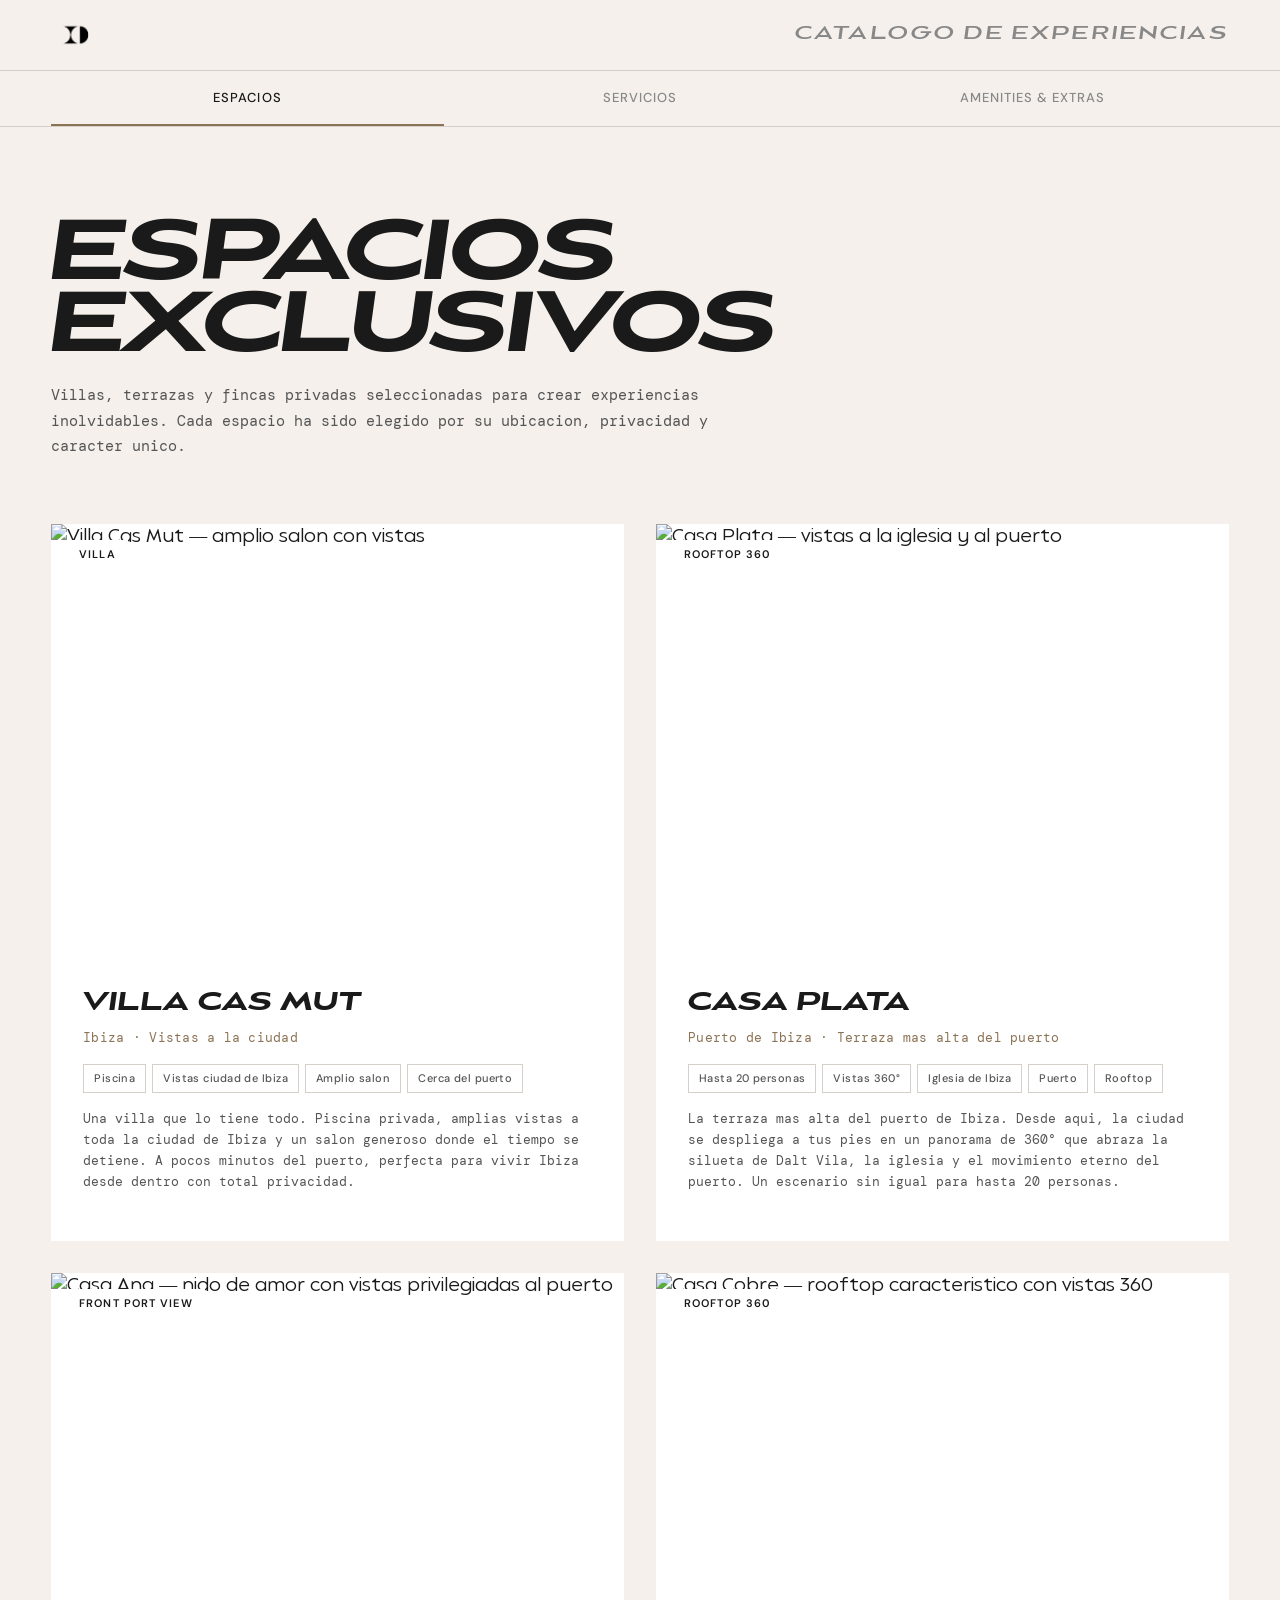
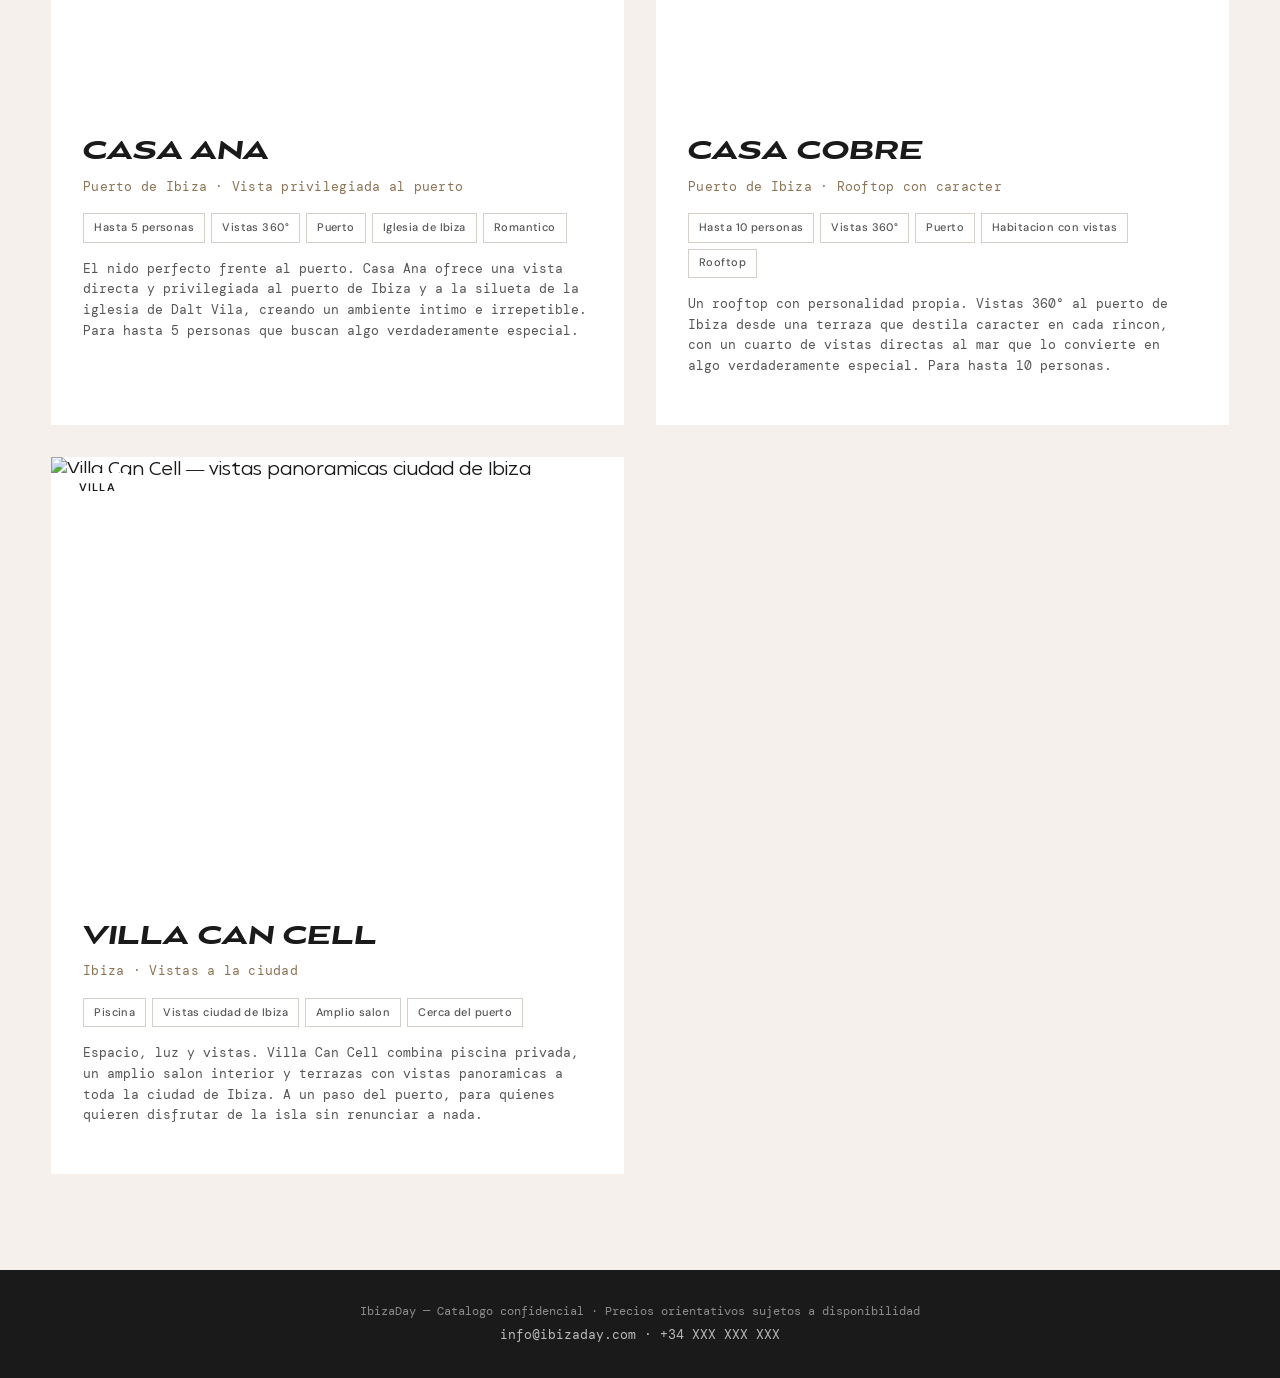
==== catalogo.html @ c9de7987 "Replace Casa Plata third image with new screenshot" ====
<!DOCTYPE html>
<html lang="es" dir="ltr">
<head>
  <meta charset="UTF-8">
  <meta name="viewport" content="width=device-width, initial-scale=1.0">

  <title>Catalogo de Experiencias — IbizaDay</title>
  <meta name="robots" content="noindex, nofollow">

  <!-- Favicons -->
  <link rel="icon" type="image/x-icon" href="logo/favicon/favicon.ico">
  <link rel="icon" type="image/svg+xml" href="logo/favicon/favicon.svg">
  <link rel="icon" type="image/png" sizes="96x96" href="logo/favicon/favicon-96x96.png">
  <link rel="apple-touch-icon" sizes="180x180" href="logo/favicon/apple-touch-icon.png">

  <!-- Fonts -->
  <link rel="preconnect" href="https://fonts.googleapis.com">
  <link rel="preconnect" href="https://fonts.gstatic.com" crossorigin>
  <link href="https://fonts.googleapis.com/css2?family=DM+Mono:wght@300;400&family=DM+Sans:wght@400;500;600&display=swap" rel="stylesheet">

  <!-- Styles -->
  <link rel="stylesheet" href="styles.css">

  <noscript><style>.reveal{opacity:1!important;transform:none!important}</style></noscript>
</head>
<body>

  <!-- ========== CATALOG HEADER ========== -->
  <header class="catalog-header">
    <div class="container">
      <a href="index.html" class="site-logo" aria-label="IbizaDay — Inicio">
        <img src="logo/IbizaDay_logo_no_backgroundcolor.svg" alt="IbizaDay" class="site-logo-img">
      </a>
      <p class="catalog-header-title">Catalogo de Experiencias</p>
    </div>
  </header>

  <!-- ========== TABS NAVIGATION ========== -->
  <nav class="catalog-tabs" aria-label="Secciones del catalogo">
    <div class="container">
      <button class="catalog-tab is-active" data-tab="espacios" aria-selected="true">
        
        <span>Espacios</span>
      </button>
      <button class="catalog-tab" data-tab="servicios" aria-selected="false">
        
        <span>Servicios</span>
      </button>
      <button class="catalog-tab" data-tab="amenities" aria-selected="false">
        
        <span>Amenities & Extras</span>
      </button>
    </div>
  </nav>

  <!-- ========== MAIN CONTENT ========== -->
  <main id="main-content">

    <!-- ============================================================
         TAB 1: ESPACIOS
         ============================================================ -->
    <section class="catalog-panel is-active" id="panel-espacios" aria-label="Espacios">
      <div class="container">

        <div class="catalog-section-intro reveal">
          <h1 class="catalog-section-title">Espacios Exclusivos</h1>
          <p class="catalog-section-desc">Villas, terrazas y fincas privadas seleccionadas para crear experiencias inolvidables. Cada espacio ha sido elegido por su ubicacion, privacidad y caracter unico.</p>
        </div>

        <div class="spaces-grid">

          <!-- Villa Cas Mut -->
          <article class="space-card reveal">
            <div class="space-card-image-wrap">
              <div class="space-card-gallery">
                <img
                  class="space-card-image"
                  src="https://wlhjswqpzhsvpjmtkqik.supabase.co/storage/v1/object/public/space-photos/Villa%20Cas%20Mut/Captura%20de%20pantalla%202026-02-25%20a%20las%2023.38.23.png"
                  alt="Villa Cas Mut — amplio salon con vistas"
                  width="800" height="600" loading="lazy"
                >
                <img
                  class="space-card-image space-card-image--alt"
                  src="https://wlhjswqpzhsvpjmtkqik.supabase.co/storage/v1/object/public/space-photos/Villa%20Cas%20Mut/Captura%20de%20pantalla%202026-02-25%20a%20las%2023.38.42.png"
                  alt="Villa Cas Mut — exterior villa cerca del puerto"
                  width="800" height="600" loading="lazy"
                >
                <img
                  class="space-card-image space-card-image--alt"
                  src="https://wlhjswqpzhsvpjmtkqik.supabase.co/storage/v1/object/public/space-photos/Villa%20Cas%20Mut/Captura%20de%20pantalla%202026-02-25%20a%20las%2023.38.01.png"
                  alt="Villa Cas Mut — piscina con vistas a la ciudad de Ibiza"
                  width="800" height="600" loading="lazy"
                >
              </div>
              <span class="space-card-type">Villa</span>
            </div>
            <div class="space-card-content">
              <h2 class="space-card-name">Villa Cas Mut</h2>
              <p class="space-card-location">Ibiza · Vistas a la ciudad</p>
              <div class="space-card-tags">
                <span class="tag">Piscina</span>
                <span class="tag">Vistas ciudad de Ibiza</span>
                <span class="tag">Amplio salon</span>
                <span class="tag">Cerca del puerto</span>
              </div>
              <p class="space-card-desc">Una villa que lo tiene todo. Piscina privada, amplias vistas a toda la ciudad de Ibiza y un salon generoso donde el tiempo se detiene. A pocos minutos del puerto, perfecta para vivir Ibiza desde dentro con total privacidad.</p>
            </div>
          </article>

          <!-- Casa Plata -->
          <article class="space-card reveal reveal-delay-1">
            <div class="space-card-image-wrap">
              <div class="space-card-gallery">
                <img
                  class="space-card-image"
                  src="https://wlhjswqpzhsvpjmtkqik.supabase.co/storage/v1/object/public/space-photos/Casa%20Plata/Captura%20de%20pantalla%202026-03-31%20a%20las%2021.19.08.png"
                  alt="Casa Plata — vistas a la iglesia y al puerto"
                  width="800" height="600" loading="lazy"
                >
                <img
                  class="space-card-image space-card-image--alt"
                  src="https://wlhjswqpzhsvpjmtkqik.supabase.co/storage/v1/object/public/space-photos/Casa%20Plata/Gemini_Generated_Image_8e75p68e75p68e75.png"
                  alt="Casa Plata — rooftop 360 puerto de Ibiza"
                  width="800" height="600" loading="lazy"
                >
                <img
                  class="space-card-image space-card-image--alt"
                  src="https://wlhjswqpzhsvpjmtkqik.supabase.co/storage/v1/object/public/space-photos/Casa%20Plata/Captura%20de%20pantalla%202026-04-01%20a%20las%200.32.35.png"
                  alt="Casa Plata — terraza mas alta del puerto de Ibiza con vistas 360"
                  width="800" height="600" loading="lazy"
                >
              </div>
              <span class="space-card-type">Rooftop 360</span>
            </div>
            <div class="space-card-content">
              <h2 class="space-card-name">Casa Plata</h2>
              <p class="space-card-location">Puerto de Ibiza · Terraza mas alta del puerto</p>
              <div class="space-card-tags">
                <span class="tag">Hasta 20 personas</span>
                <span class="tag">Vistas 360°</span>
                <span class="tag">Iglesia de Ibiza</span>
                <span class="tag">Puerto</span>
                <span class="tag">Rooftop</span>
              </div>
              <p class="space-card-desc">La terraza mas alta del puerto de Ibiza. Desde aqui, la ciudad se despliega a tus pies en un panorama de 360° que abraza la silueta de Dalt Vila, la iglesia y el movimiento eterno del puerto. Un escenario sin igual para hasta 20 personas.</p>
            </div>
          </article>

          <!-- Casa Ana -->
          <article class="space-card reveal reveal-delay-2">
            <div class="space-card-image-wrap">
              <div class="space-card-gallery">
                <img
                  class="space-card-image"
                  src="https://wlhjswqpzhsvpjmtkqik.supabase.co/storage/v1/object/public/space-photos/Casa%20Ana/Captura%20de%20pantalla%202026-03-31%20a%20las%2021.20.16.png"
                  alt="Casa Ana — nido de amor con vistas privilegiadas al puerto"
                  width="800" height="600" loading="lazy"
                >
                <img
                  class="space-card-image space-card-image--alt"
                  src="https://wlhjswqpzhsvpjmtkqik.supabase.co/storage/v1/object/public/space-photos/Casa%20Ana/Captura%20de%20pantalla%202026-03-31%20a%20las%2021.20.31.png"
                  alt="Casa Ana — vistas 360 al puerto e iglesia de Ibiza"
                  width="800" height="600" loading="lazy"
                >
              </div>
              <span class="space-card-type">Front Port View</span>
            </div>
            <div class="space-card-content">
              <h2 class="space-card-name">Casa Ana</h2>
              <p class="space-card-location">Puerto de Ibiza · Vista privilegiada al puerto</p>
              <div class="space-card-tags">
                <span class="tag">Hasta 5 personas</span>
                <span class="tag">Vistas 360°</span>
                <span class="tag">Puerto</span>
                <span class="tag">Iglesia de Ibiza</span>
                <span class="tag">Romantico</span>
              </div>
              <p class="space-card-desc">El nido perfecto frente al puerto. Casa Ana ofrece una vista directa y privilegiada al puerto de Ibiza y a la silueta de la iglesia de Dalt Vila, creando un ambiente intimo e irrepetible. Para hasta 5 personas que buscan algo verdaderamente especial.</p>
            </div>
          </article>

          <!-- Casa Cobre -->
          <article class="space-card reveal">
            <div class="space-card-image-wrap">
              <div class="space-card-gallery">
                <img
                  class="space-card-image"
                  src="https://wlhjswqpzhsvpjmtkqik.supabase.co/storage/v1/object/public/space-photos/Casa%20Cobre/Captura%20de%20pantalla%202026-03-31%20a%20las%2021.21.01.png"
                  alt="Casa Cobre — rooftop caracteristico con vistas 360"
                  width="800" height="600" loading="lazy"
                >
                <img
                  class="space-card-image space-card-image--alt"
                  src="https://wlhjswqpzhsvpjmtkqik.supabase.co/storage/v1/object/public/space-photos/Casa%20Cobre/Captura%20de%20pantalla%202026-03-31%20a%20las%2021.21.16.png"
                  alt="Casa Cobre — cuarto con vistas directas al puerto"
                  width="800" height="600" loading="lazy"
                >
                <img
                  class="space-card-image space-card-image--alt"
                  src="https://wlhjswqpzhsvpjmtkqik.supabase.co/storage/v1/object/public/space-photos/Casa%20Cobre/Captura%20de%20pantalla%202026-03-31%20a%20las%2021.24.41.png"
                  alt="Casa Cobre — vistas panoramicas puerto de Ibiza"
                  width="800" height="600" loading="lazy"
                >
              </div>
              <span class="space-card-type">Rooftop 360</span>
            </div>
            <div class="space-card-content">
              <h2 class="space-card-name">Casa Cobre</h2>
              <p class="space-card-location">Puerto de Ibiza · Rooftop con caracter</p>
              <div class="space-card-tags">
                <span class="tag">Hasta 10 personas</span>
                <span class="tag">Vistas 360°</span>
                <span class="tag">Puerto</span>
                <span class="tag">Habitacion con vistas</span>
                <span class="tag">Rooftop</span>
              </div>
              <p class="space-card-desc">Un rooftop con personalidad propia. Vistas 360° al puerto de Ibiza desde una terraza que destila caracter en cada rincon, con un cuarto de vistas directas al mar que lo convierte en algo verdaderamente especial. Para hasta 10 personas.</p>
            </div>
          </article>

          <!-- Villa Can Cell -->
          <article class="space-card reveal reveal-delay-1">
            <div class="space-card-image-wrap">
              <div class="space-card-gallery">
                <img
                  class="space-card-image"
                  src="https://wlhjswqpzhsvpjmtkqik.supabase.co/storage/v1/object/public/space-photos/Villa%20Can%20Cell/Captura%20de%20pantalla%202026-03-31%20a%20las%2021.27.26.png"
                  alt="Villa Can Cell — vistas panoramicas ciudad de Ibiza"
                  width="800" height="600" loading="lazy"
                >
                <img
                  class="space-card-image space-card-image--alt"
                  src="https://wlhjswqpzhsvpjmtkqik.supabase.co/storage/v1/object/public/space-photos/Villa%20Can%20Cell/Captura%20de%20pantalla%202026-02-25%20a%20las%2023.38.01.png"
                  alt="Villa Can Cell — piscina con vistas a la ciudad de Ibiza"
                  width="800" height="600" loading="lazy"
                >
              </div>
              <span class="space-card-type">Villa</span>
            </div>
            <div class="space-card-content">
              <h2 class="space-card-name">Villa Can Cell</h2>
              <p class="space-card-location">Ibiza · Vistas a la ciudad</p>
              <div class="space-card-tags">
                <span class="tag">Piscina</span>
                <span class="tag">Vistas ciudad de Ibiza</span>
                <span class="tag">Amplio salon</span>
                <span class="tag">Cerca del puerto</span>
              </div>
              <p class="space-card-desc">Espacio, luz y vistas. Villa Can Cell combina piscina privada, un amplio salon interior y terrazas con vistas panoramicas a toda la ciudad de Ibiza. A un paso del puerto, para quienes quieren disfrutar de la isla sin renunciar a nada.</p>
            </div>
          </article>

        </div>
      </div>
    </section>

    <!-- ============================================================
         TAB 2: SERVICIOS
         ============================================================ -->
    <section class="catalog-panel" id="panel-servicios" aria-label="Servicios">
      <div class="container">

        <div class="catalog-section-intro reveal">
          <h1 class="catalog-section-title">Servicios Profesionales</h1>
          <p class="catalog-section-desc">Profesionales seleccionados para elevar cada experiencia. Todos los servicios se adaptan al espacio y al grupo.</p>
        </div>

        <!-- Subcategoria: Gastronomia -->
        <div class="catalog-subcategory reveal">
          <h2 class="catalog-subcategory-title">Gastronomia</h2>
          <div class="services-grid">

            <article class="service-card">
              <div class="service-card-image-wrap">
                <img src="https://images.unsplash.com/photo-1556910103-1c02745aae4d?w=500&h=400&fit=crop&q=80" alt="Chef privado preparando plato gourmet" width="500" height="400" loading="lazy">
              </div>
              <div class="service-card-content">
                <h3 class="service-card-name">Chef Privado</h3>
                <p class="service-card-desc">Menu personalizado con productos locales y de temporada. Incluye compra de ingredientes, preparacion y servicio.</p>
                <p class="service-card-price">desde 350 € <span class="price-unit">/ medio dia</span></p>
              </div>
            </article>

            <article class="service-card">
              <div class="service-card-image-wrap">
                <img src="https://images.unsplash.com/photo-1514362545857-3bc16c4c7d1b?w=500&h=400&fit=crop&q=80" alt="Barman preparando coctel de autor" width="500" height="400" loading="lazy">
              </div>
              <div class="service-card-content">
                <h3 class="service-card-name">Barman / Mixologo</h3>
                <p class="service-card-desc">Cocteles de autor con ingredientes premium y locales. Barra movil, cristaleria y hielo incluidos.</p>
                <p class="service-card-price">desde 250 € <span class="price-unit">/ 4 horas</span></p>
              </div>
            </article>

            <article class="service-card">
              <div class="service-card-image-wrap">
                <img src="https://images.unsplash.com/photo-1510812431401-41d2bd2722f3?w=500&h=400&fit=crop&q=80" alt="Sommelier sirviendo vino en terraza" width="500" height="400" loading="lazy">
              </div>
              <div class="service-card-content">
                <h3 class="service-card-name">Sommelier</h3>
                <p class="service-card-desc">Cata de vinos guiada con seleccion de bodegas locales e internacionales. Maridaje personalizado con el menu.</p>
                <p class="service-card-price">desde 200 € <span class="price-unit">/ sesion</span></p>
              </div>
            </article>

            <article class="service-card">
              <div class="service-card-image-wrap">
                <img src="https://images.unsplash.com/photo-1578985545062-69928b1d9587?w=500&h=400&fit=crop&q=80" alt="Pastelero decorando tarta artesanal" width="500" height="400" loading="lazy">
              </div>
              <div class="service-card-content">
                <h3 class="service-card-name">Repostero / Pastelero</h3>
                <p class="service-card-desc">Tartas personalizadas, postres de autor y mesas dulces para celebraciones. Diseno a medida.</p>
                <p class="service-card-price">desde 180 € <span class="price-unit">/ servicio</span></p>
              </div>
            </article>

          </div>
        </div>

        <!-- Subcategoria: Wellness & Fitness -->
        <div class="catalog-subcategory reveal">
          <h2 class="catalog-subcategory-title">Wellness & Fitness</h2>
          <div class="services-grid">

            <article class="service-card">
              <div class="service-card-image-wrap">
                <img src="https://images.unsplash.com/photo-1544551763-46a013bb70d5?w=500&h=400&fit=crop&q=80" alt="Sesion de yoga al amanecer en terraza" width="500" height="400" loading="lazy">
              </div>
              <div class="service-card-content">
                <h3 class="service-card-name">Instructor de Yoga</h3>
                <p class="service-card-desc">Sesiones de Hatha, Vinyasa o Yin yoga adaptadas al grupo. Incluye esterillas y props.</p>
                <p class="service-card-price">desde 120 € <span class="price-unit">/ sesion</span></p>
              </div>
            </article>

            <article class="service-card">
              <div class="service-card-image-wrap">
                <img src="https://images.unsplash.com/photo-1518611012118-696072aa579a?w=500&h=400&fit=crop&q=80" alt="Clase de pilates en exterior" width="500" height="400" loading="lazy">
              </div>
              <div class="service-card-content">
                <h3 class="service-card-name">Instructor de Pilates</h3>
                <p class="service-card-desc">Pilates mat o con equipamiento portatil. Sesiones personalizadas para todos los niveles.</p>
                <p class="service-card-price">desde 130 € <span class="price-unit">/ sesion</span></p>
              </div>
            </article>

            <article class="service-card">
              <div class="service-card-image-wrap">
                <img src="https://images.unsplash.com/photo-1600334089648-b0d9d3028eb2?w=500&h=400&fit=crop&q=80" alt="Masaje relajante en villa privada" width="500" height="400" loading="lazy">
              </div>
              <div class="service-card-content">
                <h3 class="service-card-name">Masajista / Terapeuta Spa</h3>
                <p class="service-card-desc">Masajes relajantes, deportivos o con aromaterapia. Camilla, aceites y musica ambiente incluidos.</p>
                <p class="service-card-price">desde 80 € <span class="price-unit">/ persona</span></p>
              </div>
            </article>

            <article class="service-card">
              <div class="service-card-image-wrap">
                <img src="https://images.unsplash.com/photo-1506126613408-eca07ce68773?w=500&h=400&fit=crop&q=80" alt="Meditacion guiada al aire libre" width="500" height="400" loading="lazy">
              </div>
              <div class="service-card-content">
                <h3 class="service-card-name">Meditacion Guiada</h3>
                <p class="service-card-desc">Sesiones de mindfulness, breathwork o meditacion sonora con cuencos tibetanos.</p>
                <p class="service-card-price">desde 100 € <span class="price-unit">/ sesion</span></p>
              </div>
            </article>

            <article class="service-card">
              <div class="service-card-image-wrap">
                <img src="https://images.unsplash.com/photo-1530053969600-caed2596d242?w=500&h=400&fit=crop&q=80" alt="Paddle surf en aguas cristalinas" width="500" height="400" loading="lazy">
              </div>
              <div class="service-card-content">
                <h3 class="service-card-name">Paddle Surf / Kayak</h3>
                <p class="service-card-desc">Instructor + equipamiento para explorar la costa. Rutas guiadas por calas secretas.</p>
                <p class="service-card-price">desde 90 € <span class="price-unit">/ persona</span></p>
              </div>
            </article>

          </div>
        </div>

        <!-- Subcategoria: Entretenimiento -->
        <div class="catalog-subcategory reveal">
          <h2 class="catalog-subcategory-title">Entretenimiento</h2>
          <div class="services-grid">

            <article class="service-card">
              <div class="service-card-image-wrap">
                <img src="https://images.unsplash.com/photo-1571266028243-e4733b0f0bb0?w=500&h=400&fit=crop&q=80" alt="DJ pinchando musica en terraza al atardecer" width="500" height="400" loading="lazy">
              </div>
              <div class="service-card-content">
                <h3 class="service-card-name">DJ</h3>
                <p class="service-card-desc">Sesion musical curada para la ocasion. Equipo de sonido profesional portatil incluido.</p>
                <p class="service-card-price">desde 400 € <span class="price-unit">/ 4 horas</span></p>
              </div>
            </article>

            <article class="service-card">
              <div class="service-card-image-wrap">
                <img src="https://images.unsplash.com/photo-1511379938547-c1f69419868d?w=500&h=400&fit=crop&q=80" alt="Musico tocando guitarra en directo" width="500" height="400" loading="lazy">
              </div>
              <div class="service-card-content">
                <h3 class="service-card-name">Musico en Directo</h3>
                <p class="service-card-desc">Guitarra, saxo, violin o voz. Repertorio adaptado al ambiente: chill, jazz, bossa nova, clasico.</p>
                <p class="service-card-price">desde 300 € <span class="price-unit">/ 3 horas</span></p>
              </div>
            </article>

            <article class="service-card">
              <div class="service-card-image-wrap">
                <img src="https://images.unsplash.com/photo-1554048612-b6a482bc67e5?w=500&h=400&fit=crop&q=80" alt="Fotografo profesional en sesion exterior" width="500" height="400" loading="lazy">
              </div>
              <div class="service-card-content">
                <h3 class="service-card-name">Fotografo Profesional</h3>
                <p class="service-card-desc">Cobertura fotografica de la experiencia. Entrega de galeria editada en 48h. Estilo natural y editorial.</p>
                <p class="service-card-price">desde 300 € <span class="price-unit">/ medio dia</span></p>
              </div>
            </article>

            <article class="service-card">
              <div class="service-card-image-wrap">
                <img src="https://images.unsplash.com/photo-1492691527719-9d1e07e534b4?w=500&h=400&fit=crop&q=80" alt="Videografo grabando con camara profesional" width="500" height="400" loading="lazy">
              </div>
              <div class="service-card-content">
                <h3 class="service-card-name">Videografo</h3>
                <p class="service-card-desc">Video cinematografico de la jornada con drone incluido. Pieza editada de 2-3 minutos.</p>
                <p class="service-card-price">desde 500 € <span class="price-unit">/ medio dia</span></p>
              </div>
            </article>

          </div>
        </div>

        <!-- Subcategoria: Logistica & Otros -->
        <div class="catalog-subcategory reveal">
          <h2 class="catalog-subcategory-title">Logistica & Otros</h2>
          <div class="services-grid">

            <article class="service-card">
              <div class="service-card-image-wrap">
                <img src="https://images.unsplash.com/photo-1549317661-bd32c8ce0afa?w=500&h=400&fit=crop&q=80" alt="Vehiculo premium de transporte privado" width="500" height="400" loading="lazy">
              </div>
              <div class="service-card-content">
                <h3 class="service-card-name">Transporte Privado</h3>
                <p class="service-card-desc">Chofer con vehiculo premium. Recogida en hotel/puerto/aeropuerto y traslados durante la jornada.</p>
                <p class="service-card-price">desde 200 € <span class="price-unit">/ dia</span></p>
              </div>
            </article>

            <article class="service-card">
              <div class="service-card-image-wrap">
                <img src="https://images.unsplash.com/photo-1544551763-77ef2d0cfc6c?w=500&h=400&fit=crop&q=80" alt="Barco privado navegando por la costa de Ibiza" width="500" height="400" loading="lazy">
              </div>
              <div class="service-card-content">
                <h3 class="service-card-name">Barco con Patron</h3>
                <p class="service-card-desc">Embarcacion privada con patron para explorar la costa, calas y Formentera. Snorkel y bebidas a bordo.</p>
                <p class="service-card-price">desde 600 € <span class="price-unit">/ medio dia</span></p>
              </div>
            </article>

            <article class="service-card">
              <div class="service-card-image-wrap">
                <img src="https://images.unsplash.com/photo-1487530811176-3780de880c2d?w=500&h=400&fit=crop&q=80" alt="Arreglo floral elegante para evento" width="500" height="400" loading="lazy">
              </div>
              <div class="service-card-content">
                <h3 class="service-card-name">Florista / Decorador</h3>
                <p class="service-card-desc">Diseno floral y decoracion del espacio adaptada a la tematica. Montaje y desmontaje incluidos.</p>
                <p class="service-card-price">desde 250 € <span class="price-unit">/ servicio</span></p>
              </div>
            </article>

            <article class="service-card">
              <div class="service-card-image-wrap">
                <img src="https://images.unsplash.com/photo-1587614382346-4ec70e388b28?w=500&h=400&fit=crop&q=80" alt="Servicio de ninera profesional" width="500" height="400" loading="lazy">
              </div>
              <div class="service-card-content">
                <h3 class="service-card-name">Ninera Profesional</h3>
                <p class="service-card-desc">Cuidadora titulada para que los padres disfruten sin preocupaciones. Actividades y juegos incluidos.</p>
                <p class="service-card-price">desde 25 € <span class="price-unit">/ hora</span></p>
              </div>
            </article>

          </div>
        </div>

      </div>
    </section>

    <!-- ============================================================
         TAB 3: AMENITIES & EXTRAS
         ============================================================ -->
    <section class="catalog-panel" id="panel-amenities" aria-label="Amenities y Extras">
      <div class="container">

        <div class="catalog-section-intro reveal">
          <h1 class="catalog-section-title">Amenities & Extras</h1>
          <p class="catalog-section-desc">Detalles que transforman un buen dia en un dia perfecto. Desde una botella de champagne hasta una decoracion completa para celebraciones.</p>
        </div>

        <!-- Subcategoria: Bebidas -->
        <div class="catalog-subcategory reveal">
          <h2 class="catalog-subcategory-title">Bebidas</h2>
          <div class="amenities-grid">

            <article class="amenity-card">
              <div class="amenity-card-image-wrap">
                <img src="https://images.unsplash.com/photo-1547595628-c61a29f496f0?w=400&h=400&fit=crop&q=80" alt="Botella de champagne premium" width="400" height="400" loading="lazy">
              </div>
              <div class="amenity-card-content">
                <h3 class="amenity-card-name">Champagne Premium</h3>
                <p class="amenity-card-desc">Moët, Veuve Clicquot, Dom Perignon y mas. Servido frio con copas.</p>
                <p class="amenity-card-price">desde 120 €</p>
              </div>
            </article>

            <article class="amenity-card">
              <div class="amenity-card-image-wrap">
                <img src="https://images.unsplash.com/photo-1569529465841-dfecdab7503b?w=400&h=400&fit=crop&q=80" alt="Botellas de spirits premium" width="400" height="400" loading="lazy">
              </div>
              <div class="amenity-card-content">
                <h3 class="amenity-card-name">Spirits Premium</h3>
                <p class="amenity-card-desc">Gin, vodka, whisky, tequila o ron de primeras marcas. Mixers incluidos.</p>
                <p class="amenity-card-price">desde 85 €</p>
              </div>
            </article>

            <article class="amenity-card">
              <div class="amenity-card-image-wrap">
                <img src="https://images.unsplash.com/photo-1536935338788-846bb9981813?w=400&h=400&fit=crop&q=80" alt="Pack de cocteles preparados" width="400" height="400" loading="lazy">
              </div>
              <div class="amenity-card-content">
                <h3 class="amenity-card-name">Pack Cocteles</h3>
                <p class="amenity-card-desc">10 cocteles preparados listos para servir. Mojitos, Aperol Spritz, Margaritas y mas.</p>
                <p class="amenity-card-price">desde 150 €</p>
              </div>
            </article>

            <article class="amenity-card">
              <div class="amenity-card-image-wrap">
                <img src="https://images.unsplash.com/photo-1474722883778-792e7990302f?w=400&h=400&fit=crop&q=80" alt="Seleccion de vinos" width="400" height="400" loading="lazy">
              </div>
              <div class="amenity-card-content">
                <h3 class="amenity-card-name">Seleccion de Vinos</h3>
                <p class="amenity-card-desc">3 botellas seleccionadas: tinto, blanco y rosado. Bodegas locales e internacionales.</p>
                <p class="amenity-card-price">desde 95 €</p>
              </div>
            </article>

          </div>
        </div>

        <!-- Subcategoria: Gastronomia -->
        <div class="catalog-subcategory reveal">
          <h2 class="catalog-subcategory-title">Gastronomia</h2>
          <div class="amenities-grid">

            <article class="amenity-card">
              <div class="amenity-card-image-wrap">
                <img src="https://images.unsplash.com/photo-1432457990754-c8b5f21448de?w=400&h=400&fit=crop&q=80" alt="Tabla de ibericos y quesos artesanales" width="400" height="400" loading="lazy">
              </div>
              <div class="amenity-card-content">
                <h3 class="amenity-card-name">Tabla Ibericos & Quesos</h3>
                <p class="amenity-card-desc">Jamon iberico de bellota, quesos artesanales, picos y aceite AOVE. Para 6-8 personas.</p>
                <p class="amenity-card-price">desde 75 €</p>
              </div>
            </article>

            <article class="amenity-card">
              <div class="amenity-card-image-wrap">
                <img src="https://images.unsplash.com/photo-1619566636858-adf3ef46400b?w=400&h=400&fit=crop&q=80" alt="Cesta de frutas tropicales frescas" width="400" height="400" loading="lazy">
              </div>
              <div class="amenity-card-content">
                <h3 class="amenity-card-name">Cesta Frutas Tropicales</h3>
                <p class="amenity-card-desc">Mango, papaya, pina, frutos rojos y frutas de temporada. Presentacion premium.</p>
                <p class="amenity-card-price">desde 45 €</p>
              </div>
            </article>

            <article class="amenity-card">
              <div class="amenity-card-image-wrap">
                <img src="https://images.unsplash.com/photo-1511381939415-e44015466834?w=400&h=400&fit=crop&q=80" alt="Fuente de chocolate con frutas" width="400" height="400" loading="lazy">
              </div>
              <div class="amenity-card-content">
                <h3 class="amenity-card-name">Fuente de Chocolate</h3>
                <p class="amenity-card-desc">Fuente de chocolate belga con frutas, marshmallows y churros para mojar. Espectacular.</p>
                <p class="amenity-card-price">desde 180 €</p>
              </div>
            </article>

            <article class="amenity-card">
              <div class="amenity-card-image-wrap">
                <img src="https://images.unsplash.com/photo-1558301211-0d8c8ddee6ec?w=400&h=400&fit=crop&q=80" alt="Tarta personalizada de celebracion" width="400" height="400" loading="lazy">
              </div>
              <div class="amenity-card-content">
                <h3 class="amenity-card-name">Tarta Personalizada</h3>
                <p class="amenity-card-desc">Diseno a medida para cumpleanos, aniversarios o cualquier celebracion. Sabor a elegir.</p>
                <p class="amenity-card-price">desde 90 €</p>
              </div>
            </article>

          </div>
        </div>

        <!-- Subcategoria: Decoracion & Ambiente -->
        <div class="catalog-subcategory reveal">
          <h2 class="catalog-subcategory-title">Decoracion & Ambiente</h2>
          <div class="amenities-grid">

            <article class="amenity-card">
              <div class="amenity-card-image-wrap">
                <img src="https://images.unsplash.com/photo-1530103862676-de8c9debad1d?w=400&h=400&fit=crop&q=80" alt="Arco de globos decorativo para celebracion" width="400" height="400" loading="lazy">
              </div>
              <div class="amenity-card-content">
                <h3 class="amenity-card-name">Arco de Globos</h3>
                <p class="amenity-card-desc">Arco organico personalizado en colores a elegir. Montaje y desmontaje incluidos.</p>
                <p class="amenity-card-price">desde 120 €</p>
              </div>
            </article>

            <article class="amenity-card">
              <div class="amenity-card-image-wrap">
                <img src="https://images.unsplash.com/photo-1507003211169-0a1dd7228f2d?w=400&h=400&fit=crop&q=80" alt="Velas y farolillos decorativos" width="400" height="400" loading="lazy">
              </div>
              <div class="amenity-card-content">
                <h3 class="amenity-card-name">Velas & Farolillos</h3>
                <p class="amenity-card-desc">Set de velas aromaticas, farolillos y portavelas. Ambiente intimo y calido garantizado.</p>
                <p class="amenity-card-price">desde 65 €</p>
              </div>
            </article>

            <article class="amenity-card">
              <div class="amenity-card-image-wrap">
                <img src="https://images.unsplash.com/photo-1487530811176-3780de880c2d?w=400&h=400&fit=crop&q=80" alt="Arreglo floral premium" width="400" height="400" loading="lazy">
              </div>
              <div class="amenity-card-content">
                <h3 class="amenity-card-name">Arreglo Floral Premium</h3>
                <p class="amenity-card-desc">Centro de mesa o decoracion floral con flores frescas de temporada. Diseno personalizado.</p>
                <p class="amenity-card-price">desde 95 €</p>
              </div>
            </article>

            <article class="amenity-card">
              <div class="amenity-card-image-wrap">
                <img src="https://images.unsplash.com/photo-1513151233558-d860c5398176?w=400&h=400&fit=crop&q=80" alt="Guirnaldas de luces decorativas" width="400" height="400" loading="lazy">
              </div>
              <div class="amenity-card-content">
                <h3 class="amenity-card-name">Guirnaldas de Luces</h3>
                <p class="amenity-card-desc">Iluminacion decorativa LED para terraza o jardin. Efecto magico al atardecer.</p>
                <p class="amenity-card-price">desde 80 €</p>
              </div>
            </article>

            <article class="amenity-card">
              <div class="amenity-card-image-wrap">
                <img src="https://images.unsplash.com/photo-1533174072545-7a4b6ad7a6c3?w=400&h=400&fit=crop&q=80" alt="Letras luminosas decorativas" width="400" height="400" loading="lazy">
              </div>
              <div class="amenity-card-content">
                <h3 class="amenity-card-name">Letras Luminosas</h3>
                <p class="amenity-card-desc">Letras LED gigantes personalizables: LOVE, nombres, numeros. Impacto visual garantizado.</p>
                <p class="amenity-card-price">desde 150 €</p>
              </div>
            </article>

            <article class="amenity-card">
              <div class="amenity-card-image-wrap">
                <img src="https://images.unsplash.com/photo-1464366400600-7168b8af9bc3?w=400&h=400&fit=crop&q=80" alt="Kit de celebracion completo" width="400" height="400" loading="lazy">
              </div>
              <div class="amenity-card-content">
                <h3 class="amenity-card-name">Kit Celebracion</h3>
                <p class="amenity-card-desc">Globos, banderines, confeti y carteleria para cumpleanos, aniversario o pedida de mano.</p>
                <p class="amenity-card-price">desde 250 €</p>
              </div>
            </article>

          </div>
        </div>

        <!-- Subcategoria: Mobiliario & Confort -->
        <div class="catalog-subcategory reveal">
          <h2 class="catalog-subcategory-title">Mobiliario & Confort</h2>
          <div class="amenities-grid">

            <article class="amenity-card">
              <div class="amenity-card-image-wrap">
                <img src="https://images.unsplash.com/photo-1555041469-a586c61ea9bc?w=400&h=400&fit=crop&q=80" alt="Set de mobiliario lounge exterior" width="400" height="400" loading="lazy">
              </div>
              <div class="amenity-card-content">
                <h3 class="amenity-card-name">Set Lounge</h3>
                <p class="amenity-card-desc">Sofas, pufs y mesas bajas de exterior. Estilo boho-chic o minimalista. Transporte incluido.</p>
                <p class="amenity-card-price">desde 200 €</p>
              </div>
            </article>

            <article class="amenity-card">
              <div class="amenity-card-image-wrap">
                <img src="https://images.unsplash.com/photo-1600210492486-724fe5c67fb0?w=400&h=400&fit=crop&q=80" alt="Tumbonas premium junto a piscina" width="400" height="400" loading="lazy">
              </div>
              <div class="amenity-card-content">
                <h3 class="amenity-card-name">Tumbonas Premium</h3>
                <p class="amenity-card-desc">Tumbonas de diseno con colchonetas, toallas y sombrilla. Pack de 4 unidades.</p>
                <p class="amenity-card-price">desde 120 €</p>
              </div>
            </article>

            <article class="amenity-card">
              <div class="amenity-card-image-wrap">
                <img src="https://images.unsplash.com/photo-1504280390367-361c6d9f38f4?w=400&h=400&fit=crop&q=80" alt="Pergola chill-out en jardin" width="400" height="400" loading="lazy">
              </div>
              <div class="amenity-card-content">
                <h3 class="amenity-card-name">Pergola / Carpa Chill</h3>
                <p class="amenity-card-desc">Estructura con telas, cojines y cortinas. Zona de sombra premium con estilo balines.</p>
                <p class="amenity-card-price">desde 350 €</p>
              </div>
            </article>

          </div>
        </div>

        <!-- Subcategoria: Diversion & Ocio -->
        <div class="catalog-subcategory reveal">
          <h2 class="catalog-subcategory-title">Diversion & Ocio</h2>
          <div class="amenities-grid">

            <article class="amenity-card">
              <div class="amenity-card-image-wrap">
                <img src="https://images.unsplash.com/photo-1560089000-7433a4ebbd64?w=400&h=400&fit=crop&q=80" alt="Hinchables de piscina coloridos" width="400" height="400" loading="lazy">
              </div>
              <div class="amenity-card-content">
                <h3 class="amenity-card-name">Hinchables Piscina</h3>
                <p class="amenity-card-desc">Flamencos, unicornios, donuts gigantes y mas. Pack variado para animar la piscina.</p>
                <p class="amenity-card-price">desde 60 €</p>
              </div>
            </article>

            <article class="amenity-card">
              <div class="amenity-card-image-wrap">
                <img src="https://images.unsplash.com/photo-1529480780361-b3a97e6e8096?w=400&h=400&fit=crop&q=80" alt="Juegos de exterior en jardin" width="400" height="400" loading="lazy">
              </div>
              <div class="amenity-card-content">
                <h3 class="amenity-card-name">Juegos de Exterior</h3>
                <p class="amenity-card-desc">Petanca, cornhole, ping-pong, badminton. Diversion para todas las edades.</p>
                <p class="amenity-card-price">desde 50 €</p>
              </div>
            </article>

            <article class="amenity-card">
              <div class="amenity-card-image-wrap">
                <img src="https://images.unsplash.com/photo-1516450360452-9312f5e86fc7?w=400&h=400&fit=crop&q=80" alt="Equipo de karaoke profesional" width="400" height="400" loading="lazy">
              </div>
              <div class="amenity-card-content">
                <h3 class="amenity-card-name">Karaoke</h3>
                <p class="amenity-card-desc">Equipo profesional con pantalla, microfonos inalambricos y catalogo de miles de canciones.</p>
                <p class="amenity-card-price">desde 150 €</p>
              </div>
            </article>

            <article class="amenity-card">
              <div class="amenity-card-image-wrap">
                <img src="https://images.unsplash.com/photo-1527529482837-4698179dc6ce?w=400&h=400&fit=crop&q=80" alt="Photobooth con props divertidos" width="400" height="400" loading="lazy">
              </div>
              <div class="amenity-card-content">
                <h3 class="amenity-card-name">Photobooth</h3>
                <p class="amenity-card-desc">Cabina fotografica con props, fondo personalizable e impresion instantanea de fotos.</p>
                <p class="amenity-card-price">desde 250 €</p>
              </div>
            </article>

          </div>
        </div>

        <!-- Subcategoria: Packs Tematicos -->
        <div class="catalog-subcategory reveal">
          <h2 class="catalog-subcategory-title">Packs Tematicos</h2>
          <p class="catalog-subcategory-desc">Combinaciones predisenadas para las ocasiones mas habituales. Totalmente personalizables.</p>
          <div class="packs-grid">

            <article class="pack-card">
              
              <h3 class="pack-card-name">Pack Cumpleanos</h3>
              <ul class="pack-card-includes">
                <li>Arco de globos personalizado</li>
                <li>Tarta a medida</li>
                <li>Velas y decoracion</li>
                <li>Cartel de felicitacion</li>
                <li>Botella de champagne</li>
              </ul>
              <p class="pack-card-price">desde 380 €</p>
            </article>

            <article class="pack-card">
              
              <h3 class="pack-card-name">Pack Pedida de Mano</h3>
              <ul class="pack-card-includes">
                <li>Arreglo floral premium (petalos + centro)</li>
                <li>Champagne Dom Perignon</li>
                <li>Velas y farolillos</li>
                <li>Fotografo oculto (1h)</li>
                <li>Letras luminosas "LOVE"</li>
              </ul>
              <p class="pack-card-price">desde 650 €</p>
            </article>

            <article class="pack-card">
              
              <h3 class="pack-card-name">Pack Wellness</h3>
              <ul class="pack-card-includes">
                <li>Aceites esenciales y aromaterapia</li>
                <li>Toallas y albornoces premium</li>
                <li>Infusiones y aguas detox</li>
                <li>Incienso y cuencos tibetanos</li>
                <li>Cesta de frutas organicas</li>
              </ul>
              <p class="pack-card-price">desde 180 €</p>
            </article>

            <article class="pack-card">
              
              <h3 class="pack-card-name">Pack Fiesta</h3>
              <ul class="pack-card-includes">
                <li>DJ (4 horas)</li>
                <li>Barra de cocteles (barman + bebidas)</li>
                <li>Guirnaldas de luces</li>
                <li>Hinchables de piscina</li>
                <li>Photobooth con props</li>
              </ul>
              <p class="pack-card-price">desde 950 €</p>
            </article>

          </div>
        </div>

      </div>
    </section>

  </main>

  <!-- ========== FOOTER (simplificado) ========== -->
  <footer class="catalog-footer">
    <div class="container">
      <p class="catalog-footer-text">IbizaDay — Catalogo confidencial · Precios orientativos sujetos a disponibilidad</p>
      <p class="catalog-footer-contact">info@ibizaday.com · +34 XXX XXX XXX</p>
    </div>
  </footer>

  <script src="main.js" defer></script>
</body>
</html>
---- styles.css ----
/* ============================================
   IBIZADAY.COM — Global Styles
   Luxury Day Experiences in Ibiza
   ============================================
   CAMBIOS vs version original:
   - FIX #1: outline:none reemplazado por focus ring accesible (WCAG AA)
             en .form-input, .form-textarea, .form-select y .newsletter-input
   - FIX #2: Estilos de lightbox anadidos (nuevo componente)
   - FIX #3: .gallery-item cursor:pointer anadido
   - FIX #4: Propiedad CSS invalida `group: true` eliminada de .experience-card
   - FIX #5: Focus visible en .btn y .gallery-item para usuarios de teclado
   - FIX #6: Fuentes custom Balgain Expanded y Text Light integradas
   ============================================ */

/* --- Custom Fonts --- */
@font-face {
  font-family: 'Balgain Expanded';
  src: url('fonts/balgin_expended/FSP DEMO - Balgin Expanded/FSP DEMO - Balgin Expanded.woff2') format('woff2'),
       url('fonts/balgin_expended/FSP DEMO - Balgin Expanded/FSP DEMO - Balgin Expanded.woff') format('woff');
  font-weight: normal;
  font-style: normal;
  font-display: swap;
}

@font-face {
  font-family: 'Balgain Text Light';
  src: url('fonts/balgin_textlight/FSP DEMO - Balgin Text Light/FSP DEMO - Balgin Text Light.woff2') format('woff2'),
       url('fonts/balgin_textlight/FSP DEMO - Balgin Text Light/FSP DEMO - Balgin Text Light.woff') format('woff');
  font-weight: 300;
  font-style: normal;
  font-display: swap;
}

/* --- CSS Custom Properties --- */
:root {
  /* Colors */
  --color-bg: #F5F0EB;
  --color-bg-dark: #1A1A1A;
  --color-text: #1A1A1A;
  --color-text-light: #555555;
  --color-text-muted: #888888;
  --color-accent: #8B7355;
  --color-accent-light: #A89070;
  --color-border: #D4CFC8;
  --color-white: #FFFFFF;
  --color-cream: #FAF7F3;

  /* Typography */
  --font-display: 'Balgain Expanded', 'Bebas Neue', 'Arial Narrow', sans-serif;
  --font-body: 'Balgain Text Light', 'Cormorant Garamond', 'Georgia', serif;
  --font-mono: 'DM Mono', 'Courier New', monospace;
  --font-sans: 'DM Sans', 'Helvetica Neue', sans-serif;

  /* Spacing */
  --space-xs: 0.5rem;
  --space-sm: 1rem;
  --space-md: 2rem;
  --space-lg: 4rem;
  --space-xl: 6rem;
  --space-2xl: 10rem;

  /* Layout */
  --max-width: 1400px;
  --content-padding: clamp(1.25rem, 4vw, 4rem);

  /* Transitions */
  --ease-out: cubic-bezier(0.16, 1, 0.3, 1);
  --transition-base: 0.3s var(--ease-out);
  --transition-slow: 0.6s var(--ease-out);
}

/* --- Reset & Base --- */
*,
*::before,
*::after {
  margin: 0;
  padding: 0;
  box-sizing: border-box;
}

html {
  font-size: 16px;
  scroll-behavior: smooth;
  -webkit-font-smoothing: antialiased;
  -moz-osx-font-smoothing: grayscale;
  text-rendering: optimizeLegibility;
}

body {
  font-family: var(--font-body);
  font-size: 1.125rem;
  line-height: 1.6;
  color: var(--color-text);
  background-color: var(--color-bg);
  overflow-x: hidden;
}

img {
  max-width: 100%;
  height: auto;
  display: block;
}

a {
  color: inherit;
  text-decoration: none;
}

button {
  cursor: pointer;
  border: none;
  background: none;
  font-family: inherit;
}

/* --- Utility Classes --- */
.sr-only {
  position: absolute;
  width: 1px;
  height: 1px;
  padding: 0;
  margin: -1px;
  overflow: hidden;
  clip: rect(0, 0, 0, 0);
  white-space: nowrap;
  border: 0;
}

.container {
  width: 100%;
  max-width: var(--max-width);
  margin: 0 auto;
  padding-left: var(--content-padding);
  padding-right: var(--content-padding);
}

/* --- Scroll Reveal Animations --- */
.reveal {
  opacity: 0;
  transform: translateY(40px);
  transition: opacity 0.8s var(--ease-out), transform 0.8s var(--ease-out);
}

.reveal.is-visible {
  opacity: 1;
  transform: translateY(0);
}

.reveal-delay-1 { transition-delay: 0.1s; }
.reveal-delay-2 { transition-delay: 0.2s; }
.reveal-delay-3 { transition-delay: 0.3s; }

/* ============================================
   HEADER / NAVIGATION
   ============================================ */
.site-header {
  position: fixed;
  top: 0;
  left: 0;
  right: 0;
  z-index: 1000;
  background-color: rgba(245, 240, 235, 0.95);
  backdrop-filter: blur(12px);
  -webkit-backdrop-filter: blur(12px);
  border-bottom: 1px solid var(--color-border);
  transition: transform 0.4s var(--ease-out), background-color 0.3s;
}

.site-header.is-hidden {
  transform: translateY(-100%);
}

.site-header .container {
  display: flex;
  align-items: center;
  justify-content: space-between;
  height: 70px;
}

.site-logo {
  display: flex;
  align-items: center;
  gap: 0.75rem;
  transition: opacity var(--transition-base);
}

.site-logo:hover {
  opacity: 0.7;
}

.site-logo-img {
  height: 28px;
  width: auto;
  display: block;
}

.site-logo-text {
  font-family: var(--font-display);
  font-size: 1.1rem;
  letter-spacing: 0.15em;
  text-transform: uppercase;
  color: var(--color-text);
  line-height: 1;
  font-style: normal;
  transform: none;
}

/* FIX #5: focus visible en logo */
.site-logo:focus-visible {
  outline: 2px solid var(--color-accent);
  outline-offset: 4px;
}

.main-nav {
  display: flex;
  align-items: center;
  gap: 2.5rem;
}

.main-nav a {
  font-family: var(--font-sans);
  font-size: 0.8125rem;
  font-weight: 500;
  letter-spacing: 0.12em;
  text-transform: uppercase;
  color: var(--color-text);
  position: relative;
  padding: 0.25rem 0;
  transition: color var(--transition-base);
}

.main-nav a::after {
  content: '';
  position: absolute;
  bottom: 0;
  left: 0;
  width: 0;
  height: 1px;
  background-color: var(--color-text);
  transition: width var(--transition-base);
}

.main-nav a:hover::after,
.main-nav a.is-active::after {
  width: 100%;
}

.main-nav a:hover {
  color: var(--color-accent);
}

/* FIX #5: focus visible en nav links */
.main-nav a:focus-visible {
  outline: 2px solid var(--color-accent);
  outline-offset: 4px;
}

/* Language Selector */
.lang-selector {
  font-family: var(--font-sans);
  font-size: 0.75rem;
  letter-spacing: 0.08em;
  text-transform: uppercase;
  color: var(--color-text-muted);
  display: flex;
  gap: 0.5rem;
  align-items: center;
}

.lang-selector a {
  padding: 0.15rem 0.3rem;
  transition: color var(--transition-base);
}

.lang-selector a.is-active {
  color: var(--color-text);
  font-weight: 600;
}

.lang-selector a:hover {
  color: var(--color-accent);
}

.lang-selector a:focus-visible {
  outline: 2px solid var(--color-accent);
  outline-offset: 3px;
}

.lang-separator {
  color: var(--color-border);
  user-select: none;
}

/* Mobile Menu Toggle */
.menu-toggle {
  display: none;
  flex-direction: column;
  gap: 5px;
  padding: 8px;
  z-index: 1001;
}

.menu-toggle:focus-visible {
  outline: 2px solid var(--color-accent);
  outline-offset: 3px;
}

.menu-toggle span {
  display: block;
  width: 24px;
  height: 1.5px;
  background-color: var(--color-text);
  transition: transform var(--transition-base), opacity var(--transition-base);
}

.menu-toggle.is-open span:nth-child(1) {
  transform: translateY(6.5px) rotate(45deg);
}

.menu-toggle.is-open span:nth-child(2) {
  opacity: 0;
}

.menu-toggle.is-open span:nth-child(3) {
  transform: translateY(-6.5px) rotate(-45deg);
}

/* Mobile Navigation */
@media (max-width: 768px) {
  .menu-toggle {
    display: flex;
  }

  .nav-wrapper {
    position: fixed;
    top: 0;
    right: 0;
    width: 100%;
    height: 100dvh;
    background-color: var(--color-bg);
    display: flex;
    flex-direction: column;
    justify-content: center;
    align-items: center;
    gap: 2rem;
    transform: translateX(100%);
    transition: transform 0.5s var(--ease-out);
    z-index: 999;
  }

  .nav-wrapper.is-open {
    transform: translateX(0);
  }

  .main-nav {
    flex-direction: column;
    gap: 1.75rem;
  }

  .main-nav a {
    font-size: 1.5rem;
    letter-spacing: 0.2em;
  }

  .lang-selector {
    margin-top: 1rem;
    font-size: 0.875rem;
    gap: 0.75rem;
  }
}

/* ============================================
   HERO SECTION
   ============================================ */
.hero {
  min-height: 100dvh;
  display: flex;
  flex-direction: column;
  justify-content: center;
  padding-top: 70px;
  position: relative;
  overflow: hidden;
}

.hero-title {
  display: none;
}

.hero-logo-large {
  padding: var(--content-padding);
  padding-top: var(--space-lg);
  padding-bottom: var(--space-md);
  display: flex;
  justify-content: center;
}

.hero-logo-large-img {
  max-width: min(95vw, 1200px);
  width: 100%;
  height: auto;
  display: block;
}

.hero-content {
  display: grid;
  grid-template-columns: 1fr 1fr;
  gap: var(--space-md);
  padding: 0 var(--content-padding);
  padding-bottom: var(--space-xl);
  align-items: start;
}

.hero-image {
  width: 100%;
  aspect-ratio: 3/4;
  object-fit: cover;
}

.hero-text {
  padding-top: var(--space-md);
}

.hero-subtitle {
  font-family: var(--font-display);
  font-size: clamp(1.25rem, 3vw, 2.25rem);
  line-height: 1.1;
  letter-spacing: 0.02em;
  text-transform: uppercase;
  margin-bottom: var(--space-md);
}

.hero-description {
  font-family: var(--font-mono);
  font-size: clamp(0.8125rem, 1.2vw, 0.9375rem);
  line-height: 1.7;
  color: var(--color-text-light);
  max-width: 480px;
  margin-bottom: var(--space-md);
}

@media (max-width: 768px) {
  .hero-content {
    grid-template-columns: 1fr;
  }

  .hero-text {
    padding-top: var(--space-sm);
    order: -1;
  }

  .hero-title {
    font-size: clamp(3.5rem, 20vw, 6rem);
    padding-top: var(--space-md);
  }
}

/* ============================================
   SECTION DIVIDER
   ============================================ */
.section-divider {
  width: 100%;
  height: 1px;
  background-color: var(--color-border);
}

/* ============================================
   ABOUT SECTION (Home)
   ============================================ */
.about-section {
  padding: var(--space-xl) 0;
}

.about-grid {
  display: grid;
  grid-template-columns: 1fr 1fr;
  gap: var(--space-lg);
  align-items: center;
}

.about-title {
  font-family: var(--font-display);
  font-size: clamp(2rem, 5vw, 3.5rem);
  line-height: 1;
  text-transform: uppercase;
  letter-spacing: 0.02em;
  margin-bottom: var(--space-md);
}

.about-text {
  font-family: var(--font-mono);
  font-size: clamp(0.8125rem, 1.2vw, 0.9375rem);
  line-height: 1.7;
  color: var(--color-text-light);
  max-width: 520px;
  margin-bottom: var(--space-md);
}

.about-image {
  width: 100%;
  aspect-ratio: 4/5;
  object-fit: cover;
}

@media (max-width: 768px) {
  .about-grid {
    grid-template-columns: 1fr;
    gap: var(--space-md);
  }

  .about-section {
    padding: var(--space-lg) 0;
  }
}

/* ============================================
   EXPERIENCES PREVIEW (Home)
   ============================================ */
.experiences-preview {
  padding: var(--space-xl) 0;
}

.section-header {
  display: flex;
  align-items: baseline;
  justify-content: space-between;
  margin-bottom: var(--space-lg);
  flex-wrap: wrap;
  gap: var(--space-sm);
}

.section-title {
  font-family: var(--font-display);
  font-size: clamp(2rem, 5vw, 3.5rem);
  line-height: 1;
  text-transform: uppercase;
  letter-spacing: 0.02em;
}

.experiences-grid {
  display: grid;
  grid-template-columns: repeat(auto-fit, minmax(300px, 1fr));
  gap: var(--space-md);
}

/* FIX #4: eliminada propiedad CSS invalida `group: true` que no tiene efecto */
.experience-card {
  position: relative;
  overflow: hidden;
  cursor: pointer;
}

.experience-card-image {
  width: 100%;
  aspect-ratio: 3/4;
  object-fit: cover;
  transition: transform 0.6s var(--ease-out);
}

.experience-card:hover .experience-card-image {
  transform: scale(1.03);
}

.experience-card-content {
  padding: var(--space-sm) 0;
}

.experience-card-title {
  font-family: var(--font-display);
  font-size: 1.5rem;
  letter-spacing: 0.05em;
  text-transform: uppercase;
  margin-bottom: 0.25rem;
}

.experience-card-price {
  font-family: var(--font-mono);
  font-size: 0.9375rem;
  color: var(--color-accent);
  letter-spacing: 0.02em;
}

.experience-card-desc {
  font-family: var(--font-mono);
  font-size: 0.8125rem;
  color: var(--color-text-muted);
  margin-top: 0.5rem;
  line-height: 1.5;
}

@media (max-width: 480px) {
  .experiences-grid {
    grid-template-columns: 1fr;
  }
}

/* ============================================
   BUTTONS & CTAs
   ============================================ */
.btn {
  display: inline-flex;
  align-items: center;
  gap: 0.75rem;
  font-family: var(--font-mono);
  font-size: 0.875rem;
  letter-spacing: 0.04em;
  padding: 1rem 1.75rem;
  border: 1px solid var(--color-text);
  color: var(--color-text);
  background: transparent;
  transition: background-color var(--transition-base), color var(--transition-base), border-color var(--transition-base);
  text-transform: none;
  line-height: 1;
}

.btn:hover {
  background-color: var(--color-text);
  color: var(--color-bg);
}

/* FIX #5: focus visible en botones */
.btn:focus-visible {
  outline: 2px solid var(--color-accent);
  outline-offset: 3px;
}

.btn-arrow::after {
  content: '\2192';
  transition: transform var(--transition-base);
}

.btn-arrow:hover::after {
  transform: translateX(4px);
}

.btn--accent {
  border-color: var(--color-accent);
  color: var(--color-accent);
}

.btn--accent:hover {
  background-color: var(--color-accent);
  color: var(--color-white);
}

.btn--filled {
  background-color: var(--color-text);
  color: var(--color-bg);
  border-color: var(--color-text);
}

.btn--filled:hover {
  background-color: transparent;
  color: var(--color-text);
}

/* ============================================
   GALLERY PREVIEW (Home)
   ============================================ */
.gallery-preview {
  padding: var(--space-xl) 0;
}

.gallery-mosaic {
  display: grid;
  grid-template-columns: repeat(12, 1fr);
  gap: var(--space-sm);
}

.gallery-mosaic-item:nth-child(1) {
  grid-column: 1 / 6;
  grid-row: 1 / 3;
}

.gallery-mosaic-item:nth-child(2) {
  grid-column: 6 / 10;
  grid-row: 1 / 2;
}

.gallery-mosaic-item:nth-child(3) {
  grid-column: 10 / 13;
  grid-row: 1 / 3;
}

.gallery-mosaic-item:nth-child(4) {
  grid-column: 6 / 10;
  grid-row: 2 / 3;
}

.gallery-mosaic-item img {
  width: 100%;
  height: 100%;
  object-fit: cover;
  transition: transform 0.6s var(--ease-out);
}

.gallery-mosaic-item:hover img {
  transform: scale(1.02);
}

.gallery-mosaic-item {
  overflow: hidden;
}

@media (max-width: 768px) {
  .gallery-mosaic {
    grid-template-columns: 1fr 1fr;
    grid-template-rows: auto;
  }

  .gallery-mosaic-item:nth-child(1) {
    grid-column: 1 / 3;
    grid-row: auto;
  }

  .gallery-mosaic-item:nth-child(2) {
    grid-column: 1 / 2;
    grid-row: auto;
  }

  .gallery-mosaic-item:nth-child(3) {
    grid-column: 2 / 3;
    grid-row: auto;
  }

  .gallery-mosaic-item:nth-child(4) {
    grid-column: 1 / 3;
    grid-row: auto;
  }
}

/* ============================================
   CUSTOM EXPERIENCE CTA
   ============================================ */
.custom-cta {
  padding: var(--space-xl) 0;
  text-align: center;
}

.custom-cta-title {
  font-family: var(--font-display);
  font-size: clamp(2rem, 5vw, 3.5rem);
  text-transform: uppercase;
  letter-spacing: 0.02em;
  margin-bottom: var(--space-sm);
}

.custom-cta-text {
  font-family: var(--font-mono);
  font-size: clamp(0.8125rem, 1.2vw, 0.9375rem);
  color: var(--color-text-light);
  max-width: 600px;
  margin: 0 auto var(--space-md);
  line-height: 1.7;
}

/* ============================================
   NEWSLETTER SECTION
   ============================================ */
.newsletter {
  padding: var(--space-xl) 0;
}

.newsletter-inner {
  max-width: 600px;
}

.newsletter-title {
  font-family: var(--font-display);
  font-size: clamp(1.5rem, 3vw, 2rem);
  text-transform: uppercase;
  letter-spacing: 0.05em;
  margin-bottom: var(--space-xs);
}

.newsletter-text {
  font-family: var(--font-mono);
  font-size: 0.8125rem;
  color: var(--color-text-light);
  margin-bottom: var(--space-md);
  line-height: 1.6;
}

.newsletter-form {
  display: flex;
  gap: 0;
}

.newsletter-input {
  flex: 1;
  padding: 1rem 1.25rem;
  font-family: var(--font-mono);
  font-size: 0.875rem;
  border: 1px solid var(--color-border);
  background: transparent;
  color: var(--color-text);
  /* FIX #1: outline:none reemplazado — foco gestionado en :focus-visible */
  outline: none;
  transition: border-color var(--transition-base), box-shadow var(--transition-base);
}

.newsletter-input::placeholder {
  color: var(--color-text-muted);
}

/* FIX #1: ring de foco accesible en newsletter */
.newsletter-input:focus-visible {
  border-color: var(--color-text);
  box-shadow: 0 0 0 3px rgba(139, 115, 85, 0.3);
  outline: none;
}

.newsletter-submit {
  padding: 1rem 1.75rem;
  font-family: var(--font-mono);
  font-size: 0.875rem;
  border: 1px solid var(--color-text);
  background-color: var(--color-text);
  color: var(--color-bg);
  letter-spacing: 0.02em;
  transition: background-color var(--transition-base), color var(--transition-base);
  white-space: nowrap;
}

.newsletter-submit:hover {
  background-color: transparent;
  color: var(--color-text);
}

/* FIX #5: focus en boton newsletter */
.newsletter-submit:focus-visible {
  outline: 2px solid var(--color-accent);
  outline-offset: 3px;
}

.newsletter-privacy {
  font-family: var(--font-mono);
  font-size: 0.6875rem;
  color: var(--color-text-muted);
  margin-top: var(--space-sm);
}

@media (max-width: 480px) {
  .newsletter-form {
    flex-direction: column;
    gap: 0;
  }

  .newsletter-submit {
    border-top: none;
  }
}

/* ============================================
   FOOTER
   ============================================ */
.site-footer {
  background-color: var(--color-bg-dark);
  color: var(--color-white);
  padding: var(--space-xl) 0 var(--space-md);
}

.footer-grid {
  display: grid;
  grid-template-columns: 2fr 1fr 1fr;
  gap: var(--space-lg);
  margin-bottom: var(--space-xl);
}

.footer-brand-name {
  font-family: var(--font-display);
  font-size: 1.25rem;
  letter-spacing: 0.15em;
  text-transform: uppercase;
  margin-bottom: var(--space-sm);
}

.footer-brand-tagline {
  font-family: var(--font-mono);
  font-size: 0.8125rem;
  color: rgba(255,255,255,0.6);
  line-height: 1.6;
  max-width: 320px;
}

.footer-heading {
  font-family: var(--font-display);
  font-size: 1rem;
  letter-spacing: 0.12em;
  text-transform: uppercase;
  margin-bottom: var(--space-sm);
}

.footer-links {
  list-style: none;
  display: flex;
  flex-direction: column;
  gap: 0.5rem;
}

.footer-links a {
  font-family: var(--font-mono);
  font-size: 0.8125rem;
  color: rgba(255,255,255,0.6);
  transition: color var(--transition-base);
  text-decoration: underline;
  text-underline-offset: 3px;
}

.footer-links a:hover {
  color: var(--color-white);
}

.footer-bottom {
  display: flex;
  justify-content: space-between;
  align-items: center;
  padding-top: var(--space-md);
  border-top: 1px solid rgba(255,255,255,0.15);
}

.footer-copy {
  font-family: var(--font-mono);
  font-size: 0.6875rem;
  color: rgba(255,255,255,0.4);
}

.footer-bottom .lang-selector a {
  color: rgba(255,255,255,0.5);
}

.footer-bottom .lang-selector a.is-active {
  color: var(--color-white);
}

.footer-bottom .lang-selector a:hover {
  color: var(--color-white);
}

.footer-bottom .lang-separator {
  color: rgba(255,255,255,0.2);
}

@media (max-width: 768px) {
  .footer-grid {
    grid-template-columns: 1fr;
    gap: var(--space-md);
  }

  .footer-bottom {
    flex-direction: column;
    gap: var(--space-sm);
    text-align: center;
  }
}

/* Footer giant logo */
.footer-giant-logo {
  font-family: var(--font-display);
  font-size: clamp(4rem, 18vw, 14rem);
  line-height: 0.85;
  text-transform: uppercase;
  color: var(--color-white);
  text-align: center;
  padding: var(--space-lg) var(--content-padding) var(--space-md);
  overflow: hidden;
  white-space: nowrap;
}

/* ============================================
   EXPERIENCES PAGE — Package Cards
   ============================================ */
.page-header {
  padding-top: calc(70px + var(--space-xl));
  padding-bottom: var(--space-lg);
}

.page-title {
  font-family: var(--font-display);
  font-size: clamp(3rem, 10vw, 7rem);
  line-height: 0.9;
  text-transform: uppercase;
  letter-spacing: -0.01em;
}

.packages-list {
  padding-bottom: var(--space-xl);
}

.package-item {
  display: grid;
  grid-template-columns: 1fr 1fr;
  gap: var(--space-lg);
  align-items: center;
  padding: var(--space-xl) 0;
  border-bottom: 1px solid var(--color-border);
}

.package-item:first-child {
  border-top: 1px solid var(--color-border);
}

.package-info {
  max-width: 540px;
}

.package-name {
  font-family: var(--font-display);
  font-size: clamp(1.5rem, 3vw, 2.25rem);
  text-transform: uppercase;
  letter-spacing: 0.03em;
  margin-bottom: 0.25rem;
}

.package-price {
  font-family: var(--font-display);
  font-size: 1.25rem;
  color: var(--color-accent);
  letter-spacing: 0.05em;
  margin-bottom: var(--space-sm);
}

.package-features {
  list-style: none;
  margin-bottom: var(--space-md);
}

.package-features li {
  font-family: var(--font-mono);
  font-size: 0.8125rem;
  color: var(--color-text-light);
  line-height: 1.8;
  padding-left: 1.25rem;
  position: relative;
}

.package-features li::before {
  content: '\2022';
  position: absolute;
  left: 0;
  color: var(--color-accent);
}

.package-highlight {
  font-family: var(--font-mono);
  font-size: 0.8125rem;
  color: var(--color-text-light);
  line-height: 1.7;
  margin-bottom: var(--space-md);
  font-style: italic;
}

.package-actions {
  display: flex;
  align-items: center;
  gap: var(--space-sm);
}

.package-image {
  width: 100%;
  aspect-ratio: 4/5;
  object-fit: cover;
}

@media (max-width: 768px) {
  .package-item {
    grid-template-columns: 1fr;
    gap: var(--space-md);
    padding: var(--space-lg) 0;
  }

  .package-image {
    order: -1;
    aspect-ratio: 16/10;
  }
}

/* ============================================
   GALLERY PAGE — Masonry Layout
   ============================================ */
.gallery-masonry {
  padding: var(--space-lg) 0 var(--space-xl);
  columns: 2;
  column-gap: var(--space-sm);
}

/* FIX #3: cursor pointer en gallery items (faltaba en original) */
.gallery-item {
  break-inside: avoid;
  margin-bottom: var(--space-sm);
  overflow: hidden;
  cursor: pointer;
}

.gallery-item img {
  width: 100%;
  display: block;
  transition: transform 0.6s var(--ease-out);
}

.gallery-item:hover img {
  transform: scale(1.02);
}

/* FIX #5: focus visible en gallery items (accesibles como botones via JS) */
.gallery-item:focus-visible {
  outline: 2px solid var(--color-accent);
  outline-offset: 2px;
}

/* Vary sizes for visual interest */
.gallery-item--large img {
  aspect-ratio: 3/4;
  object-fit: cover;
}

.gallery-item--wide img {
  aspect-ratio: 16/10;
  object-fit: cover;
}

.gallery-item--square img {
  aspect-ratio: 1/1;
  object-fit: cover;
}

@media (min-width: 1024px) {
  .gallery-masonry {
    columns: 3;
  }
}

@media (max-width: 480px) {
  .gallery-masonry {
    columns: 1;
  }
}

/* ============================================
   CONTACT PAGE
   ============================================ */
.contact-grid {
  display: grid;
  grid-template-columns: 1fr 1fr;
  gap: var(--space-lg);
  padding-bottom: var(--space-xl);
  align-items: start;
}

.contact-intro {
  font-family: var(--font-mono);
  font-size: clamp(0.8125rem, 1.2vw, 0.9375rem);
  line-height: 1.7;
  color: var(--color-text-light);
  margin-bottom: var(--space-md);
  max-width: 480px;
}

.contact-form {
  display: flex;
  flex-direction: column;
  gap: var(--space-sm);
}

.form-row {
  display: grid;
  grid-template-columns: 1fr 1fr;
  gap: var(--space-sm);
}

.form-field {
  display: flex;
  flex-direction: column;
  gap: 0.375rem;
}

.form-label {
  font-family: var(--font-sans);
  font-size: 0.6875rem;
  font-weight: 500;
  letter-spacing: 0.1em;
  text-transform: uppercase;
  color: var(--color-text);
}

/* FIX #1: outline:none reemplazado — foco gestionado en :focus-visible */
.form-input,
.form-textarea,
.form-select {
  padding: 0.875rem 1rem;
  font-family: var(--font-mono);
  font-size: 0.875rem;
  border: 1px solid var(--color-border);
  background: transparent;
  color: var(--color-text);
  outline: none;
  transition: border-color var(--transition-base), box-shadow var(--transition-base);
  -webkit-appearance: none;
  appearance: none;
  border-radius: 0;
}

/* FIX #1: ring de foco accesible en campos del formulario (WCAG AA) */
.form-input:focus-visible,
.form-textarea:focus-visible,
.form-select:focus-visible {
  border-color: var(--color-text);
  box-shadow: 0 0 0 3px rgba(139, 115, 85, 0.3);
  outline: none;
}

.form-textarea {
  resize: vertical;
  min-height: 140px;
}

.form-select {
  background-image: url("data:image/svg+xml,%3Csvg xmlns='http://www.w3.org/2000/svg' width='12' height='8' viewBox='0 0 12 8'%3E%3Cpath fill='%231A1A1A' d='M6 8L0 0h12z'/%3E%3C/svg%3E");
  background-repeat: no-repeat;
  background-position: right 1rem center;
  padding-right: 2.5rem;
}

.contact-image {
  width: 100%;
  aspect-ratio: 3/4;
  object-fit: cover;
}

.contact-details {
  margin-top: var(--space-lg);
}

.contact-details-title {
  font-family: var(--font-display);
  font-size: 1.25rem;
  text-transform: uppercase;
  letter-spacing: 0.08em;
  margin-bottom: var(--space-sm);
}

.contact-details-item {
  font-family: var(--font-mono);
  font-size: 0.8125rem;
  color: var(--color-text-light);
  margin-bottom: 0.5rem;
}

.contact-details-item a {
  text-decoration: underline;
  text-underline-offset: 3px;
  transition: color var(--transition-base);
}

.contact-details-item a:hover {
  color: var(--color-accent);
}

@media (max-width: 768px) {
  .contact-grid {
    grid-template-columns: 1fr;
  }

  .form-row {
    grid-template-columns: 1fr;
  }

  .contact-image {
    aspect-ratio: 16/10;
  }
}

/* ============================================
   LIGHTBOX (nuevo componente)
   FIX #6: Galeria sin lightbox era un hueco de UX.
   ============================================ */
.lightbox {
  position: fixed;
  inset: 0;
  z-index: 8000;
  display: flex;
  align-items: center;
  justify-content: center;
  opacity: 0;
  pointer-events: none;
  transition: opacity 0.35s var(--ease-out);
}

.lightbox.is-open {
  opacity: 1;
  pointer-events: all;
}

.lightbox-backdrop {
  position: absolute;
  inset: 0;
  background-color: rgba(26, 26, 26, 0.96);
}

.lightbox-img {
  position: relative;
  z-index: 1;
  max-width: min(90vw, 1200px);
  max-height: 85vh;
  object-fit: contain;
  display: block;
  transition: opacity 0.2s;
}

.lightbox-btn {
  position: absolute;
  z-index: 2;
  color: rgba(255, 255, 255, 0.85);
  font-size: 1.25rem;
  padding: 0.875rem 1.125rem;
  transition: color var(--transition-base), background-color var(--transition-base);
  border: 1px solid rgba(255, 255, 255, 0.15);
  line-height: 1;
}

.lightbox-btn:hover {
  color: var(--color-white);
  background-color: rgba(255, 255, 255, 0.08);
}

.lightbox-btn:focus-visible {
  outline: 2px solid var(--color-accent);
  outline-offset: 3px;
}

.lightbox-close {
  top: 1.5rem;
  right: 1.5rem;
  font-size: 1rem;
  letter-spacing: 0.05em;
}

.lightbox-prev {
  left: 1.5rem;
  top: 50%;
  transform: translateY(-50%);
}

.lightbox-next {
  right: 1.5rem;
  top: 50%;
  transform: translateY(-50%);
}

.lightbox-counter {
  position: absolute;
  bottom: 1.5rem;
  left: 50%;
  transform: translateX(-50%);
  z-index: 2;
  font-family: var(--font-mono);
  font-size: 0.75rem;
  letter-spacing: 0.1em;
  color: rgba(255, 255, 255, 0.5);
}

@media (max-width: 768px) {
  .lightbox-prev { left: 0.75rem; }
  .lightbox-next { right: 0.75rem; }
  .lightbox-close { top: 0.75rem; right: 0.75rem; }
}

/* ============================================
   SKIP LINK (Accessibility)
   ============================================ */
.skip-link {
  position: absolute;
  top: -100%;
  left: var(--content-padding);
  padding: 0.75rem 1.25rem;
  background: var(--color-text);
  color: var(--color-bg);
  font-family: var(--font-sans);
  font-size: 0.875rem;
  z-index: 9999;
  transition: top 0.2s;
}

.skip-link:focus {
  top: 0.5rem;
}

/* ============================================
   REDUCED MOTION
   ============================================ */
/* ============================================
   CATALOG PAGE
   ============================================ */

/* Catalog Header */
.catalog-header {
  position: sticky;
  top: 0;
  z-index: 1000;
  background-color: rgba(245, 240, 235, 0.95);
  backdrop-filter: blur(12px);
  -webkit-backdrop-filter: blur(12px);
  border-bottom: 1px solid var(--color-border);
}

.catalog-header .container {
  display: flex;
  align-items: center;
  justify-content: space-between;
  height: 70px;
}

.catalog-header-title {
  font-family: var(--font-display);
  font-size: clamp(0.875rem, 2vw, 1.125rem);
  letter-spacing: 0.12em;
  text-transform: uppercase;
  color: var(--color-text-muted);
}

/* Catalog Tabs */
.catalog-tabs {
  position: sticky;
  top: 70px;
  z-index: 999;
  background-color: var(--color-bg);
  border-bottom: 1px solid var(--color-border);
}

.catalog-tabs .container {
  display: flex;
  gap: 0;
}

.catalog-tab {
  flex: 1;
  display: flex;
  align-items: center;
  justify-content: center;
  gap: 0.5rem;
  padding: 1.125rem 1rem;
  font-family: var(--font-sans);
  font-size: 0.8125rem;
  font-weight: 500;
  letter-spacing: 0.08em;
  text-transform: uppercase;
  color: var(--color-text-muted);
  border-bottom: 2px solid transparent;
  transition: color var(--transition-base), border-color var(--transition-base), background-color var(--transition-base);
  cursor: pointer;
}

.catalog-tab:hover {
  color: var(--color-text);
  background-color: rgba(139, 115, 85, 0.04);
}

.catalog-tab.is-active {
  color: var(--color-text);
  border-bottom-color: var(--color-accent);
}

.catalog-tab:focus-visible {
  outline: 2px solid var(--color-accent);
  outline-offset: -2px;
}

.catalog-tab-icon {
  font-size: 1.125rem;
  line-height: 1;
}

/* Catalog Panels */
.catalog-panel {
  display: none;
  padding: var(--space-xl) 0;
  animation: catalogFadeIn 0.4s var(--ease-out);
}

.catalog-panel.is-active {
  display: block;
}

@keyframes catalogFadeIn {
  from { opacity: 0; transform: translateY(12px); }
  to   { opacity: 1; transform: translateY(0); }
}

/* Catalog Section Intro */
.catalog-section-intro {
  margin-bottom: var(--space-lg);
}

.catalog-section-title {
  font-family: var(--font-display);
  font-size: clamp(2.5rem, 7vw, 5rem);
  line-height: 0.9;
  text-transform: uppercase;
  letter-spacing: -0.01em;
  margin-bottom: var(--space-sm);
}

.catalog-section-desc {
  font-family: var(--font-mono);
  font-size: clamp(0.8125rem, 1.2vw, 0.9375rem);
  line-height: 1.7;
  color: var(--color-text-light);
  max-width: 680px;
}

/* Catalog Subcategory */
.catalog-subcategory {
  margin-bottom: var(--space-xl);
}

.catalog-subcategory-title {
  font-family: var(--font-display);
  font-size: clamp(1.25rem, 2.5vw, 1.75rem);
  text-transform: uppercase;
  letter-spacing: 0.06em;
  margin-bottom: var(--space-xs);
  padding-bottom: var(--space-xs);
  border-bottom: 1px solid var(--color-border);
}

.catalog-subcategory-desc {
  font-family: var(--font-mono);
  font-size: 0.8125rem;
  color: var(--color-text-light);
  margin-bottom: var(--space-md);
  line-height: 1.6;
}

/* ---- SPACES GRID ---- */
.spaces-grid {
  display: grid;
  grid-template-columns: repeat(auto-fill, minmax(420px, 1fr));
  gap: var(--space-md);
}

.space-card {
  background: var(--color-white);
  overflow: hidden;
  transition: box-shadow var(--transition-base), transform var(--transition-base);
}

.space-card:hover {
  box-shadow: 0 8px 40px rgba(26, 26, 26, 0.08);
  transform: translateY(-2px);
}

.space-card-image-wrap {
  position: relative;
  overflow: hidden;
}

/* Carousel */
.space-card-gallery {
  display: flex;
  width: 100%;
  overflow: hidden;
}

.space-card-image {
  width: 100%;
  flex: 0 0 100%;
  aspect-ratio: 4/3;
  object-fit: cover;
  transition: transform 0.5s var(--ease-out);
}

.space-card-image--alt {
  display: block;
}

/* Carousel dots */
.space-card-dots {
  position: absolute;
  bottom: 0.6rem;
  left: 50%;
  transform: translateX(-50%);
  display: flex;
  gap: 0.35rem;
  z-index: 2;
}

.space-card-dot {
  width: 6px;
  height: 6px;
  border-radius: 50%;
  background: rgba(255,255,255,0.5);
  border: none;
  padding: 0;
  cursor: pointer;
  transition: background var(--transition-base);
}

.space-card-dot.is-active {
  background: var(--color-white);
}

/* Carousel arrows */
.space-card-prev,
.space-card-next {
  position: absolute;
  top: 50%;
  transform: translateY(-50%);
  z-index: 2;
  background: rgba(255,255,255,0.85);
  border: none;
  width: 32px;
  height: 32px;
  display: flex;
  align-items: center;
  justify-content: center;
  font-size: 0.875rem;
  color: var(--color-text);
  cursor: pointer;
  opacity: 0;
  transition: opacity var(--transition-base), background var(--transition-base);
}

.space-card-prev { left: 0.5rem; }
.space-card-next { right: 0.5rem; }

.space-card-image-wrap:hover .space-card-prev,
.space-card-image-wrap:hover .space-card-next {
  opacity: 1;
}

.space-card-prev:hover,
.space-card-next:hover {
  background: var(--color-white);
}

.space-card-type {
  position: absolute;
  top: var(--space-sm);
  left: var(--space-sm);
  font-family: var(--font-sans);
  font-size: 0.6875rem;
  font-weight: 600;
  letter-spacing: 0.1em;
  text-transform: uppercase;
  background-color: var(--color-white);
  color: var(--color-text);
  padding: 0.375rem 0.75rem;
}

.space-card-content {
  padding: var(--space-md);
}

.space-card-name {
  font-family: var(--font-display);
  font-size: 1.5rem;
  text-transform: uppercase;
  letter-spacing: 0.04em;
  margin-bottom: 0.25rem;
}

.space-card-location {
  font-family: var(--font-mono);
  font-size: 0.8125rem;
  color: var(--color-accent);
  letter-spacing: 0.02em;
  margin-bottom: var(--space-sm);
}

.space-card-tags {
  display: flex;
  flex-wrap: wrap;
  gap: 0.375rem;
  margin-bottom: var(--space-sm);
}

.tag {
  font-family: var(--font-sans);
  font-size: 0.6875rem;
  font-weight: 500;
  letter-spacing: 0.04em;
  padding: 0.3rem 0.625rem;
  border: 1px solid var(--color-border);
  color: var(--color-text-light);
}

.space-card-desc {
  font-family: var(--font-mono);
  font-size: 0.8125rem;
  line-height: 1.6;
  color: var(--color-text-light);
  margin-bottom: var(--space-sm);
}

.space-card-price {
  font-family: var(--font-display);
  font-size: 1.25rem;
  color: var(--color-text);
  letter-spacing: 0.03em;
}

.price-unit {
  font-family: var(--font-mono);
  font-size: 0.75rem;
  color: var(--color-text-muted);
  font-weight: 300;
}

/* ---- SERVICES GRID ---- */
.services-grid {
  display: grid;
  grid-template-columns: repeat(auto-fill, minmax(280px, 1fr));
  gap: var(--space-sm);
  margin-top: var(--space-md);
}

.service-card {
  display: flex;
  flex-direction: column;
  background: var(--color-white);
  overflow: hidden;
  transition: box-shadow var(--transition-base), transform var(--transition-base);
}

.service-card:hover {
  box-shadow: 0 6px 30px rgba(26, 26, 26, 0.07);
  transform: translateY(-2px);
}

.service-card-image-wrap {
  overflow: hidden;
}

.service-card-image-wrap img {
  width: 100%;
  aspect-ratio: 5/4;
  object-fit: cover;
  transition: transform 0.6s var(--ease-out);
}

.service-card:hover .service-card-image-wrap img {
  transform: scale(1.03);
}

.service-card-content {
  padding: var(--space-sm) var(--space-sm) var(--space-md);
  display: flex;
  flex-direction: column;
  flex: 1;
}

.service-card-name {
  font-family: var(--font-display);
  font-size: 1.125rem;
  text-transform: uppercase;
  letter-spacing: 0.05em;
  margin-bottom: 0.375rem;
}

.service-card-desc {
  font-family: var(--font-mono);
  font-size: 0.75rem;
  line-height: 1.6;
  color: var(--color-text-light);
  margin-bottom: auto;
  padding-bottom: var(--space-sm);
}

.service-card-price {
  font-family: var(--font-display);
  font-size: 1.0625rem;
  color: var(--color-accent);
  letter-spacing: 0.03em;
}

/* ---- AMENITIES GRID ---- */
.amenities-grid {
  display: grid;
  grid-template-columns: repeat(auto-fill, minmax(220px, 1fr));
  gap: var(--space-sm);
  margin-top: var(--space-md);
}

.amenity-card {
  background: var(--color-white);
  overflow: hidden;
  transition: box-shadow var(--transition-base), transform var(--transition-base);
}

.amenity-card:hover {
  box-shadow: 0 6px 30px rgba(26, 26, 26, 0.07);
  transform: translateY(-2px);
}

.amenity-card-image-wrap {
  overflow: hidden;
}

.amenity-card-image-wrap img {
  width: 100%;
  aspect-ratio: 1/1;
  object-fit: cover;
  transition: transform 0.6s var(--ease-out);
}

.amenity-card:hover .amenity-card-image-wrap img {
  transform: scale(1.04);
}

.amenity-card-content {
  padding: var(--space-sm);
}

.amenity-card-name {
  font-family: var(--font-display);
  font-size: 1rem;
  text-transform: uppercase;
  letter-spacing: 0.05em;
  margin-bottom: 0.25rem;
}

.amenity-card-desc {
  font-family: var(--font-mono);
  font-size: 0.6875rem;
  line-height: 1.5;
  color: var(--color-text-light);
  margin-bottom: 0.5rem;
}

.amenity-card-price {
  font-family: var(--font-display);
  font-size: 1rem;
  color: var(--color-accent);
  letter-spacing: 0.03em;
}

/* ---- PACKS GRID ---- */
.packs-grid {
  display: grid;
  grid-template-columns: repeat(auto-fill, minmax(280px, 1fr));
  gap: var(--space-md);
  margin-top: var(--space-md);
}

.pack-card {
  background: var(--color-white);
  padding: var(--space-md);
  border: 1px solid var(--color-border);
  transition: box-shadow var(--transition-base), transform var(--transition-base), border-color var(--transition-base);
}

.pack-card:hover {
  box-shadow: 0 8px 40px rgba(26, 26, 26, 0.08);
  transform: translateY(-2px);
  border-color: var(--color-accent-light);
}

.pack-card-icon {
  font-size: 2.5rem;
  margin-bottom: var(--space-sm);
  line-height: 1;
}

.pack-card-name {
  font-family: var(--font-display);
  font-size: 1.25rem;
  text-transform: uppercase;
  letter-spacing: 0.05em;
  margin-bottom: var(--space-sm);
}

.pack-card-includes {
  list-style: none;
  margin-bottom: var(--space-md);
}

.pack-card-includes li {
  font-family: var(--font-mono);
  font-size: 0.75rem;
  color: var(--color-text-light);
  line-height: 1.8;
  padding-left: 1.125rem;
  position: relative;
}

.pack-card-includes li::before {
  content: '✓';
  position: absolute;
  left: 0;
  color: var(--color-accent);
  font-weight: 600;
}

.pack-card-price {
  font-family: var(--font-display);
  font-size: 1.25rem;
  color: var(--color-text);
  letter-spacing: 0.03em;
  padding-top: var(--space-sm);
  border-top: 1px solid var(--color-border);
}

/* Catalog Footer */
.catalog-footer {
  background-color: var(--color-bg-dark);
  color: var(--color-white);
  padding: var(--space-md) 0;
  text-align: center;
}

.catalog-footer-text {
  font-family: var(--font-mono);
  font-size: 0.75rem;
  color: rgba(255, 255, 255, 0.5);
  margin-bottom: 0.25rem;
}

.catalog-footer-contact {
  font-family: var(--font-mono);
  font-size: 0.8125rem;
  color: rgba(255, 255, 255, 0.7);
}

/* Catalog Responsive */
@media (max-width: 768px) {
  .catalog-tabs .container {
    gap: 0;
  }

  .catalog-tab {
    padding: 0.875rem 0.5rem;
    font-size: 0.6875rem;
    gap: 0.25rem;
    flex-direction: column;
  }

  .catalog-tab-icon {
    font-size: 1.25rem;
  }

  .spaces-grid {
    grid-template-columns: 1fr;
  }

  .services-grid {
    grid-template-columns: repeat(auto-fill, minmax(240px, 1fr));
  }

  .amenities-grid {
    grid-template-columns: repeat(auto-fill, minmax(160px, 1fr));
  }

  .packs-grid {
    grid-template-columns: 1fr;
  }
}

@media (max-width: 480px) {
  .services-grid {
    grid-template-columns: 1fr;
  }

  .amenities-grid {
    grid-template-columns: 1fr 1fr;
  }
}

/* ============================================
   REDUCED MOTION
   ============================================ */
@media (prefers-reduced-motion: reduce) {
  *,
  *::before,
  *::after {
    animation-duration: 0.01ms !important;
    animation-iteration-count: 1 !important;
    transition-duration: 0.01ms !important;
    scroll-behavior: auto !important;
  }

  .reveal {
    opacity: 1;
    transform: none;
  }
}
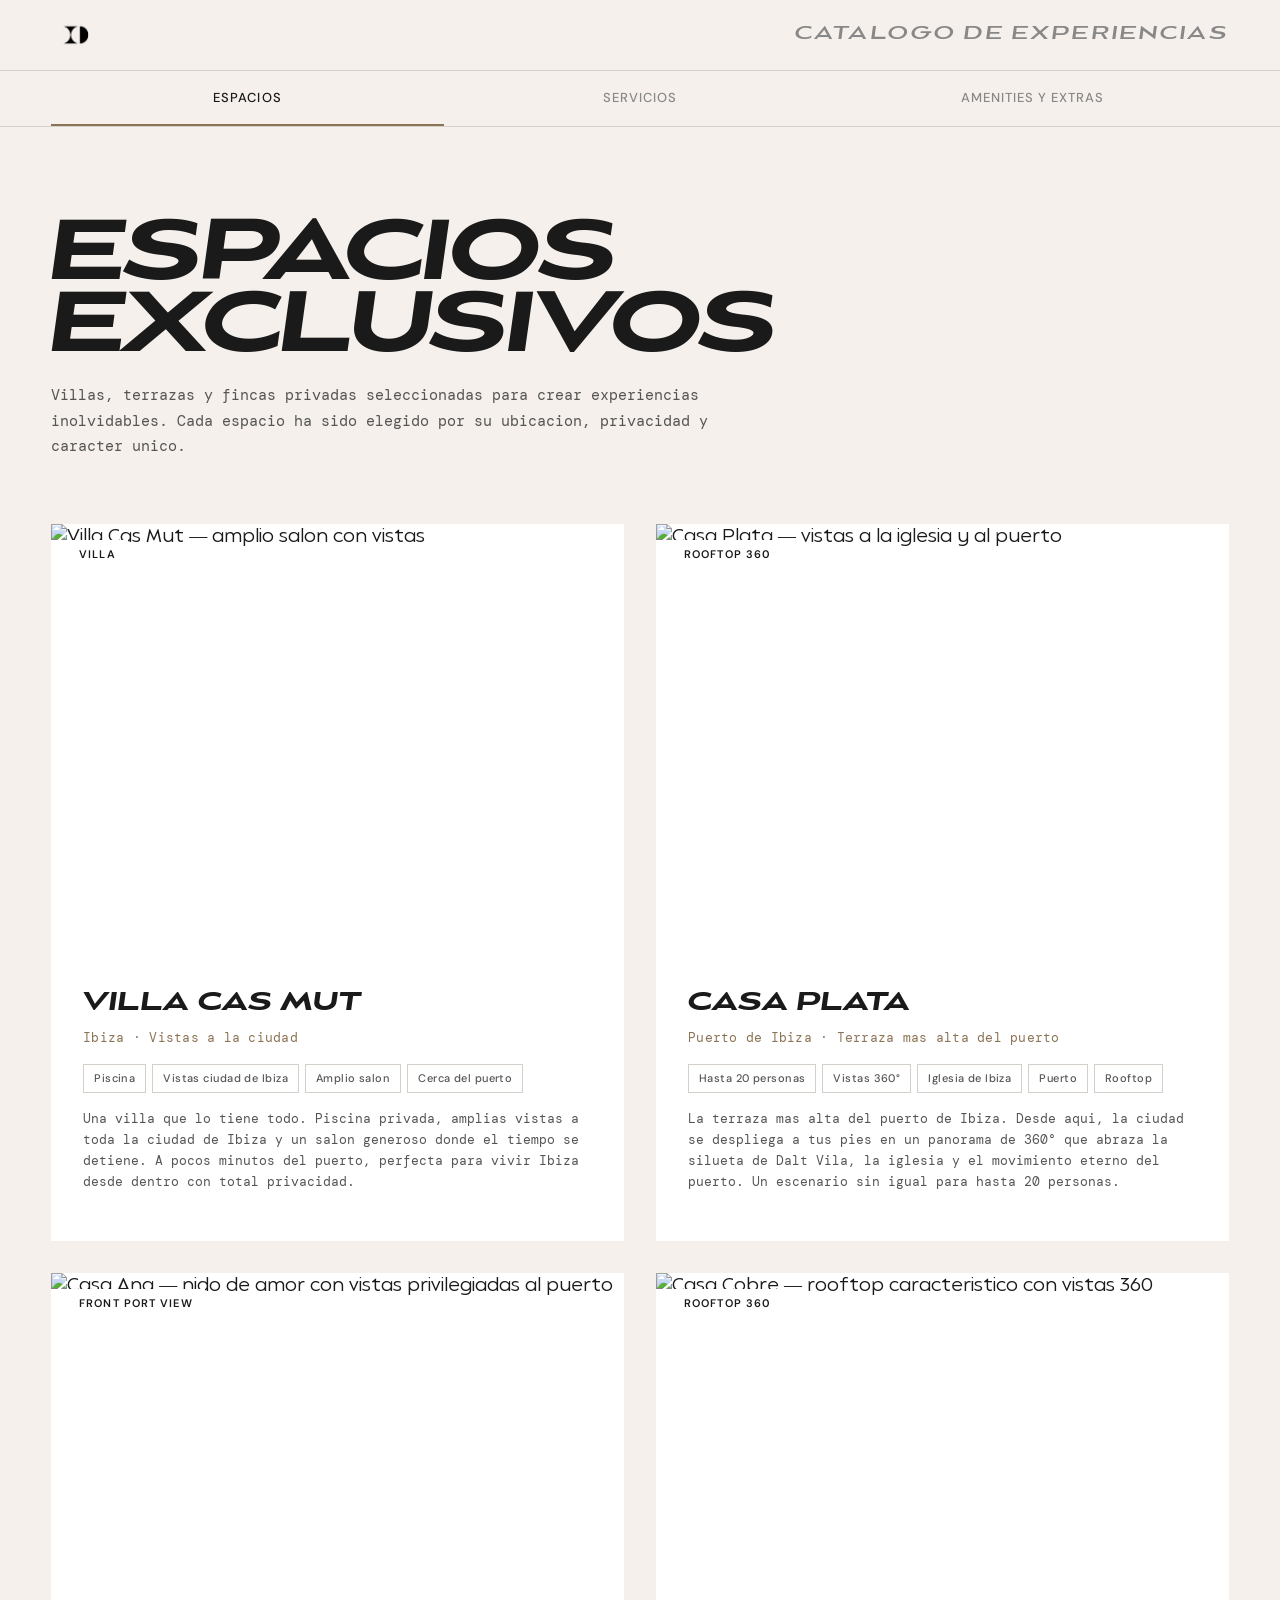
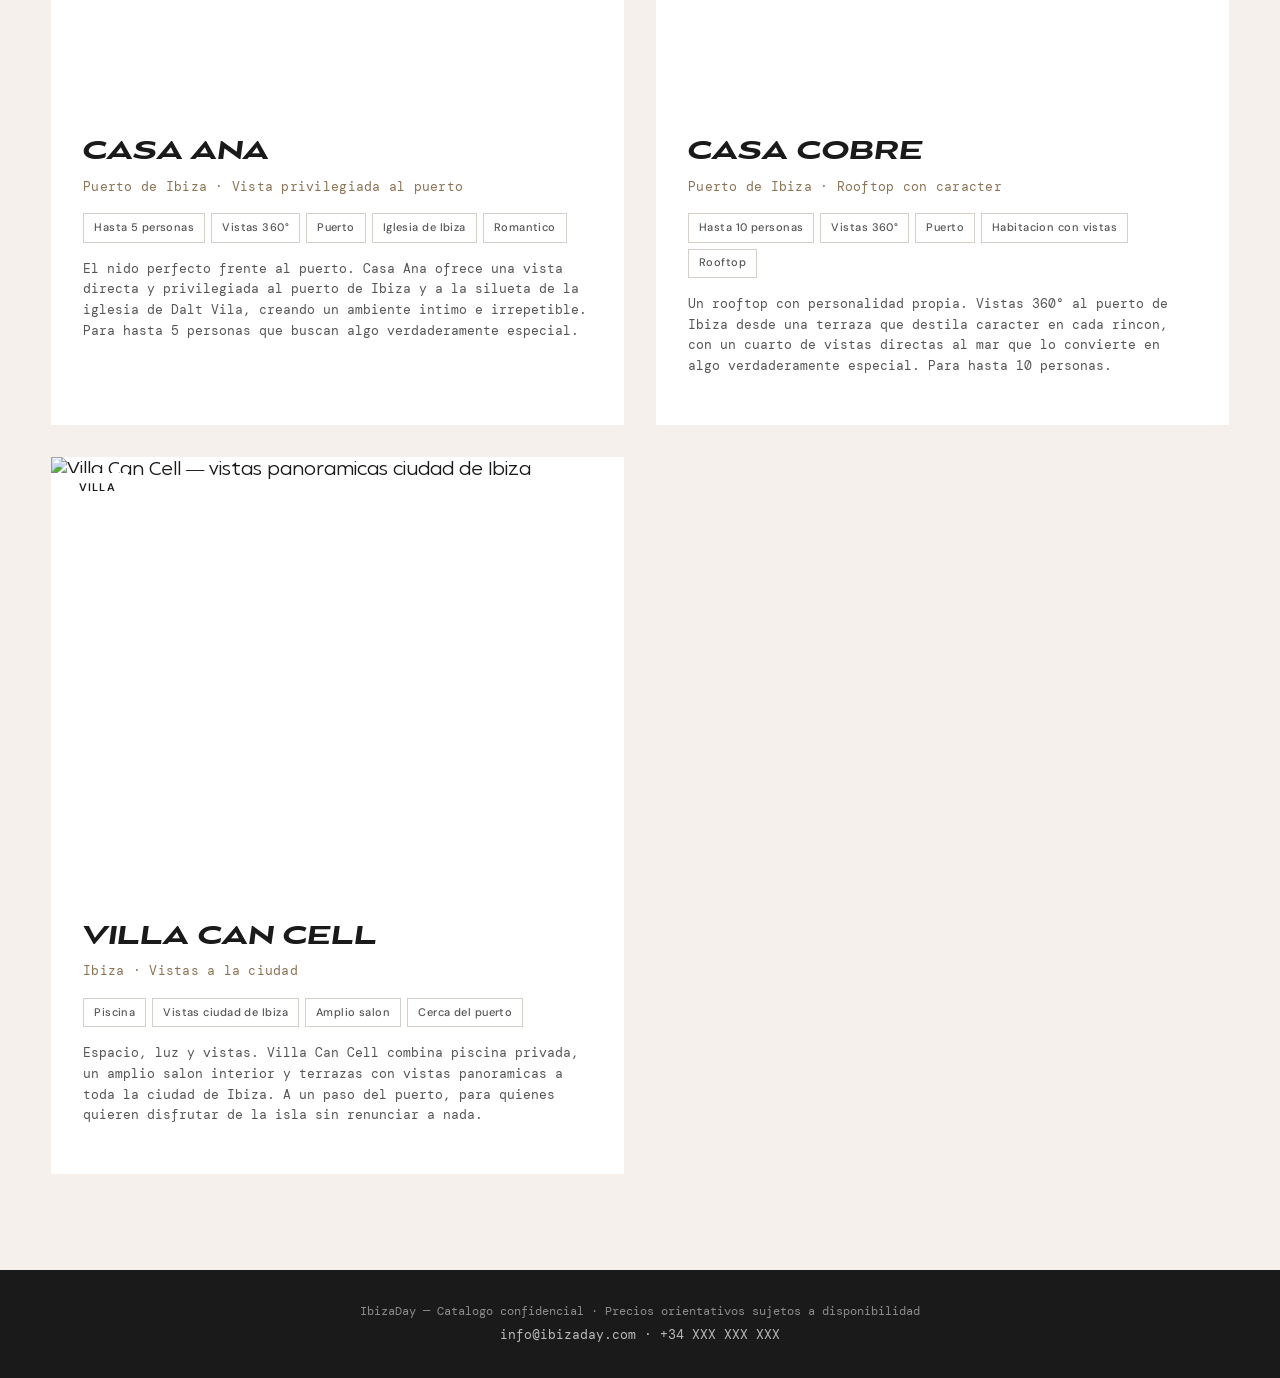
==== commit 901aa8bf: "catalogo: limpieza amenities, ocultar mobiliario/karaoke/photobooth, pack celebracion" ====
--- a/catalogo.html
+++ b/catalogo.html
@@ -48,7 +48,7 @@
       </button>
       <button class="catalog-tab" data-tab="amenities" aria-selected="false">
         
-        <span>Amenities & Extras</span>
+        <span>Amenities y Extras</span>
       </button>
     </div>
   </nav>
@@ -119,14 +119,14 @@
                 >
                 <img
                   class="space-card-image space-card-image--alt"
-                  src="https://wlhjswqpzhsvpjmtkqik.supabase.co/storage/v1/object/public/space-photos/Casa%20Plata/Gemini_Generated_Image_8e75p68e75p68e75.png"
-                  alt="Casa Plata — rooftop 360 puerto de Ibiza"
-                  width="800" height="600" loading="lazy"
-                >
-                <img
-                  class="space-card-image space-card-image--alt"
                   src="https://wlhjswqpzhsvpjmtkqik.supabase.co/storage/v1/object/public/space-photos/Casa%20Plata/Captura%20de%20pantalla%202026-04-01%20a%20las%200.32.35.png"
                   alt="Casa Plata — terraza mas alta del puerto de Ibiza con vistas 360"
+                  width="800" height="600" loading="lazy"
+                >
+                <img
+                  class="space-card-image space-card-image--alt"
+                  src="https://wlhjswqpzhsvpjmtkqik.supabase.co/storage/v1/object/public/space-photos/Casa%20Plata/Captura%20de%20pantalla%202026-03-31%20a%20las%2021.18.07.png"
+                  alt="Casa Plata — terraza mas alta del puerto de Ibiza"
                   width="800" height="600" loading="lazy"
                 >
               </div>
@@ -317,9 +317,9 @@
           </div>
         </div>
 
-        <!-- Subcategoria: Wellness & Fitness -->
-        <div class="catalog-subcategory reveal">
-          <h2 class="catalog-subcategory-title">Wellness & Fitness</h2>
+        <!-- Subcategoria: Wellness y Fitness -->
+        <div class="catalog-subcategory reveal">
+          <h2 class="catalog-subcategory-title">Wellness y Fitness</h2>
           <div class="services-grid">
 
             <article class="service-card">
@@ -368,11 +368,11 @@
 
             <article class="service-card">
               <div class="service-card-image-wrap">
-                <img src="https://images.unsplash.com/photo-1530053969600-caed2596d242?w=500&h=400&fit=crop&q=80" alt="Paddle surf en aguas cristalinas" width="500" height="400" loading="lazy">
-              </div>
-              <div class="service-card-content">
-                <h3 class="service-card-name">Paddle Surf / Kayak</h3>
-                <p class="service-card-desc">Instructor + equipamiento para explorar la costa. Rutas guiadas por calas secretas.</p>
+                <img src="https://images.unsplash.com/photo-1464822759023-fed622ff2c3b?w=500&h=400&fit=crop&q=80" alt="Hike por rincones secretos de Ibiza con guia profesional" width="500" height="400" loading="lazy">
+              </div>
+              <div class="service-card-content">
+                <h3 class="service-card-name">Hike con Guia Profesional</h3>
+                <p class="service-card-desc">Descubre los rincones mas secretos y preciosos de la isla de la mano de un guia local experto. Rutas unicas fuera de los circuitos turisticos.</p>
                 <p class="service-card-price">desde 90 € <span class="price-unit">/ persona</span></p>
               </div>
             </article>
@@ -380,30 +380,30 @@
           </div>
         </div>
 
-        <!-- Subcategoria: Entretenimiento -->
-        <div class="catalog-subcategory reveal">
-          <h2 class="catalog-subcategory-title">Entretenimiento</h2>
+        <!-- Subcategoria: Logistica y Otros -->
+        <div class="catalog-subcategory reveal">
+          <h2 class="catalog-subcategory-title">Logistica y Otros</h2>
           <div class="services-grid">
 
             <article class="service-card">
               <div class="service-card-image-wrap">
-                <img src="https://images.unsplash.com/photo-1571266028243-e4733b0f0bb0?w=500&h=400&fit=crop&q=80" alt="DJ pinchando musica en terraza al atardecer" width="500" height="400" loading="lazy">
-              </div>
-              <div class="service-card-content">
-                <h3 class="service-card-name">DJ</h3>
-                <p class="service-card-desc">Sesion musical curada para la ocasion. Equipo de sonido profesional portatil incluido.</p>
-                <p class="service-card-price">desde 400 € <span class="price-unit">/ 4 horas</span></p>
-              </div>
-            </article>
-
-            <article class="service-card">
-              <div class="service-card-image-wrap">
-                <img src="https://images.unsplash.com/photo-1511379938547-c1f69419868d?w=500&h=400&fit=crop&q=80" alt="Musico tocando guitarra en directo" width="500" height="400" loading="lazy">
-              </div>
-              <div class="service-card-content">
-                <h3 class="service-card-name">Musico en Directo</h3>
-                <p class="service-card-desc">Guitarra, saxo, violin o voz. Repertorio adaptado al ambiente: chill, jazz, bossa nova, clasico.</p>
-                <p class="service-card-price">desde 300 € <span class="price-unit">/ 3 horas</span></p>
+                <img src="https://images.unsplash.com/photo-1503376780353-7e6692767b70?w=500&h=400&fit=crop&q=80" alt="Vehiculo premium de transporte privado" width="500" height="400" loading="lazy">
+              </div>
+              <div class="service-card-content">
+                <h3 class="service-card-name">Transporte Privado</h3>
+                <p class="service-card-desc">Chofer con vehiculo premium. Recogida en hotel/puerto/aeropuerto y traslados durante la jornada.</p>
+                <p class="service-card-price">desde 200 € <span class="price-unit">/ dia</span></p>
+              </div>
+            </article>
+
+            <article class="service-card">
+              <div class="service-card-image-wrap">
+                <img src="https://images.unsplash.com/photo-1587614382346-4ec70e388b28?w=500&h=400&fit=crop&q=80" alt="Servicio de ninera profesional" width="500" height="400" loading="lazy">
+              </div>
+              <div class="service-card-content">
+                <h3 class="service-card-name">Ninera Profesional</h3>
+                <p class="service-card-desc">Cuidadora titulada para que los padres disfruten sin preocupaciones. Actividades y juegos incluidos.</p>
+                <p class="service-card-price">desde 25 € <span class="price-unit">/ hora</span></p>
               </div>
             </article>
 
@@ -432,69 +432,17 @@
           </div>
         </div>
 
-        <!-- Subcategoria: Logistica & Otros -->
-        <div class="catalog-subcategory reveal">
-          <h2 class="catalog-subcategory-title">Logistica & Otros</h2>
-          <div class="services-grid">
-
-            <article class="service-card">
-              <div class="service-card-image-wrap">
-                <img src="https://images.unsplash.com/photo-1549317661-bd32c8ce0afa?w=500&h=400&fit=crop&q=80" alt="Vehiculo premium de transporte privado" width="500" height="400" loading="lazy">
-              </div>
-              <div class="service-card-content">
-                <h3 class="service-card-name">Transporte Privado</h3>
-                <p class="service-card-desc">Chofer con vehiculo premium. Recogida en hotel/puerto/aeropuerto y traslados durante la jornada.</p>
-                <p class="service-card-price">desde 200 € <span class="price-unit">/ dia</span></p>
-              </div>
-            </article>
-
-            <article class="service-card">
-              <div class="service-card-image-wrap">
-                <img src="https://images.unsplash.com/photo-1544551763-77ef2d0cfc6c?w=500&h=400&fit=crop&q=80" alt="Barco privado navegando por la costa de Ibiza" width="500" height="400" loading="lazy">
-              </div>
-              <div class="service-card-content">
-                <h3 class="service-card-name">Barco con Patron</h3>
-                <p class="service-card-desc">Embarcacion privada con patron para explorar la costa, calas y Formentera. Snorkel y bebidas a bordo.</p>
-                <p class="service-card-price">desde 600 € <span class="price-unit">/ medio dia</span></p>
-              </div>
-            </article>
-
-            <article class="service-card">
-              <div class="service-card-image-wrap">
-                <img src="https://images.unsplash.com/photo-1487530811176-3780de880c2d?w=500&h=400&fit=crop&q=80" alt="Arreglo floral elegante para evento" width="500" height="400" loading="lazy">
-              </div>
-              <div class="service-card-content">
-                <h3 class="service-card-name">Florista / Decorador</h3>
-                <p class="service-card-desc">Diseno floral y decoracion del espacio adaptada a la tematica. Montaje y desmontaje incluidos.</p>
-                <p class="service-card-price">desde 250 € <span class="price-unit">/ servicio</span></p>
-              </div>
-            </article>
-
-            <article class="service-card">
-              <div class="service-card-image-wrap">
-                <img src="https://images.unsplash.com/photo-1587614382346-4ec70e388b28?w=500&h=400&fit=crop&q=80" alt="Servicio de ninera profesional" width="500" height="400" loading="lazy">
-              </div>
-              <div class="service-card-content">
-                <h3 class="service-card-name">Ninera Profesional</h3>
-                <p class="service-card-desc">Cuidadora titulada para que los padres disfruten sin preocupaciones. Actividades y juegos incluidos.</p>
-                <p class="service-card-price">desde 25 € <span class="price-unit">/ hora</span></p>
-              </div>
-            </article>
-
-          </div>
-        </div>
-
       </div>
     </section>
 
     <!-- ============================================================
-         TAB 3: AMENITIES & EXTRAS
+         TAB 3: AMENITIES y EXTRAS
          ============================================================ -->
     <section class="catalog-panel" id="panel-amenities" aria-label="Amenities y Extras">
       <div class="container">
 
         <div class="catalog-section-intro reveal">
-          <h1 class="catalog-section-title">Amenities & Extras</h1>
+          <h1 class="catalog-section-title">Amenities y Extras</h1>
           <p class="catalog-section-desc">Detalles que transforman un buen dia en un dia perfecto. Desde una botella de champagne hasta una decoracion completa para celebraciones.</p>
         </div>
 
@@ -560,7 +508,7 @@
                 <img src="https://images.unsplash.com/photo-1432457990754-c8b5f21448de?w=400&h=400&fit=crop&q=80" alt="Tabla de ibericos y quesos artesanales" width="400" height="400" loading="lazy">
               </div>
               <div class="amenity-card-content">
-                <h3 class="amenity-card-name">Tabla Ibericos & Quesos</h3>
+                <h3 class="amenity-card-name">Tabla Ibericos y Quesos</h3>
                 <p class="amenity-card-desc">Jamon iberico de bellota, quesos artesanales, picos y aceite AOVE. Para 6-8 personas.</p>
                 <p class="amenity-card-price">desde 75 €</p>
               </div>
@@ -602,9 +550,9 @@
           </div>
         </div>
 
-        <!-- Subcategoria: Decoracion & Ambiente -->
-        <div class="catalog-subcategory reveal">
-          <h2 class="catalog-subcategory-title">Decoracion & Ambiente</h2>
+        <!-- Subcategoria: Decoracion y Ambiente -->
+        <div class="catalog-subcategory reveal">
+          <h2 class="catalog-subcategory-title">Decoracion y Ambiente</h2>
           <div class="amenities-grid">
 
             <article class="amenity-card">
@@ -623,7 +571,7 @@
                 <img src="https://images.unsplash.com/photo-1507003211169-0a1dd7228f2d?w=400&h=400&fit=crop&q=80" alt="Velas y farolillos decorativos" width="400" height="400" loading="lazy">
               </div>
               <div class="amenity-card-content">
-                <h3 class="amenity-card-name">Velas & Farolillos</h3>
+                <h3 class="amenity-card-name">Velas y Farolillos</h3>
                 <p class="amenity-card-desc">Set de velas aromaticas, farolillos y portavelas. Ambiente intimo y calido garantizado.</p>
                 <p class="amenity-card-price">desde 65 €</p>
               </div>
@@ -642,28 +590,6 @@
 
             <article class="amenity-card">
               <div class="amenity-card-image-wrap">
-                <img src="https://images.unsplash.com/photo-1513151233558-d860c5398176?w=400&h=400&fit=crop&q=80" alt="Guirnaldas de luces decorativas" width="400" height="400" loading="lazy">
-              </div>
-              <div class="amenity-card-content">
-                <h3 class="amenity-card-name">Guirnaldas de Luces</h3>
-                <p class="amenity-card-desc">Iluminacion decorativa LED para terraza o jardin. Efecto magico al atardecer.</p>
-                <p class="amenity-card-price">desde 80 €</p>
-              </div>
-            </article>
-
-            <article class="amenity-card">
-              <div class="amenity-card-image-wrap">
-                <img src="https://images.unsplash.com/photo-1533174072545-7a4b6ad7a6c3?w=400&h=400&fit=crop&q=80" alt="Letras luminosas decorativas" width="400" height="400" loading="lazy">
-              </div>
-              <div class="amenity-card-content">
-                <h3 class="amenity-card-name">Letras Luminosas</h3>
-                <p class="amenity-card-desc">Letras LED gigantes personalizables: LOVE, nombres, numeros. Impacto visual garantizado.</p>
-                <p class="amenity-card-price">desde 150 €</p>
-              </div>
-            </article>
-
-            <article class="amenity-card">
-              <div class="amenity-card-image-wrap">
                 <img src="https://images.unsplash.com/photo-1464366400600-7168b8af9bc3?w=400&h=400&fit=crop&q=80" alt="Kit de celebracion completo" width="400" height="400" loading="lazy">
               </div>
               <div class="amenity-card-content">
@@ -676,50 +602,20 @@
           </div>
         </div>
 
-        <!-- Subcategoria: Mobiliario & Confort -->
-        <div class="catalog-subcategory reveal">
-          <h2 class="catalog-subcategory-title">Mobiliario & Confort</h2>
+        <!-- OCULTO: Subcategoria Mobiliario y Confort
+        <div class="catalog-subcategory reveal">
+          <h2 class="catalog-subcategory-title">Mobiliario y Confort</h2>
           <div class="amenities-grid">
-
-            <article class="amenity-card">
-              <div class="amenity-card-image-wrap">
-                <img src="https://images.unsplash.com/photo-1555041469-a586c61ea9bc?w=400&h=400&fit=crop&q=80" alt="Set de mobiliario lounge exterior" width="400" height="400" loading="lazy">
-              </div>
-              <div class="amenity-card-content">
-                <h3 class="amenity-card-name">Set Lounge</h3>
-                <p class="amenity-card-desc">Sofas, pufs y mesas bajas de exterior. Estilo boho-chic o minimalista. Transporte incluido.</p>
-                <p class="amenity-card-price">desde 200 €</p>
-              </div>
-            </article>
-
-            <article class="amenity-card">
-              <div class="amenity-card-image-wrap">
-                <img src="https://images.unsplash.com/photo-1600210492486-724fe5c67fb0?w=400&h=400&fit=crop&q=80" alt="Tumbonas premium junto a piscina" width="400" height="400" loading="lazy">
-              </div>
-              <div class="amenity-card-content">
-                <h3 class="amenity-card-name">Tumbonas Premium</h3>
-                <p class="amenity-card-desc">Tumbonas de diseno con colchonetas, toallas y sombrilla. Pack de 4 unidades.</p>
-                <p class="amenity-card-price">desde 120 €</p>
-              </div>
-            </article>
-
-            <article class="amenity-card">
-              <div class="amenity-card-image-wrap">
-                <img src="https://images.unsplash.com/photo-1504280390367-361c6d9f38f4?w=400&h=400&fit=crop&q=80" alt="Pergola chill-out en jardin" width="400" height="400" loading="lazy">
-              </div>
-              <div class="amenity-card-content">
-                <h3 class="amenity-card-name">Pergola / Carpa Chill</h3>
-                <p class="amenity-card-desc">Estructura con telas, cojines y cortinas. Zona de sombra premium con estilo balines.</p>
-                <p class="amenity-card-price">desde 350 €</p>
-              </div>
-            </article>
-
-          </div>
-        </div>
-
-        <!-- Subcategoria: Diversion & Ocio -->
-        <div class="catalog-subcategory reveal">
-          <h2 class="catalog-subcategory-title">Diversion & Ocio</h2>
+            <article class="amenity-card">Set Lounge</article>
+            <article class="amenity-card">Tumbonas Premium</article>
+            <article class="amenity-card">Pergola / Carpa Chill</article>
+          </div>
+        </div>
+        -->
+
+        <!-- Subcategoria: Diversion y Ocio -->
+        <div class="catalog-subcategory reveal">
+          <h2 class="catalog-subcategory-title">Diversion y Ocio</h2>
           <div class="amenities-grid">
 
             <article class="amenity-card">
@@ -744,27 +640,17 @@
               </div>
             </article>
 
-            <article class="amenity-card">
-              <div class="amenity-card-image-wrap">
-                <img src="https://images.unsplash.com/photo-1516450360452-9312f5e86fc7?w=400&h=400&fit=crop&q=80" alt="Equipo de karaoke profesional" width="400" height="400" loading="lazy">
-              </div>
-              <div class="amenity-card-content">
-                <h3 class="amenity-card-name">Karaoke</h3>
-                <p class="amenity-card-desc">Equipo profesional con pantalla, microfonos inalambricos y catalogo de miles de canciones.</p>
-                <p class="amenity-card-price">desde 150 €</p>
-              </div>
-            </article>
-
-            <article class="amenity-card">
-              <div class="amenity-card-image-wrap">
-                <img src="https://images.unsplash.com/photo-1527529482837-4698179dc6ce?w=400&h=400&fit=crop&q=80" alt="Photobooth con props divertidos" width="400" height="400" loading="lazy">
-              </div>
-              <div class="amenity-card-content">
-                <h3 class="amenity-card-name">Photobooth</h3>
-                <p class="amenity-card-desc">Cabina fotografica con props, fondo personalizable e impresion instantanea de fotos.</p>
-                <p class="amenity-card-price">desde 250 €</p>
-              </div>
-            </article>
+            <!-- OCULTO: Karaoke
+            <article class="amenity-card">
+              <h3>Karaoke</h3>
+            </article>
+            -->
+
+            <!-- OCULTO: Photobooth
+            <article class="amenity-card">
+              <h3>Photobooth</h3>
+            </article>
+            -->
 
           </div>
         </div>
@@ -816,13 +702,12 @@
 
             <article class="pack-card">
               
-              <h3 class="pack-card-name">Pack Fiesta</h3>
+              <h3 class="pack-card-name">Pack Celebracion</h3>
               <ul class="pack-card-includes">
-                <li>DJ (4 horas)</li>
                 <li>Barra de cocteles (barman + bebidas)</li>
-                <li>Guirnaldas de luces</li>
                 <li>Hinchables de piscina</li>
-                <li>Photobooth con props</li>
+                <li>Arco de globos</li>
+                <li>Tarta personalizada</li>
               </ul>
               <p class="pack-card-price">desde 950 €</p>
             </article>
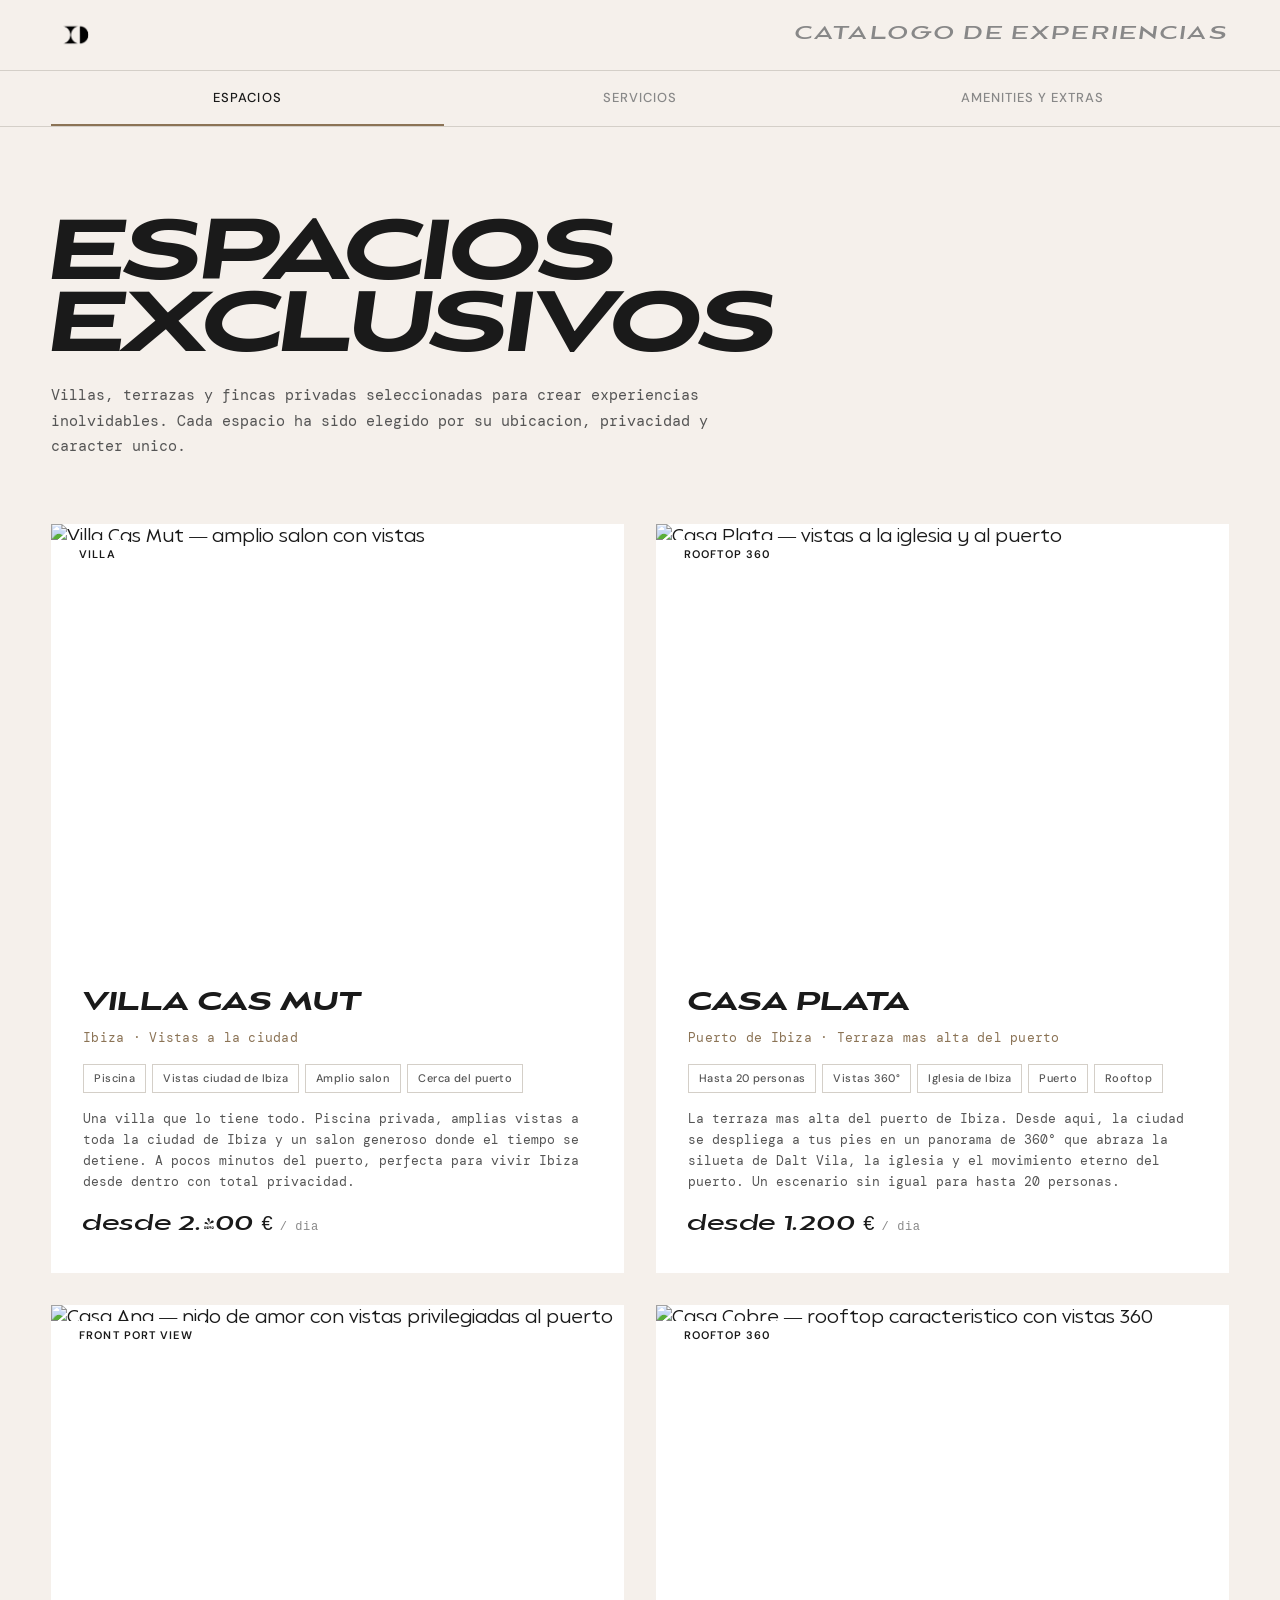
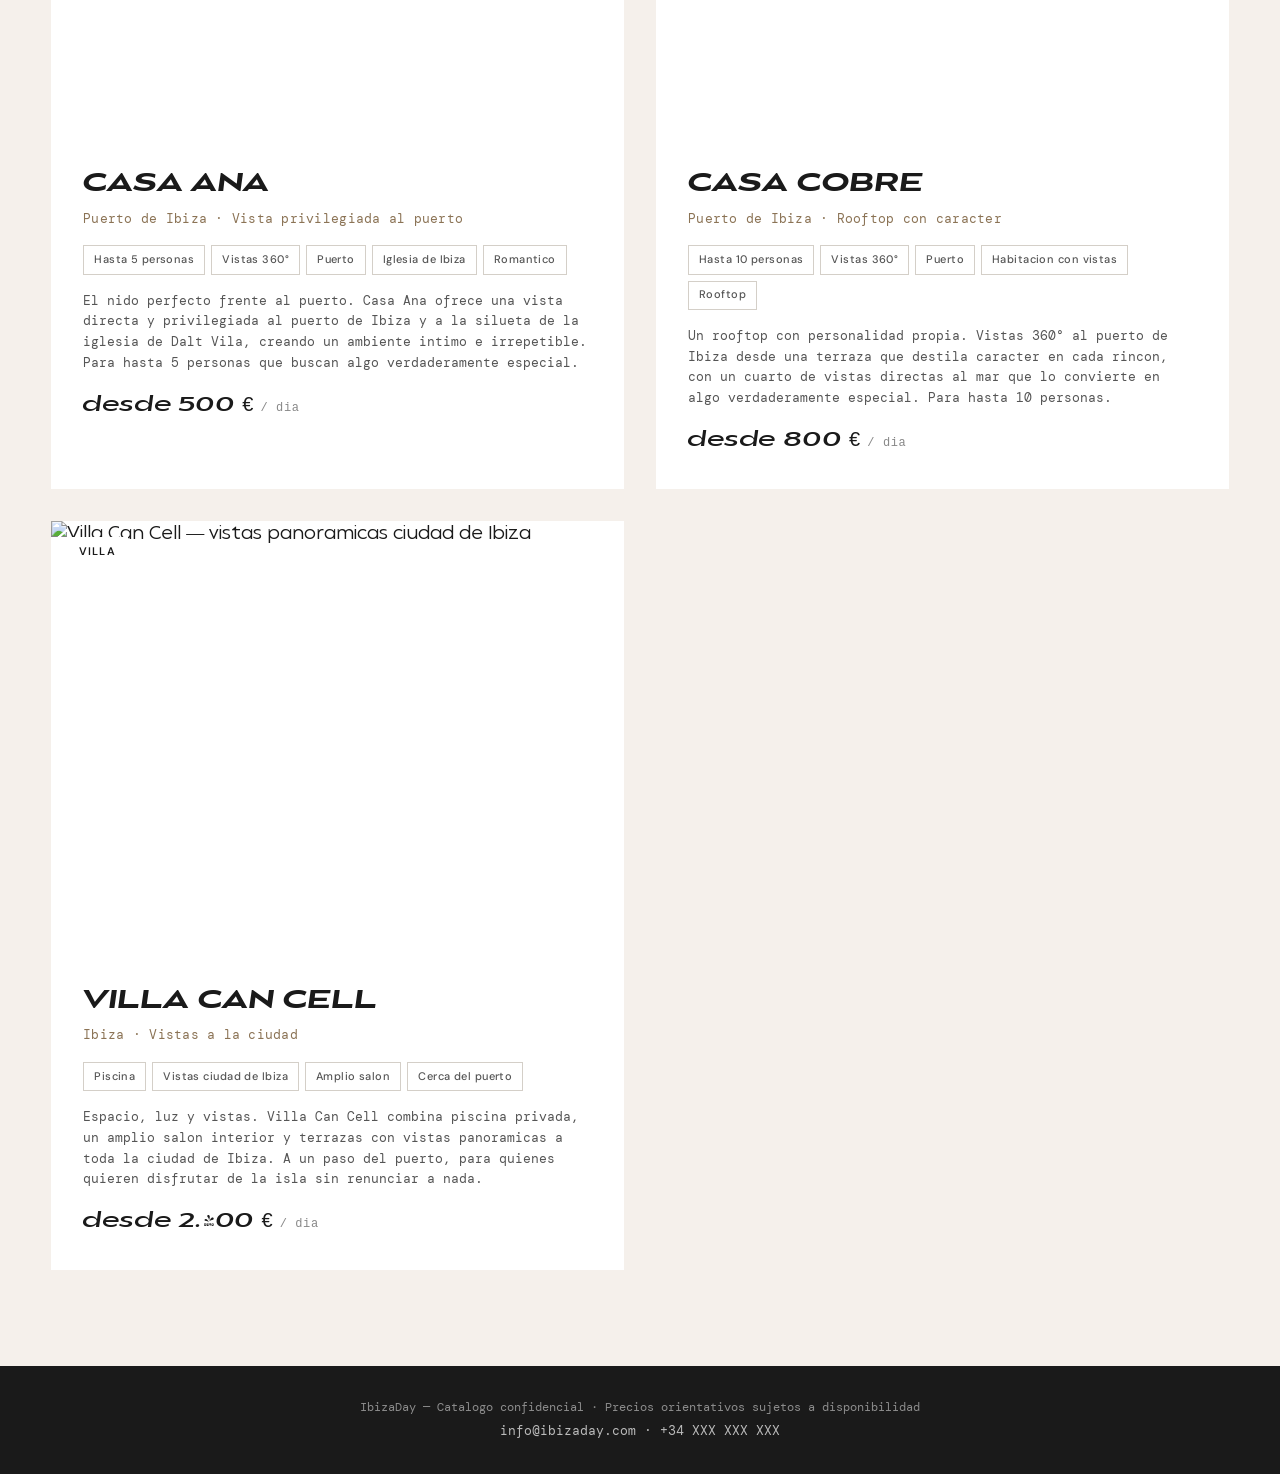
==== commit e5744843: "espacios: precios añadidos a todas las casas y villas" ====
--- a/catalogo.html
+++ b/catalogo.html
@@ -104,6 +104,7 @@
                 <span class="tag">Cerca del puerto</span>
               </div>
               <p class="space-card-desc">Una villa que lo tiene todo. Piscina privada, amplias vistas a toda la ciudad de Ibiza y un salon generoso donde el tiempo se detiene. A pocos minutos del puerto, perfecta para vivir Ibiza desde dentro con total privacidad.</p>
+              <p class="space-card-price">desde 2.400 € <span class="price-unit">/ dia</span></p>
             </div>
           </article>
 
@@ -143,6 +144,7 @@
                 <span class="tag">Rooftop</span>
               </div>
               <p class="space-card-desc">La terraza mas alta del puerto de Ibiza. Desde aqui, la ciudad se despliega a tus pies en un panorama de 360° que abraza la silueta de Dalt Vila, la iglesia y el movimiento eterno del puerto. Un escenario sin igual para hasta 20 personas.</p>
+              <p class="space-card-price">desde 1.200 € <span class="price-unit">/ dia</span></p>
             </div>
           </article>
 
@@ -176,6 +178,7 @@
                 <span class="tag">Romantico</span>
               </div>
               <p class="space-card-desc">El nido perfecto frente al puerto. Casa Ana ofrece una vista directa y privilegiada al puerto de Ibiza y a la silueta de la iglesia de Dalt Vila, creando un ambiente intimo e irrepetible. Para hasta 5 personas que buscan algo verdaderamente especial.</p>
+              <p class="space-card-price">desde 500 € <span class="price-unit">/ dia</span></p>
             </div>
           </article>
 
@@ -215,6 +218,7 @@
                 <span class="tag">Rooftop</span>
               </div>
               <p class="space-card-desc">Un rooftop con personalidad propia. Vistas 360° al puerto de Ibiza desde una terraza que destila caracter en cada rincon, con un cuarto de vistas directas al mar que lo convierte en algo verdaderamente especial. Para hasta 10 personas.</p>
+              <p class="space-card-price">desde 800 € <span class="price-unit">/ dia</span></p>
             </div>
           </article>
 
@@ -247,6 +251,7 @@
                 <span class="tag">Cerca del puerto</span>
               </div>
               <p class="space-card-desc">Espacio, luz y vistas. Villa Can Cell combina piscina privada, un amplio salon interior y terrazas con vistas panoramicas a toda la ciudad de Ibiza. A un paso del puerto, para quienes quieren disfrutar de la isla sin renunciar a nada.</p>
+              <p class="space-card-price">desde 2.400 € <span class="price-unit">/ dia</span></p>
             </div>
           </article>
 
@@ -277,7 +282,7 @@
               <div class="service-card-content">
                 <h3 class="service-card-name">Chef Privado</h3>
                 <p class="service-card-desc">Menu personalizado con productos locales y de temporada. Incluye compra de ingredientes, preparacion y servicio.</p>
-                <p class="service-card-price">desde 350 € <span class="price-unit">/ medio dia</span></p>
+                <p class="service-card-price">desde 150 € <span class="price-unit">/ pp</span></p>
               </div>
             </article>
 
@@ -324,23 +329,12 @@
 
             <article class="service-card">
               <div class="service-card-image-wrap">
-                <img src="https://images.unsplash.com/photo-1544551763-46a013bb70d5?w=500&h=400&fit=crop&q=80" alt="Sesion de yoga al amanecer en terraza" width="500" height="400" loading="lazy">
-              </div>
-              <div class="service-card-content">
-                <h3 class="service-card-name">Instructor de Yoga</h3>
-                <p class="service-card-desc">Sesiones de Hatha, Vinyasa o Yin yoga adaptadas al grupo. Incluye esterillas y props.</p>
+                <img src="https://images.unsplash.com/photo-1518611012118-696072aa579a?w=500&h=400&fit=crop&q=80" alt="Clase de yoga y pilates en exterior" width="500" height="400" loading="lazy">
+              </div>
+              <div class="service-card-content">
+                <h3 class="service-card-name">Instructor de Yoga y Pilates</h3>
+                <p class="service-card-desc">Sesiones de Hatha, Vinyasa o Yin yoga y pilates mat adaptadas al grupo y nivel. Combinamos la fluidez del yoga con la precision del pilates para una experiencia completa de cuerpo y mente. Esterillas y props incluidos.</p>
                 <p class="service-card-price">desde 120 € <span class="price-unit">/ sesion</span></p>
-              </div>
-            </article>
-
-            <article class="service-card">
-              <div class="service-card-image-wrap">
-                <img src="https://images.unsplash.com/photo-1518611012118-696072aa579a?w=500&h=400&fit=crop&q=80" alt="Clase de pilates en exterior" width="500" height="400" loading="lazy">
-              </div>
-              <div class="service-card-content">
-                <h3 class="service-card-name">Instructor de Pilates</h3>
-                <p class="service-card-desc">Pilates mat o con equipamiento portatil. Sesiones personalizadas para todos los niveles.</p>
-                <p class="service-card-price">desde 130 € <span class="price-unit">/ sesion</span></p>
               </div>
             </article>
 
@@ -398,7 +392,7 @@
 
             <article class="service-card">
               <div class="service-card-image-wrap">
-                <img src="https://images.unsplash.com/photo-1587614382346-4ec70e388b28?w=500&h=400&fit=crop&q=80" alt="Servicio de ninera profesional" width="500" height="400" loading="lazy">
+                <img src="https://images.unsplash.com/photo-1544005313-94ddf0286df2?w=500&h=400&fit=crop&q=80" alt="Ninera profesional joven con ninos" width="500" height="400" loading="lazy">
               </div>
               <div class="service-card-content">
                 <h3 class="service-card-name">Ninera Profesional</h3>
@@ -568,7 +562,7 @@
 
             <article class="amenity-card">
               <div class="amenity-card-image-wrap">
-                <img src="https://images.unsplash.com/photo-1507003211169-0a1dd7228f2d?w=400&h=400&fit=crop&q=80" alt="Velas y farolillos decorativos" width="400" height="400" loading="lazy">
+                <img src="https://images.unsplash.com/photo-1519710164239-da123dc03ef4?w=400&h=400&fit=crop&q=80" alt="Velas y farolillos decorativos" width="400" height="400" loading="lazy">
               </div>
               <div class="amenity-card-content">
                 <h3 class="amenity-card-name">Velas y Farolillos</h3>
@@ -620,7 +614,7 @@
 
             <article class="amenity-card">
               <div class="amenity-card-image-wrap">
-                <img src="https://images.unsplash.com/photo-1560089000-7433a4ebbd64?w=400&h=400&fit=crop&q=80" alt="Hinchables de piscina coloridos" width="400" height="400" loading="lazy">
+                <img src="https://images.unsplash.com/photo-1530870110042-98b2cb110834?w=400&h=400&fit=crop&q=80" alt="Hinchables de piscina coloridos" width="400" height="400" loading="lazy">
               </div>
               <div class="amenity-card-content">
                 <h3 class="amenity-card-name">Hinchables Piscina</h3>
@@ -631,7 +625,7 @@
 
             <article class="amenity-card">
               <div class="amenity-card-image-wrap">
-                <img src="https://images.unsplash.com/photo-1529480780361-b3a97e6e8096?w=400&h=400&fit=crop&q=80" alt="Juegos de exterior en jardin" width="400" height="400" loading="lazy">
+                <img src="https://images.unsplash.com/photo-1558618666-fcd25c85cd64?w=400&h=400&fit=crop&q=80" alt="Juegos de exterior en jardin" width="400" height="400" loading="lazy">
               </div>
               <div class="amenity-card-content">
                 <h3 class="amenity-card-name">Juegos de Exterior</h3>
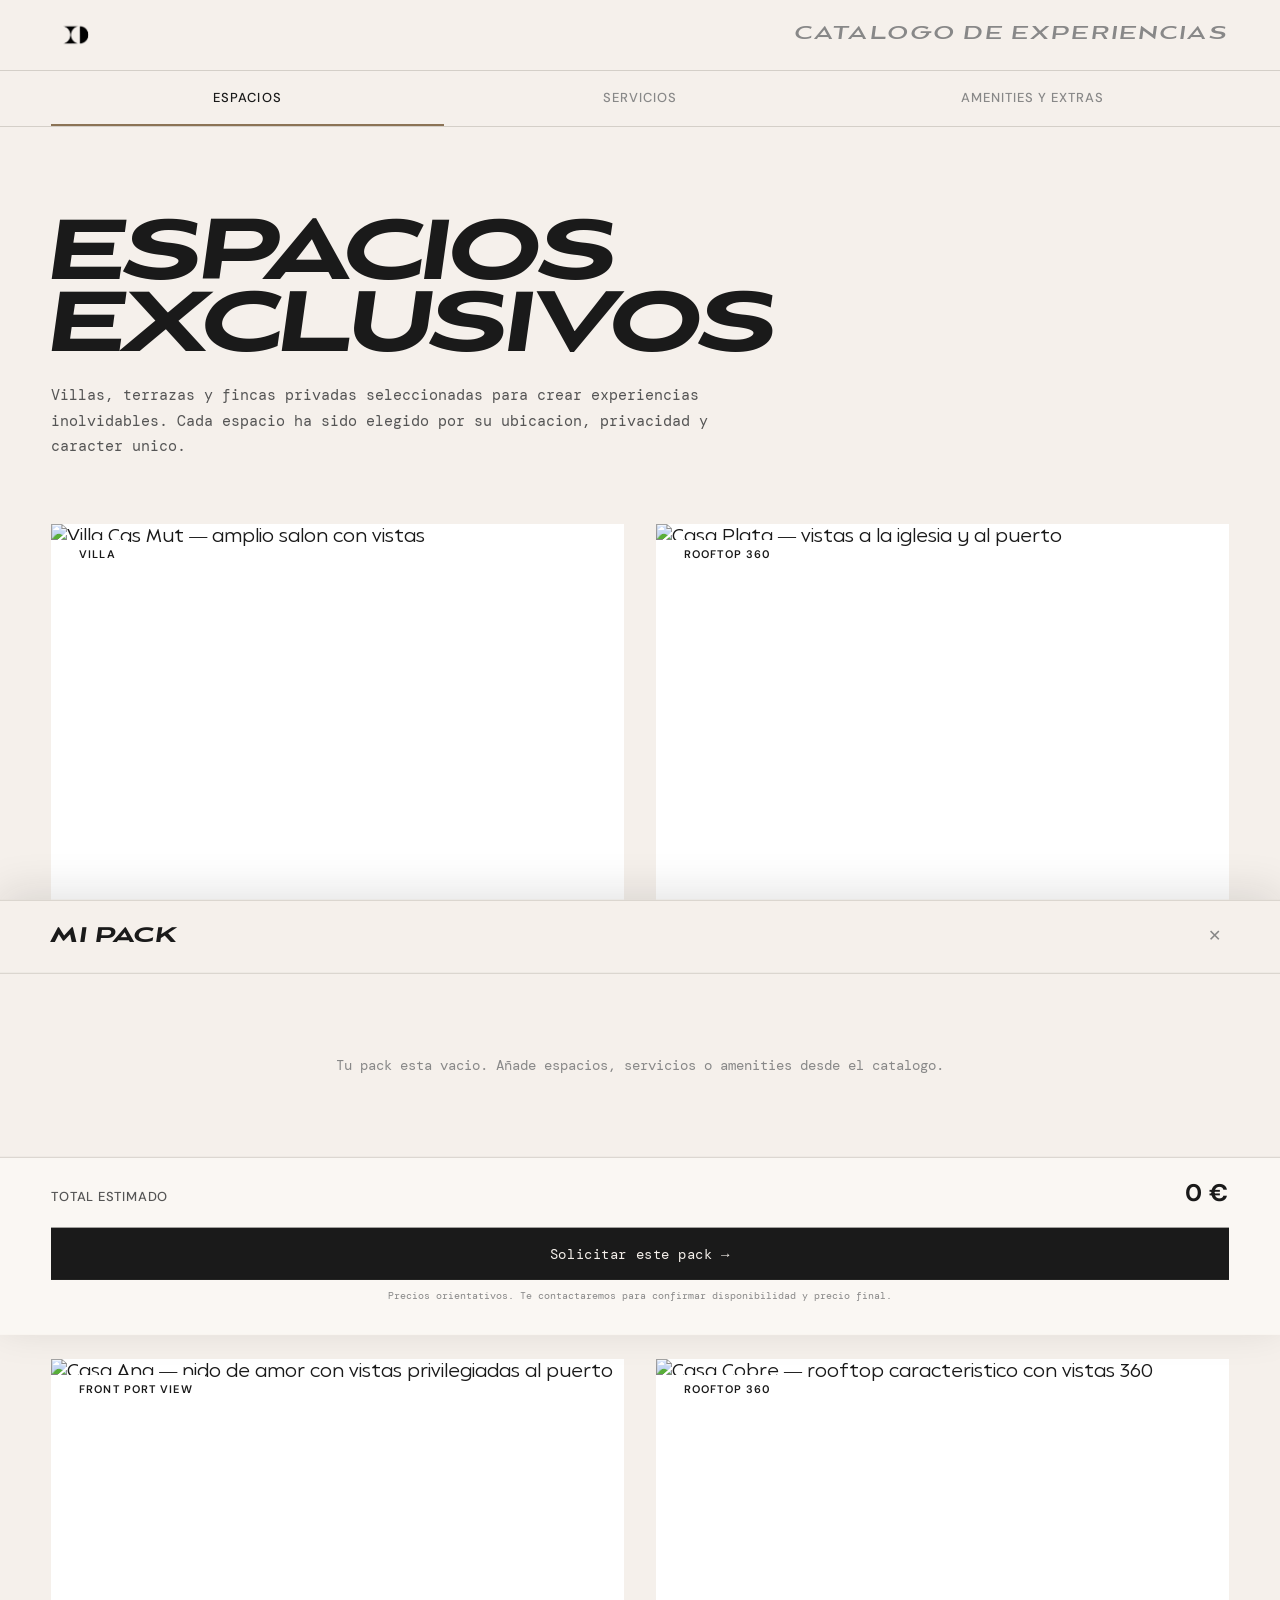
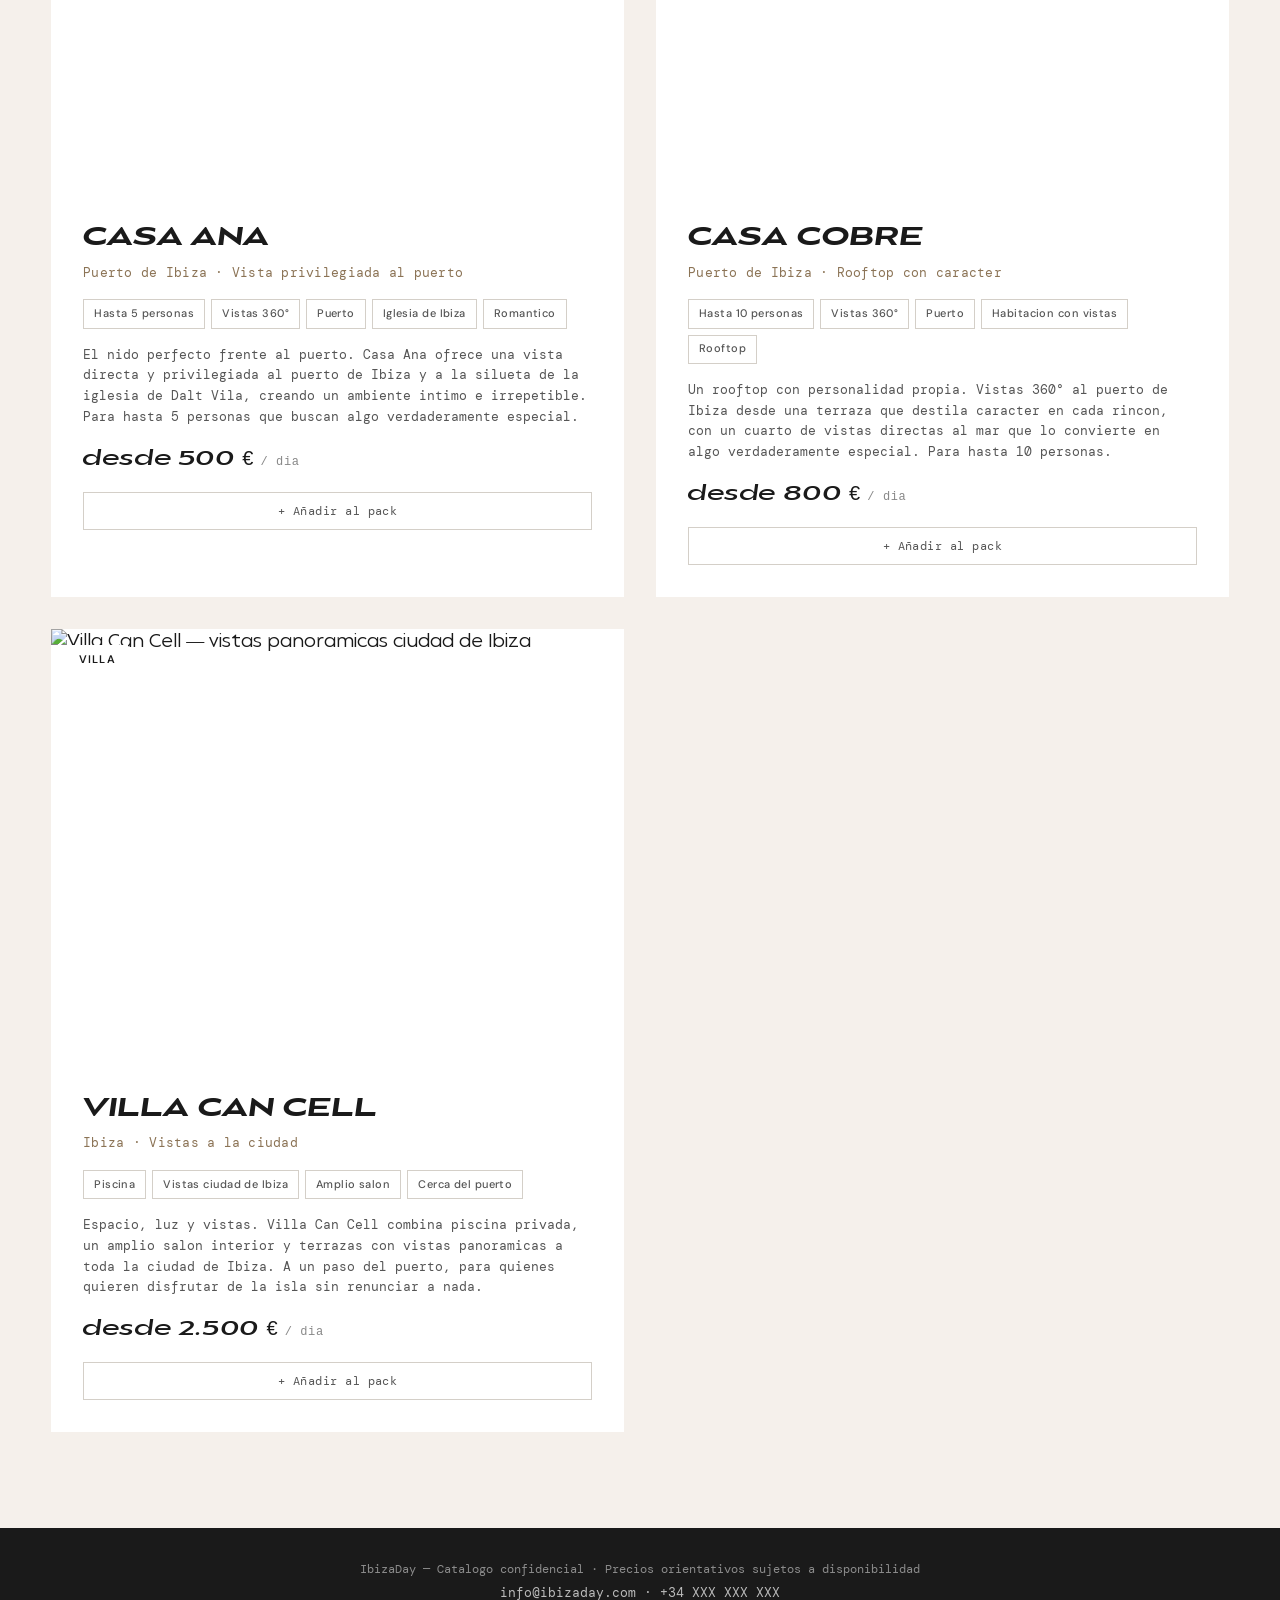
==== commit d22a39d5: "feat: Pack Builder - add to pack, floating bar, drawer, contact handoff; fix number typography; add " ====
--- a/catalogo.html
+++ b/catalogo.html
@@ -70,7 +70,13 @@
         <div class="spaces-grid">
 
           <!-- Villa Cas Mut -->
-          <article class="space-card reveal">
+          <article class="space-card reveal"
+            data-id="espacio-villa-cas-mut"
+            data-category="espacio"
+            data-name="Villa Cas Mut"
+            data-price="2500"
+            data-price-label="desde 2.500 € / dia"
+            data-unit="/ dia">
             <div class="space-card-image-wrap">
               <div class="space-card-gallery">
                 <img
@@ -104,12 +110,19 @@
                 <span class="tag">Cerca del puerto</span>
               </div>
               <p class="space-card-desc">Una villa que lo tiene todo. Piscina privada, amplias vistas a toda la ciudad de Ibiza y un salon generoso donde el tiempo se detiene. A pocos minutos del puerto, perfecta para vivir Ibiza desde dentro con total privacidad.</p>
-              <p class="space-card-price">desde 2.400 € <span class="price-unit">/ dia</span></p>
+              <p class="space-card-price">desde 2.500 € <span class="price-unit">/ dia</span></p>
+              <button class="btn-add-pack" aria-label="Añadir Villa Cas Mut al pack">+ Añadir al pack</button>
             </div>
           </article>
 
           <!-- Casa Plata -->
-          <article class="space-card reveal reveal-delay-1">
+          <article class="space-card reveal reveal-delay-1"
+            data-id="espacio-casa-plata"
+            data-category="espacio"
+            data-name="Casa Plata"
+            data-price="1200"
+            data-price-label="desde 1.200 € / dia"
+            data-unit="/ dia">
             <div class="space-card-image-wrap">
               <div class="space-card-gallery">
                 <img
@@ -145,11 +158,18 @@
               </div>
               <p class="space-card-desc">La terraza mas alta del puerto de Ibiza. Desde aqui, la ciudad se despliega a tus pies en un panorama de 360° que abraza la silueta de Dalt Vila, la iglesia y el movimiento eterno del puerto. Un escenario sin igual para hasta 20 personas.</p>
               <p class="space-card-price">desde 1.200 € <span class="price-unit">/ dia</span></p>
+              <button class="btn-add-pack" aria-label="Añadir Casa Plata al pack">+ Añadir al pack</button>
             </div>
           </article>
 
           <!-- Casa Ana -->
-          <article class="space-card reveal reveal-delay-2">
+          <article class="space-card reveal reveal-delay-2"
+            data-id="espacio-casa-ana"
+            data-category="espacio"
+            data-name="Casa Ana"
+            data-price="500"
+            data-price-label="desde 500 € / dia"
+            data-unit="/ dia">
             <div class="space-card-image-wrap">
               <div class="space-card-gallery">
                 <img
@@ -179,11 +199,18 @@
               </div>
               <p class="space-card-desc">El nido perfecto frente al puerto. Casa Ana ofrece una vista directa y privilegiada al puerto de Ibiza y a la silueta de la iglesia de Dalt Vila, creando un ambiente intimo e irrepetible. Para hasta 5 personas que buscan algo verdaderamente especial.</p>
               <p class="space-card-price">desde 500 € <span class="price-unit">/ dia</span></p>
+              <button class="btn-add-pack" aria-label="Añadir Casa Ana al pack">+ Añadir al pack</button>
             </div>
           </article>
 
           <!-- Casa Cobre -->
-          <article class="space-card reveal">
+          <article class="space-card reveal"
+            data-id="espacio-casa-cobre"
+            data-category="espacio"
+            data-name="Casa Cobre"
+            data-price="800"
+            data-price-label="desde 800 € / dia"
+            data-unit="/ dia">
             <div class="space-card-image-wrap">
               <div class="space-card-gallery">
                 <img
@@ -219,11 +246,18 @@
               </div>
               <p class="space-card-desc">Un rooftop con personalidad propia. Vistas 360° al puerto de Ibiza desde una terraza que destila caracter en cada rincon, con un cuarto de vistas directas al mar que lo convierte en algo verdaderamente especial. Para hasta 10 personas.</p>
               <p class="space-card-price">desde 800 € <span class="price-unit">/ dia</span></p>
+              <button class="btn-add-pack" aria-label="Añadir Casa Cobre al pack">+ Añadir al pack</button>
             </div>
           </article>
 
           <!-- Villa Can Cell -->
-          <article class="space-card reveal reveal-delay-1">
+          <article class="space-card reveal reveal-delay-1"
+            data-id="espacio-villa-can-cell"
+            data-category="espacio"
+            data-name="Villa Can Cell"
+            data-price="2500"
+            data-price-label="desde 2.500 € / dia"
+            data-unit="/ dia">
             <div class="space-card-image-wrap">
               <div class="space-card-gallery">
                 <img
@@ -251,7 +285,8 @@
                 <span class="tag">Cerca del puerto</span>
               </div>
               <p class="space-card-desc">Espacio, luz y vistas. Villa Can Cell combina piscina privada, un amplio salon interior y terrazas con vistas panoramicas a toda la ciudad de Ibiza. A un paso del puerto, para quienes quieren disfrutar de la isla sin renunciar a nada.</p>
-              <p class="space-card-price">desde 2.400 € <span class="price-unit">/ dia</span></p>
+              <p class="space-card-price">desde 2.500 € <span class="price-unit">/ dia</span></p>
+              <button class="btn-add-pack" aria-label="Añadir Villa Can Cell al pack">+ Añadir al pack</button>
             </div>
           </article>
 
@@ -275,7 +310,13 @@
           <h2 class="catalog-subcategory-title">Gastronomia</h2>
           <div class="services-grid">
 
-            <article class="service-card">
+            <article class="service-card"
+              data-id="servicio-chef-privado"
+              data-category="servicio"
+              data-name="Chef Privado"
+              data-price="150"
+              data-price-label="desde 150 € / pp"
+              data-unit="/ pp">
               <div class="service-card-image-wrap">
                 <img src="https://images.unsplash.com/photo-1556910103-1c02745aae4d?w=500&h=400&fit=crop&q=80" alt="Chef privado preparando plato gourmet" width="500" height="400" loading="lazy">
               </div>
@@ -283,10 +324,17 @@
                 <h3 class="service-card-name">Chef Privado</h3>
                 <p class="service-card-desc">Menu personalizado con productos locales y de temporada. Incluye compra de ingredientes, preparacion y servicio.</p>
                 <p class="service-card-price">desde 150 € <span class="price-unit">/ pp</span></p>
-              </div>
-            </article>
-
-            <article class="service-card">
+                <button class="btn-add-pack" aria-label="Añadir Chef Privado al pack">+ Añadir al pack</button>
+              </div>
+            </article>
+
+            <article class="service-card"
+              data-id="servicio-barman-mixologo"
+              data-category="servicio"
+              data-name="Barman / Mixologo"
+              data-price="250"
+              data-price-label="desde 250 € / 4 horas"
+              data-unit="/ 4 horas">
               <div class="service-card-image-wrap">
                 <img src="https://images.unsplash.com/photo-1514362545857-3bc16c4c7d1b?w=500&h=400&fit=crop&q=80" alt="Barman preparando coctel de autor" width="500" height="400" loading="lazy">
               </div>
@@ -294,10 +342,17 @@
                 <h3 class="service-card-name">Barman / Mixologo</h3>
                 <p class="service-card-desc">Cocteles de autor con ingredientes premium y locales. Barra movil, cristaleria y hielo incluidos.</p>
                 <p class="service-card-price">desde 250 € <span class="price-unit">/ 4 horas</span></p>
-              </div>
-            </article>
-
-            <article class="service-card">
+                <button class="btn-add-pack" aria-label="Añadir Barman / Mixologo al pack">+ Añadir al pack</button>
+              </div>
+            </article>
+
+            <article class="service-card"
+              data-id="servicio-sommelier"
+              data-category="servicio"
+              data-name="Sommelier"
+              data-price="200"
+              data-price-label="desde 200 € / sesion"
+              data-unit="/ sesion">
               <div class="service-card-image-wrap">
                 <img src="https://images.unsplash.com/photo-1510812431401-41d2bd2722f3?w=500&h=400&fit=crop&q=80" alt="Sommelier sirviendo vino en terraza" width="500" height="400" loading="lazy">
               </div>
@@ -305,10 +360,17 @@
                 <h3 class="service-card-name">Sommelier</h3>
                 <p class="service-card-desc">Cata de vinos guiada con seleccion de bodegas locales e internacionales. Maridaje personalizado con el menu.</p>
                 <p class="service-card-price">desde 200 € <span class="price-unit">/ sesion</span></p>
-              </div>
-            </article>
-
-            <article class="service-card">
+                <button class="btn-add-pack" aria-label="Añadir Sommelier al pack">+ Añadir al pack</button>
+              </div>
+            </article>
+
+            <article class="service-card"
+              data-id="servicio-repostero-pastelero"
+              data-category="servicio"
+              data-name="Repostero / Pastelero"
+              data-price="180"
+              data-price-label="desde 180 € / servicio"
+              data-unit="/ servicio">
               <div class="service-card-image-wrap">
                 <img src="https://images.unsplash.com/photo-1578985545062-69928b1d9587?w=500&h=400&fit=crop&q=80" alt="Pastelero decorando tarta artesanal" width="500" height="400" loading="lazy">
               </div>
@@ -316,6 +378,7 @@
                 <h3 class="service-card-name">Repostero / Pastelero</h3>
                 <p class="service-card-desc">Tartas personalizadas, postres de autor y mesas dulces para celebraciones. Diseno a medida.</p>
                 <p class="service-card-price">desde 180 € <span class="price-unit">/ servicio</span></p>
+                <button class="btn-add-pack" aria-label="Añadir Repostero / Pastelero al pack">+ Añadir al pack</button>
               </div>
             </article>
 
@@ -327,7 +390,13 @@
           <h2 class="catalog-subcategory-title">Wellness y Fitness</h2>
           <div class="services-grid">
 
-            <article class="service-card">
+            <article class="service-card"
+              data-id="servicio-yoga-pilates"
+              data-category="servicio"
+              data-name="Instructor de Yoga y Pilates"
+              data-price="120"
+              data-price-label="desde 120 € / sesion"
+              data-unit="/ sesion">
               <div class="service-card-image-wrap">
                 <img src="https://images.unsplash.com/photo-1518611012118-696072aa579a?w=500&h=400&fit=crop&q=80" alt="Clase de yoga y pilates en exterior" width="500" height="400" loading="lazy">
               </div>
@@ -335,10 +404,17 @@
                 <h3 class="service-card-name">Instructor de Yoga y Pilates</h3>
                 <p class="service-card-desc">Sesiones de Hatha, Vinyasa o Yin yoga y pilates mat adaptadas al grupo y nivel. Combinamos la fluidez del yoga con la precision del pilates para una experiencia completa de cuerpo y mente. Esterillas y props incluidos.</p>
                 <p class="service-card-price">desde 120 € <span class="price-unit">/ sesion</span></p>
-              </div>
-            </article>
-
-            <article class="service-card">
+                <button class="btn-add-pack" aria-label="Añadir Instructor de Yoga y Pilates al pack">+ Añadir al pack</button>
+              </div>
+            </article>
+
+            <article class="service-card"
+              data-id="servicio-masajista-spa"
+              data-category="servicio"
+              data-name="Masajista / Terapeuta Spa"
+              data-price="80"
+              data-price-label="desde 80 € / persona"
+              data-unit="/ persona">
               <div class="service-card-image-wrap">
                 <img src="https://images.unsplash.com/photo-1600334089648-b0d9d3028eb2?w=500&h=400&fit=crop&q=80" alt="Masaje relajante en villa privada" width="500" height="400" loading="lazy">
               </div>
@@ -346,10 +422,17 @@
                 <h3 class="service-card-name">Masajista / Terapeuta Spa</h3>
                 <p class="service-card-desc">Masajes relajantes, deportivos o con aromaterapia. Camilla, aceites y musica ambiente incluidos.</p>
                 <p class="service-card-price">desde 80 € <span class="price-unit">/ persona</span></p>
-              </div>
-            </article>
-
-            <article class="service-card">
+                <button class="btn-add-pack" aria-label="Añadir Masajista / Terapeuta Spa al pack">+ Añadir al pack</button>
+              </div>
+            </article>
+
+            <article class="service-card"
+              data-id="servicio-meditacion-guiada"
+              data-category="servicio"
+              data-name="Meditacion Guiada"
+              data-price="100"
+              data-price-label="desde 100 € / sesion"
+              data-unit="/ sesion">
               <div class="service-card-image-wrap">
                 <img src="https://images.unsplash.com/photo-1506126613408-eca07ce68773?w=500&h=400&fit=crop&q=80" alt="Meditacion guiada al aire libre" width="500" height="400" loading="lazy">
               </div>
@@ -357,10 +440,17 @@
                 <h3 class="service-card-name">Meditacion Guiada</h3>
                 <p class="service-card-desc">Sesiones de mindfulness, breathwork o meditacion sonora con cuencos tibetanos.</p>
                 <p class="service-card-price">desde 100 € <span class="price-unit">/ sesion</span></p>
-              </div>
-            </article>
-
-            <article class="service-card">
+                <button class="btn-add-pack" aria-label="Añadir Meditacion Guiada al pack">+ Añadir al pack</button>
+              </div>
+            </article>
+
+            <article class="service-card"
+              data-id="servicio-hike-guia"
+              data-category="servicio"
+              data-name="Hike con Guia Profesional"
+              data-price="90"
+              data-price-label="desde 90 € / persona"
+              data-unit="/ persona">
               <div class="service-card-image-wrap">
                 <img src="https://images.unsplash.com/photo-1464822759023-fed622ff2c3b?w=500&h=400&fit=crop&q=80" alt="Hike por rincones secretos de Ibiza con guia profesional" width="500" height="400" loading="lazy">
               </div>
@@ -368,6 +458,7 @@
                 <h3 class="service-card-name">Hike con Guia Profesional</h3>
                 <p class="service-card-desc">Descubre los rincones mas secretos y preciosos de la isla de la mano de un guia local experto. Rutas unicas fuera de los circuitos turisticos.</p>
                 <p class="service-card-price">desde 90 € <span class="price-unit">/ persona</span></p>
+                <button class="btn-add-pack" aria-label="Añadir Hike con Guia Profesional al pack">+ Añadir al pack</button>
               </div>
             </article>
 
@@ -379,7 +470,13 @@
           <h2 class="catalog-subcategory-title">Logistica y Otros</h2>
           <div class="services-grid">
 
-            <article class="service-card">
+            <article class="service-card"
+              data-id="servicio-transporte-privado"
+              data-category="servicio"
+              data-name="Transporte Privado"
+              data-price="200"
+              data-price-label="desde 200 € / dia"
+              data-unit="/ dia">
               <div class="service-card-image-wrap">
                 <img src="https://images.unsplash.com/photo-1503376780353-7e6692767b70?w=500&h=400&fit=crop&q=80" alt="Vehiculo premium de transporte privado" width="500" height="400" loading="lazy">
               </div>
@@ -387,10 +484,17 @@
                 <h3 class="service-card-name">Transporte Privado</h3>
                 <p class="service-card-desc">Chofer con vehiculo premium. Recogida en hotel/puerto/aeropuerto y traslados durante la jornada.</p>
                 <p class="service-card-price">desde 200 € <span class="price-unit">/ dia</span></p>
-              </div>
-            </article>
-
-            <article class="service-card">
+                <button class="btn-add-pack" aria-label="Añadir Transporte Privado al pack">+ Añadir al pack</button>
+              </div>
+            </article>
+
+            <article class="service-card"
+              data-id="servicio-ninera-profesional"
+              data-category="servicio"
+              data-name="Ninera Profesional"
+              data-price="25"
+              data-price-label="desde 25 € / hora"
+              data-unit="/ hora">
               <div class="service-card-image-wrap">
                 <img src="https://images.unsplash.com/photo-1544005313-94ddf0286df2?w=500&h=400&fit=crop&q=80" alt="Ninera profesional joven con ninos" width="500" height="400" loading="lazy">
               </div>
@@ -398,10 +502,17 @@
                 <h3 class="service-card-name">Ninera Profesional</h3>
                 <p class="service-card-desc">Cuidadora titulada para que los padres disfruten sin preocupaciones. Actividades y juegos incluidos.</p>
                 <p class="service-card-price">desde 25 € <span class="price-unit">/ hora</span></p>
-              </div>
-            </article>
-
-            <article class="service-card">
+                <button class="btn-add-pack" aria-label="Añadir Ninera Profesional al pack">+ Añadir al pack</button>
+              </div>
+            </article>
+
+            <article class="service-card"
+              data-id="servicio-fotografo-profesional"
+              data-category="servicio"
+              data-name="Fotografo Profesional"
+              data-price="300"
+              data-price-label="desde 300 € / medio dia"
+              data-unit="/ medio dia">
               <div class="service-card-image-wrap">
                 <img src="https://images.unsplash.com/photo-1554048612-b6a482bc67e5?w=500&h=400&fit=crop&q=80" alt="Fotografo profesional en sesion exterior" width="500" height="400" loading="lazy">
               </div>
@@ -409,10 +520,17 @@
                 <h3 class="service-card-name">Fotografo Profesional</h3>
                 <p class="service-card-desc">Cobertura fotografica de la experiencia. Entrega de galeria editada en 48h. Estilo natural y editorial.</p>
                 <p class="service-card-price">desde 300 € <span class="price-unit">/ medio dia</span></p>
-              </div>
-            </article>
-
-            <article class="service-card">
+                <button class="btn-add-pack" aria-label="Añadir Fotografo Profesional al pack">+ Añadir al pack</button>
+              </div>
+            </article>
+
+            <article class="service-card"
+              data-id="servicio-videografo"
+              data-category="servicio"
+              data-name="Videografo"
+              data-price="500"
+              data-price-label="desde 500 € / medio dia"
+              data-unit="/ medio dia">
               <div class="service-card-image-wrap">
                 <img src="https://images.unsplash.com/photo-1492691527719-9d1e07e534b4?w=500&h=400&fit=crop&q=80" alt="Videografo grabando con camara profesional" width="500" height="400" loading="lazy">
               </div>
@@ -420,6 +538,7 @@
                 <h3 class="service-card-name">Videografo</h3>
                 <p class="service-card-desc">Video cinematografico de la jornada con drone incluido. Pieza editada de 2-3 minutos.</p>
                 <p class="service-card-price">desde 500 € <span class="price-unit">/ medio dia</span></p>
+                <button class="btn-add-pack" aria-label="Añadir Videografo al pack">+ Añadir al pack</button>
               </div>
             </article>
 
@@ -445,7 +564,13 @@
           <h2 class="catalog-subcategory-title">Bebidas</h2>
           <div class="amenities-grid">
 
-            <article class="amenity-card">
+            <article class="amenity-card"
+              data-id="amenity-champagne-premium"
+              data-category="amenity"
+              data-name="Champagne Premium"
+              data-price="120"
+              data-price-label="desde 120 €"
+              data-unit="">
               <div class="amenity-card-image-wrap">
                 <img src="https://images.unsplash.com/photo-1547595628-c61a29f496f0?w=400&h=400&fit=crop&q=80" alt="Botella de champagne premium" width="400" height="400" loading="lazy">
               </div>
@@ -453,10 +578,17 @@
                 <h3 class="amenity-card-name">Champagne Premium</h3>
                 <p class="amenity-card-desc">Moët, Veuve Clicquot, Dom Perignon y mas. Servido frio con copas.</p>
                 <p class="amenity-card-price">desde 120 €</p>
-              </div>
-            </article>
-
-            <article class="amenity-card">
+                <button class="btn-add-pack" aria-label="Añadir Champagne Premium al pack">+ Añadir al pack</button>
+              </div>
+            </article>
+
+            <article class="amenity-card"
+              data-id="amenity-spirits-premium"
+              data-category="amenity"
+              data-name="Spirits Premium"
+              data-price="85"
+              data-price-label="desde 85 €"
+              data-unit="">
               <div class="amenity-card-image-wrap">
                 <img src="https://images.unsplash.com/photo-1569529465841-dfecdab7503b?w=400&h=400&fit=crop&q=80" alt="Botellas de spirits premium" width="400" height="400" loading="lazy">
               </div>
@@ -464,10 +596,17 @@
                 <h3 class="amenity-card-name">Spirits Premium</h3>
                 <p class="amenity-card-desc">Gin, vodka, whisky, tequila o ron de primeras marcas. Mixers incluidos.</p>
                 <p class="amenity-card-price">desde 85 €</p>
-              </div>
-            </article>
-
-            <article class="amenity-card">
+                <button class="btn-add-pack" aria-label="Añadir Spirits Premium al pack">+ Añadir al pack</button>
+              </div>
+            </article>
+
+            <article class="amenity-card"
+              data-id="amenity-pack-cocteles"
+              data-category="amenity"
+              data-name="Pack Cocteles"
+              data-price="150"
+              data-price-label="desde 150 €"
+              data-unit="">
               <div class="amenity-card-image-wrap">
                 <img src="https://images.unsplash.com/photo-1536935338788-846bb9981813?w=400&h=400&fit=crop&q=80" alt="Pack de cocteles preparados" width="400" height="400" loading="lazy">
               </div>
@@ -475,10 +614,17 @@
                 <h3 class="amenity-card-name">Pack Cocteles</h3>
                 <p class="amenity-card-desc">10 cocteles preparados listos para servir. Mojitos, Aperol Spritz, Margaritas y mas.</p>
                 <p class="amenity-card-price">desde 150 €</p>
-              </div>
-            </article>
-
-            <article class="amenity-card">
+                <button class="btn-add-pack" aria-label="Añadir Pack Cocteles al pack">+ Añadir al pack</button>
+              </div>
+            </article>
+
+            <article class="amenity-card"
+              data-id="amenity-seleccion-vinos"
+              data-category="amenity"
+              data-name="Seleccion de Vinos"
+              data-price="95"
+              data-price-label="desde 95 €"
+              data-unit="">
               <div class="amenity-card-image-wrap">
                 <img src="https://images.unsplash.com/photo-1474722883778-792e7990302f?w=400&h=400&fit=crop&q=80" alt="Seleccion de vinos" width="400" height="400" loading="lazy">
               </div>
@@ -486,6 +632,7 @@
                 <h3 class="amenity-card-name">Seleccion de Vinos</h3>
                 <p class="amenity-card-desc">3 botellas seleccionadas: tinto, blanco y rosado. Bodegas locales e internacionales.</p>
                 <p class="amenity-card-price">desde 95 €</p>
+                <button class="btn-add-pack" aria-label="Añadir Seleccion de Vinos al pack">+ Añadir al pack</button>
               </div>
             </article>
 
@@ -497,7 +644,13 @@
           <h2 class="catalog-subcategory-title">Gastronomia</h2>
           <div class="amenities-grid">
 
-            <article class="amenity-card">
+            <article class="amenity-card"
+              data-id="amenity-tabla-ibericos-quesos"
+              data-category="amenity"
+              data-name="Tabla Ibericos y Quesos"
+              data-price="75"
+              data-price-label="desde 75 €"
+              data-unit="">
               <div class="amenity-card-image-wrap">
                 <img src="https://images.unsplash.com/photo-1432457990754-c8b5f21448de?w=400&h=400&fit=crop&q=80" alt="Tabla de ibericos y quesos artesanales" width="400" height="400" loading="lazy">
               </div>
@@ -505,10 +658,17 @@
                 <h3 class="amenity-card-name">Tabla Ibericos y Quesos</h3>
                 <p class="amenity-card-desc">Jamon iberico de bellota, quesos artesanales, picos y aceite AOVE. Para 6-8 personas.</p>
                 <p class="amenity-card-price">desde 75 €</p>
-              </div>
-            </article>
-
-            <article class="amenity-card">
+                <button class="btn-add-pack" aria-label="Añadir Tabla Ibericos y Quesos al pack">+ Añadir al pack</button>
+              </div>
+            </article>
+
+            <article class="amenity-card"
+              data-id="amenity-cesta-frutas-tropicales"
+              data-category="amenity"
+              data-name="Cesta Frutas Tropicales"
+              data-price="45"
+              data-price-label="desde 45 €"
+              data-unit="">
               <div class="amenity-card-image-wrap">
                 <img src="https://images.unsplash.com/photo-1619566636858-adf3ef46400b?w=400&h=400&fit=crop&q=80" alt="Cesta de frutas tropicales frescas" width="400" height="400" loading="lazy">
               </div>
@@ -516,10 +676,17 @@
                 <h3 class="amenity-card-name">Cesta Frutas Tropicales</h3>
                 <p class="amenity-card-desc">Mango, papaya, pina, frutos rojos y frutas de temporada. Presentacion premium.</p>
                 <p class="amenity-card-price">desde 45 €</p>
-              </div>
-            </article>
-
-            <article class="amenity-card">
+                <button class="btn-add-pack" aria-label="Añadir Cesta Frutas Tropicales al pack">+ Añadir al pack</button>
+              </div>
+            </article>
+
+            <article class="amenity-card"
+              data-id="amenity-fuente-chocolate"
+              data-category="amenity"
+              data-name="Fuente de Chocolate"
+              data-price="180"
+              data-price-label="desde 180 €"
+              data-unit="">
               <div class="amenity-card-image-wrap">
                 <img src="https://images.unsplash.com/photo-1511381939415-e44015466834?w=400&h=400&fit=crop&q=80" alt="Fuente de chocolate con frutas" width="400" height="400" loading="lazy">
               </div>
@@ -527,10 +694,17 @@
                 <h3 class="amenity-card-name">Fuente de Chocolate</h3>
                 <p class="amenity-card-desc">Fuente de chocolate belga con frutas, marshmallows y churros para mojar. Espectacular.</p>
                 <p class="amenity-card-price">desde 180 €</p>
-              </div>
-            </article>
-
-            <article class="amenity-card">
+                <button class="btn-add-pack" aria-label="Añadir Fuente de Chocolate al pack">+ Añadir al pack</button>
+              </div>
+            </article>
+
+            <article class="amenity-card"
+              data-id="amenity-tarta-personalizada"
+              data-category="amenity"
+              data-name="Tarta Personalizada"
+              data-price="90"
+              data-price-label="desde 90 €"
+              data-unit="">
               <div class="amenity-card-image-wrap">
                 <img src="https://images.unsplash.com/photo-1558301211-0d8c8ddee6ec?w=400&h=400&fit=crop&q=80" alt="Tarta personalizada de celebracion" width="400" height="400" loading="lazy">
               </div>
@@ -538,6 +712,7 @@
                 <h3 class="amenity-card-name">Tarta Personalizada</h3>
                 <p class="amenity-card-desc">Diseno a medida para cumpleanos, aniversarios o cualquier celebracion. Sabor a elegir.</p>
                 <p class="amenity-card-price">desde 90 €</p>
+                <button class="btn-add-pack" aria-label="Añadir Tarta Personalizada al pack">+ Añadir al pack</button>
               </div>
             </article>
 
@@ -549,7 +724,13 @@
           <h2 class="catalog-subcategory-title">Decoracion y Ambiente</h2>
           <div class="amenities-grid">
 
-            <article class="amenity-card">
+            <article class="amenity-card"
+              data-id="amenity-arco-globos"
+              data-category="amenity"
+              data-name="Arco de Globos"
+              data-price="120"
+              data-price-label="desde 120 €"
+              data-unit="">
               <div class="amenity-card-image-wrap">
                 <img src="https://images.unsplash.com/photo-1530103862676-de8c9debad1d?w=400&h=400&fit=crop&q=80" alt="Arco de globos decorativo para celebracion" width="400" height="400" loading="lazy">
               </div>
@@ -557,10 +738,17 @@
                 <h3 class="amenity-card-name">Arco de Globos</h3>
                 <p class="amenity-card-desc">Arco organico personalizado en colores a elegir. Montaje y desmontaje incluidos.</p>
                 <p class="amenity-card-price">desde 120 €</p>
-              </div>
-            </article>
-
-            <article class="amenity-card">
+                <button class="btn-add-pack" aria-label="Añadir Arco de Globos al pack">+ Añadir al pack</button>
+              </div>
+            </article>
+
+            <article class="amenity-card"
+              data-id="amenity-velas-farolillos"
+              data-category="amenity"
+              data-name="Velas y Farolillos"
+              data-price="65"
+              data-price-label="desde 65 €"
+              data-unit="">
               <div class="amenity-card-image-wrap">
                 <img src="https://images.unsplash.com/photo-1519710164239-da123dc03ef4?w=400&h=400&fit=crop&q=80" alt="Velas y farolillos decorativos" width="400" height="400" loading="lazy">
               </div>
@@ -568,10 +756,17 @@
                 <h3 class="amenity-card-name">Velas y Farolillos</h3>
                 <p class="amenity-card-desc">Set de velas aromaticas, farolillos y portavelas. Ambiente intimo y calido garantizado.</p>
                 <p class="amenity-card-price">desde 65 €</p>
-              </div>
-            </article>
-
-            <article class="amenity-card">
+                <button class="btn-add-pack" aria-label="Añadir Velas y Farolillos al pack">+ Añadir al pack</button>
+              </div>
+            </article>
+
+            <article class="amenity-card"
+              data-id="amenity-arreglo-floral-premium"
+              data-category="amenity"
+              data-name="Arreglo Floral Premium"
+              data-price="95"
+              data-price-label="desde 95 €"
+              data-unit="">
               <div class="amenity-card-image-wrap">
                 <img src="https://images.unsplash.com/photo-1487530811176-3780de880c2d?w=400&h=400&fit=crop&q=80" alt="Arreglo floral premium" width="400" height="400" loading="lazy">
               </div>
@@ -579,10 +774,17 @@
                 <h3 class="amenity-card-name">Arreglo Floral Premium</h3>
                 <p class="amenity-card-desc">Centro de mesa o decoracion floral con flores frescas de temporada. Diseno personalizado.</p>
                 <p class="amenity-card-price">desde 95 €</p>
-              </div>
-            </article>
-
-            <article class="amenity-card">
+                <button class="btn-add-pack" aria-label="Añadir Arreglo Floral Premium al pack">+ Añadir al pack</button>
+              </div>
+            </article>
+
+            <article class="amenity-card"
+              data-id="amenity-kit-celebracion"
+              data-category="amenity"
+              data-name="Kit Celebracion"
+              data-price="250"
+              data-price-label="desde 250 €"
+              data-unit="">
               <div class="amenity-card-image-wrap">
                 <img src="https://images.unsplash.com/photo-1464366400600-7168b8af9bc3?w=400&h=400&fit=crop&q=80" alt="Kit de celebracion completo" width="400" height="400" loading="lazy">
               </div>
@@ -590,29 +792,25 @@
                 <h3 class="amenity-card-name">Kit Celebracion</h3>
                 <p class="amenity-card-desc">Globos, banderines, confeti y carteleria para cumpleanos, aniversario o pedida de mano.</p>
                 <p class="amenity-card-price">desde 250 €</p>
+                <button class="btn-add-pack" aria-label="Añadir Kit Celebracion al pack">+ Añadir al pack</button>
               </div>
             </article>
 
           </div>
         </div>
-
-        <!-- OCULTO: Subcategoria Mobiliario y Confort
-        <div class="catalog-subcategory reveal">
-          <h2 class="catalog-subcategory-title">Mobiliario y Confort</h2>
-          <div class="amenities-grid">
-            <article class="amenity-card">Set Lounge</article>
-            <article class="amenity-card">Tumbonas Premium</article>
-            <article class="amenity-card">Pergola / Carpa Chill</article>
-          </div>
-        </div>
-        -->
 
         <!-- Subcategoria: Diversion y Ocio -->
         <div class="catalog-subcategory reveal">
           <h2 class="catalog-subcategory-title">Diversion y Ocio</h2>
           <div class="amenities-grid">
 
-            <article class="amenity-card">
+            <article class="amenity-card"
+              data-id="amenity-hinchables-piscina"
+              data-category="amenity"
+              data-name="Hinchables Piscina"
+              data-price="60"
+              data-price-label="desde 60 €"
+              data-unit="">
               <div class="amenity-card-image-wrap">
                 <img src="https://images.unsplash.com/photo-1530870110042-98b2cb110834?w=400&h=400&fit=crop&q=80" alt="Hinchables de piscina coloridos" width="400" height="400" loading="lazy">
               </div>
@@ -620,10 +818,17 @@
                 <h3 class="amenity-card-name">Hinchables Piscina</h3>
                 <p class="amenity-card-desc">Flamencos, unicornios, donuts gigantes y mas. Pack variado para animar la piscina.</p>
                 <p class="amenity-card-price">desde 60 €</p>
-              </div>
-            </article>
-
-            <article class="amenity-card">
+                <button class="btn-add-pack" aria-label="Añadir Hinchables Piscina al pack">+ Añadir al pack</button>
+              </div>
+            </article>
+
+            <article class="amenity-card"
+              data-id="amenity-juegos-exterior"
+              data-category="amenity"
+              data-name="Juegos de Exterior"
+              data-price="50"
+              data-price-label="desde 50 €"
+              data-unit="">
               <div class="amenity-card-image-wrap">
                 <img src="https://images.unsplash.com/photo-1558618666-fcd25c85cd64?w=400&h=400&fit=crop&q=80" alt="Juegos de exterior en jardin" width="400" height="400" loading="lazy">
               </div>
@@ -631,20 +836,9 @@
                 <h3 class="amenity-card-name">Juegos de Exterior</h3>
                 <p class="amenity-card-desc">Petanca, cornhole, ping-pong, badminton. Diversion para todas las edades.</p>
                 <p class="amenity-card-price">desde 50 €</p>
-              </div>
-            </article>
-
-            <!-- OCULTO: Karaoke
-            <article class="amenity-card">
-              <h3>Karaoke</h3>
-            </article>
-            -->
-
-            <!-- OCULTO: Photobooth
-            <article class="amenity-card">
-              <h3>Photobooth</h3>
-            </article>
-            -->
+                <button class="btn-add-pack" aria-label="Añadir Juegos de Exterior al pack">+ Añadir al pack</button>
+              </div>
+            </article>
 
           </div>
         </div>
@@ -655,8 +849,13 @@
           <p class="catalog-subcategory-desc">Combinaciones predisenadas para las ocasiones mas habituales. Totalmente personalizables.</p>
           <div class="packs-grid">
 
-            <article class="pack-card">
-              
+            <article class="pack-card"
+              data-id="pack-cumpleanos"
+              data-category="pack"
+              data-name="Pack Cumpleanos"
+              data-price="380"
+              data-price-label="desde 380 €"
+              data-unit="">
               <h3 class="pack-card-name">Pack Cumpleanos</h3>
               <ul class="pack-card-includes">
                 <li>Arco de globos personalizado</li>
@@ -666,10 +865,16 @@
                 <li>Botella de champagne</li>
               </ul>
               <p class="pack-card-price">desde 380 €</p>
-            </article>
-
-            <article class="pack-card">
-              
+              <button class="btn-add-pack" aria-label="Añadir Pack Cumpleanos al pack">+ Añadir al pack</button>
+            </article>
+
+            <article class="pack-card"
+              data-id="pack-pedida-de-mano"
+              data-category="pack"
+              data-name="Pack Pedida de Mano"
+              data-price="650"
+              data-price-label="desde 650 €"
+              data-unit="">
               <h3 class="pack-card-name">Pack Pedida de Mano</h3>
               <ul class="pack-card-includes">
                 <li>Arreglo floral premium (petalos + centro)</li>
@@ -679,10 +884,16 @@
                 <li>Letras luminosas "LOVE"</li>
               </ul>
               <p class="pack-card-price">desde 650 €</p>
-            </article>
-
-            <article class="pack-card">
-              
+              <button class="btn-add-pack" aria-label="Añadir Pack Pedida de Mano al pack">+ Añadir al pack</button>
+            </article>
+
+            <article class="pack-card"
+              data-id="pack-wellness"
+              data-category="pack"
+              data-name="Pack Wellness"
+              data-price="180"
+              data-price-label="desde 180 €"
+              data-unit="">
               <h3 class="pack-card-name">Pack Wellness</h3>
               <ul class="pack-card-includes">
                 <li>Aceites esenciales y aromaterapia</li>
@@ -692,10 +903,16 @@
                 <li>Cesta de frutas organicas</li>
               </ul>
               <p class="pack-card-price">desde 180 €</p>
-            </article>
-
-            <article class="pack-card">
-              
+              <button class="btn-add-pack" aria-label="Añadir Pack Wellness al pack">+ Añadir al pack</button>
+            </article>
+
+            <article class="pack-card"
+              data-id="pack-celebracion"
+              data-category="pack"
+              data-name="Pack Celebracion"
+              data-price="950"
+              data-price-label="desde 950 €"
+              data-unit="">
               <h3 class="pack-card-name">Pack Celebracion</h3>
               <ul class="pack-card-includes">
                 <li>Barra de cocteles (barman + bebidas)</li>
@@ -704,6 +921,7 @@
                 <li>Tarta personalizada</li>
               </ul>
               <p class="pack-card-price">desde 950 €</p>
+              <button class="btn-add-pack" aria-label="Añadir Pack Celebracion al pack">+ Añadir al pack</button>
             </article>
 
           </div>
@@ -722,6 +940,42 @@
     </div>
   </footer>
 
+  <!-- ========== PACK SUMMARY BAR ========== -->
+  <div class="pack-bar" id="pack-bar" aria-live="polite" aria-label="Resumen del pack">
+    <div class="pack-bar-inner">
+      <button class="pack-bar-toggle" id="pack-bar-toggle" aria-expanded="false" aria-controls="pack-drawer">
+        <span class="pack-bar-icon">🛍</span>
+        <span class="pack-bar-label">Mi Pack</span>
+        <span class="pack-bar-count" id="pack-bar-count">0</span>
+      </button>
+      <div class="pack-bar-total">
+        <span class="pack-bar-total-label">Total estimado</span>
+        <span class="pack-bar-total-amount" id="pack-bar-total">0 €</span>
+      </div>
+      <button class="pack-bar-cta" id="pack-bar-cta">Solicitar este pack →</button>
+    </div>
+  </div>
+
+  <!-- ========== PACK DRAWER ========== -->
+  <div class="pack-drawer-overlay" id="pack-drawer-overlay" aria-hidden="true"></div>
+  <div class="pack-drawer" id="pack-drawer" role="dialog" aria-modal="true" aria-label="Detalle del pack" aria-hidden="true">
+    <div class="pack-drawer-header">
+      <h2 class="pack-drawer-title">Mi Pack</h2>
+      <button class="pack-drawer-close" id="pack-drawer-close" aria-label="Cerrar pack">✕</button>
+    </div>
+    <ul class="pack-drawer-list" id="pack-drawer-list" aria-label="Items en el pack">
+      <!-- Items rendered by JS -->
+    </ul>
+    <div class="pack-drawer-footer">
+      <div class="pack-drawer-total">
+        <span class="pack-drawer-total-label">Total estimado</span>
+        <span class="pack-drawer-total-amount" id="pack-drawer-total">0 €</span>
+      </div>
+      <button class="pack-drawer-cta" id="pack-drawer-cta">Solicitar este pack →</button>
+      <p class="pack-drawer-disclaimer">Precios orientativos. Te contactaremos para confirmar disponibilidad y precio final.</p>
+    </div>
+  </div>
+
   <script src="main.js" defer></script>
 </body>
 </html>
--- a/styles.css
+++ b/styles.css
@@ -1899,6 +1899,427 @@
   border-top: 1px solid var(--color-border);
 }
 
+/* ============================================
+   PACK BUILDER
+   ============================================ */
+
+/* --- Add to Pack Button --- */
+.btn-add-pack {
+  display: inline-flex;
+  align-items: center;
+  gap: 0.4rem;
+  margin-top: var(--space-sm);
+  padding: 0.625rem 1.125rem;
+  font-family: var(--font-mono);
+  font-size: 0.75rem;
+  letter-spacing: 0.04em;
+  border: 1px solid var(--color-border);
+  color: var(--color-text-light);
+  background: transparent;
+  cursor: pointer;
+  transition: background-color var(--transition-base), color var(--transition-base), border-color var(--transition-base);
+  width: 100%;
+  justify-content: center;
+}
+
+.btn-add-pack:hover {
+  border-color: var(--color-accent);
+  color: var(--color-accent);
+  background-color: rgba(139, 115, 85, 0.05);
+}
+
+.btn-add-pack:focus-visible {
+  outline: 2px solid var(--color-accent);
+  outline-offset: 3px;
+}
+
+.btn-add-pack.is-added {
+  background-color: var(--color-accent);
+  border-color: var(--color-accent);
+  color: var(--color-white);
+}
+
+.btn-add-pack.is-added:hover {
+  background-color: transparent;
+  color: var(--color-accent);
+}
+
+/* --- Pack Bar (floating bottom bar) --- */
+.pack-bar {
+  position: fixed;
+  bottom: 0;
+  left: 0;
+  right: 0;
+  z-index: 2000;
+  background-color: var(--color-bg-dark);
+  color: var(--color-white);
+  transform: translateY(100%);
+  transition: transform 0.4s var(--ease-out);
+  border-top: 1px solid rgba(255, 255, 255, 0.1);
+}
+
+.pack-bar.is-visible {
+  transform: translateY(0);
+}
+
+.pack-bar-inner {
+  display: flex;
+  align-items: center;
+  gap: var(--space-sm);
+  padding: 0.875rem var(--content-padding);
+  max-width: var(--max-width);
+  margin: 0 auto;
+}
+
+.pack-bar-toggle {
+  display: flex;
+  align-items: center;
+  gap: 0.5rem;
+  font-family: var(--font-sans);
+  font-size: 0.8125rem;
+  font-weight: 500;
+  letter-spacing: 0.06em;
+  text-transform: uppercase;
+  color: var(--color-white);
+  background: none;
+  border: none;
+  cursor: pointer;
+  padding: 0;
+  flex-shrink: 0;
+  transition: opacity var(--transition-base);
+}
+
+.pack-bar-toggle:hover {
+  opacity: 0.8;
+}
+
+.pack-bar-toggle:focus-visible {
+  outline: 2px solid var(--color-accent);
+  outline-offset: 3px;
+}
+
+.pack-bar-icon {
+  font-size: 1.125rem;
+  line-height: 1;
+}
+
+.pack-bar-count {
+  display: inline-flex;
+  align-items: center;
+  justify-content: center;
+  min-width: 20px;
+  height: 20px;
+  padding: 0 5px;
+  background-color: var(--color-accent);
+  color: var(--color-white);
+  font-family: var(--font-sans);
+  font-size: 0.6875rem;
+  font-weight: 600;
+  border-radius: 10px;
+  line-height: 1;
+}
+
+.pack-bar-total {
+  display: flex;
+  flex-direction: column;
+  gap: 0.1rem;
+  margin-left: auto;
+}
+
+.pack-bar-total-label {
+  font-family: var(--font-mono);
+  font-size: 0.625rem;
+  letter-spacing: 0.08em;
+  text-transform: uppercase;
+  color: rgba(255, 255, 255, 0.5);
+}
+
+.pack-bar-total-amount {
+  font-family: var(--font-sans);
+  font-size: 1.125rem;
+  font-weight: 600;
+  letter-spacing: 0.03em;
+  color: var(--color-white);
+}
+
+.pack-bar-cta {
+  padding: 0.75rem 1.5rem;
+  font-family: var(--font-mono);
+  font-size: 0.8125rem;
+  letter-spacing: 0.04em;
+  background-color: var(--color-accent);
+  color: var(--color-white);
+  border: 1px solid var(--color-accent);
+  cursor: pointer;
+  white-space: nowrap;
+  flex-shrink: 0;
+  transition: background-color var(--transition-base), color var(--transition-base);
+}
+
+.pack-bar-cta:hover {
+  background-color: transparent;
+  color: var(--color-accent);
+}
+
+.pack-bar-cta:focus-visible {
+  outline: 2px solid var(--color-white);
+  outline-offset: 3px;
+}
+
+/* --- Pack Drawer Overlay --- */
+.pack-drawer-overlay {
+  position: fixed;
+  inset: 0;
+  z-index: 2900;
+  background-color: rgba(26, 26, 26, 0.6);
+  opacity: 0;
+  pointer-events: none;
+  transition: opacity 0.35s var(--ease-out);
+}
+
+.pack-drawer-overlay.is-open {
+  opacity: 1;
+  pointer-events: all;
+}
+
+/* --- Pack Drawer --- */
+.pack-drawer {
+  position: fixed;
+  bottom: 0;
+  left: 0;
+  right: 0;
+  z-index: 3000;
+  background-color: var(--color-bg);
+  max-height: 80vh;
+  display: flex;
+  flex-direction: column;
+  transform: translateY(100%);
+  transition: transform 0.4s var(--ease-out);
+  border-top: 1px solid var(--color-border);
+  box-shadow: 0 -8px 40px rgba(26, 26, 26, 0.12);
+}
+
+.pack-drawer.is-open {
+  transform: translateY(0);
+}
+
+.pack-drawer-header {
+  display: flex;
+  align-items: center;
+  justify-content: space-between;
+  padding: 1.25rem var(--content-padding);
+  border-bottom: 1px solid var(--color-border);
+  flex-shrink: 0;
+}
+
+.pack-drawer-title {
+  font-family: var(--font-display);
+  font-size: 1.25rem;
+  text-transform: uppercase;
+  letter-spacing: 0.08em;
+}
+
+.pack-drawer-close {
+  font-size: 1rem;
+  color: var(--color-text-muted);
+  background: none;
+  border: none;
+  cursor: pointer;
+  padding: 0.5rem;
+  line-height: 1;
+  transition: color var(--transition-base);
+}
+
+.pack-drawer-close:hover {
+  color: var(--color-text);
+}
+
+.pack-drawer-close:focus-visible {
+  outline: 2px solid var(--color-accent);
+  outline-offset: 3px;
+}
+
+.pack-drawer-list {
+  list-style: none;
+  overflow-y: auto;
+  flex: 1;
+  padding: var(--space-sm) var(--content-padding);
+  display: flex;
+  flex-direction: column;
+  gap: 0.75rem;
+}
+
+/* --- Pack Drawer Item --- */
+.pack-drawer-item {
+  display: flex;
+  align-items: center;
+  gap: var(--space-sm);
+  padding: 0.75rem 0;
+  border-bottom: 1px solid var(--color-border);
+}
+
+.pack-drawer-item:last-child {
+  border-bottom: none;
+}
+
+.pack-drawer-item-info {
+  flex: 1;
+  min-width: 0;
+}
+
+.pack-drawer-item-name {
+  font-family: var(--font-sans);
+  font-size: 0.875rem;
+  font-weight: 500;
+  color: var(--color-text);
+  white-space: nowrap;
+  overflow: hidden;
+  text-overflow: ellipsis;
+}
+
+.pack-drawer-item-category {
+  font-family: var(--font-mono);
+  font-size: 0.6875rem;
+  color: var(--color-text-muted);
+  letter-spacing: 0.04em;
+  text-transform: uppercase;
+  margin-top: 0.125rem;
+}
+
+.pack-drawer-item-price {
+  font-family: var(--font-sans);
+  font-size: 0.9375rem;
+  font-weight: 600;
+  color: var(--color-accent);
+  letter-spacing: 0.02em;
+  flex-shrink: 0;
+}
+
+.pack-drawer-item-remove {
+  font-size: 0.75rem;
+  color: var(--color-text-muted);
+  background: none;
+  border: 1px solid var(--color-border);
+  cursor: pointer;
+  padding: 0.3rem 0.5rem;
+  line-height: 1;
+  flex-shrink: 0;
+  transition: color var(--transition-base), border-color var(--transition-base), background-color var(--transition-base);
+}
+
+.pack-drawer-item-remove:hover {
+  color: var(--color-white);
+  background-color: #c0392b;
+  border-color: #c0392b;
+}
+
+.pack-drawer-item-remove:focus-visible {
+  outline: 2px solid var(--color-accent);
+  outline-offset: 3px;
+}
+
+/* Empty state */
+.pack-drawer-empty {
+  text-align: center;
+  padding: var(--space-lg) var(--content-padding);
+  font-family: var(--font-mono);
+  font-size: 0.875rem;
+  color: var(--color-text-muted);
+  line-height: 1.6;
+}
+
+/* --- Pack Drawer Footer --- */
+.pack-drawer-footer {
+  padding: var(--space-sm) var(--content-padding) var(--space-md);
+  border-top: 1px solid var(--color-border);
+  flex-shrink: 0;
+  background-color: var(--color-cream);
+}
+
+.pack-drawer-total {
+  display: flex;
+  align-items: baseline;
+  justify-content: space-between;
+  margin-bottom: var(--space-sm);
+}
+
+.pack-drawer-total-label {
+  font-family: var(--font-sans);
+  font-size: 0.8125rem;
+  font-weight: 500;
+  letter-spacing: 0.06em;
+  text-transform: uppercase;
+  color: var(--color-text-light);
+}
+
+.pack-drawer-total-amount {
+  font-family: var(--font-sans);
+  font-size: 1.5rem;
+  font-weight: 700;
+  letter-spacing: 0.02em;
+  color: var(--color-text);
+}
+
+.pack-drawer-cta {
+  display: block;
+  width: 100%;
+  padding: 1rem;
+  font-family: var(--font-mono);
+  font-size: 0.875rem;
+  letter-spacing: 0.04em;
+  background-color: var(--color-text);
+  color: var(--color-bg);
+  border: 1px solid var(--color-text);
+  cursor: pointer;
+  text-align: center;
+  transition: background-color var(--transition-base), color var(--transition-base);
+  margin-bottom: var(--space-xs);
+}
+
+.pack-drawer-cta:hover {
+  background-color: transparent;
+  color: var(--color-text);
+}
+
+.pack-drawer-cta:focus-visible {
+  outline: 2px solid var(--color-accent);
+  outline-offset: 3px;
+}
+
+.pack-drawer-disclaimer {
+  font-family: var(--font-mono);
+  font-size: 0.625rem;
+  color: var(--color-text-muted);
+  text-align: center;
+  line-height: 1.5;
+}
+
+/* Pack Bar responsive */
+@media (max-width: 600px) {
+  .pack-bar-inner {
+    flex-wrap: wrap;
+    gap: 0.5rem;
+    padding: 0.75rem var(--content-padding);
+  }
+
+  .pack-bar-total {
+    margin-left: 0;
+    flex-direction: row;
+    align-items: center;
+    gap: 0.5rem;
+  }
+
+  .pack-bar-cta {
+    width: 100%;
+    text-align: center;
+    padding: 0.625rem 1rem;
+  }
+
+  .pack-drawer {
+    max-height: 90vh;
+  }
+}
+
 /* Catalog Footer */
 .catalog-footer {
   background-color: var(--color-bg-dark);
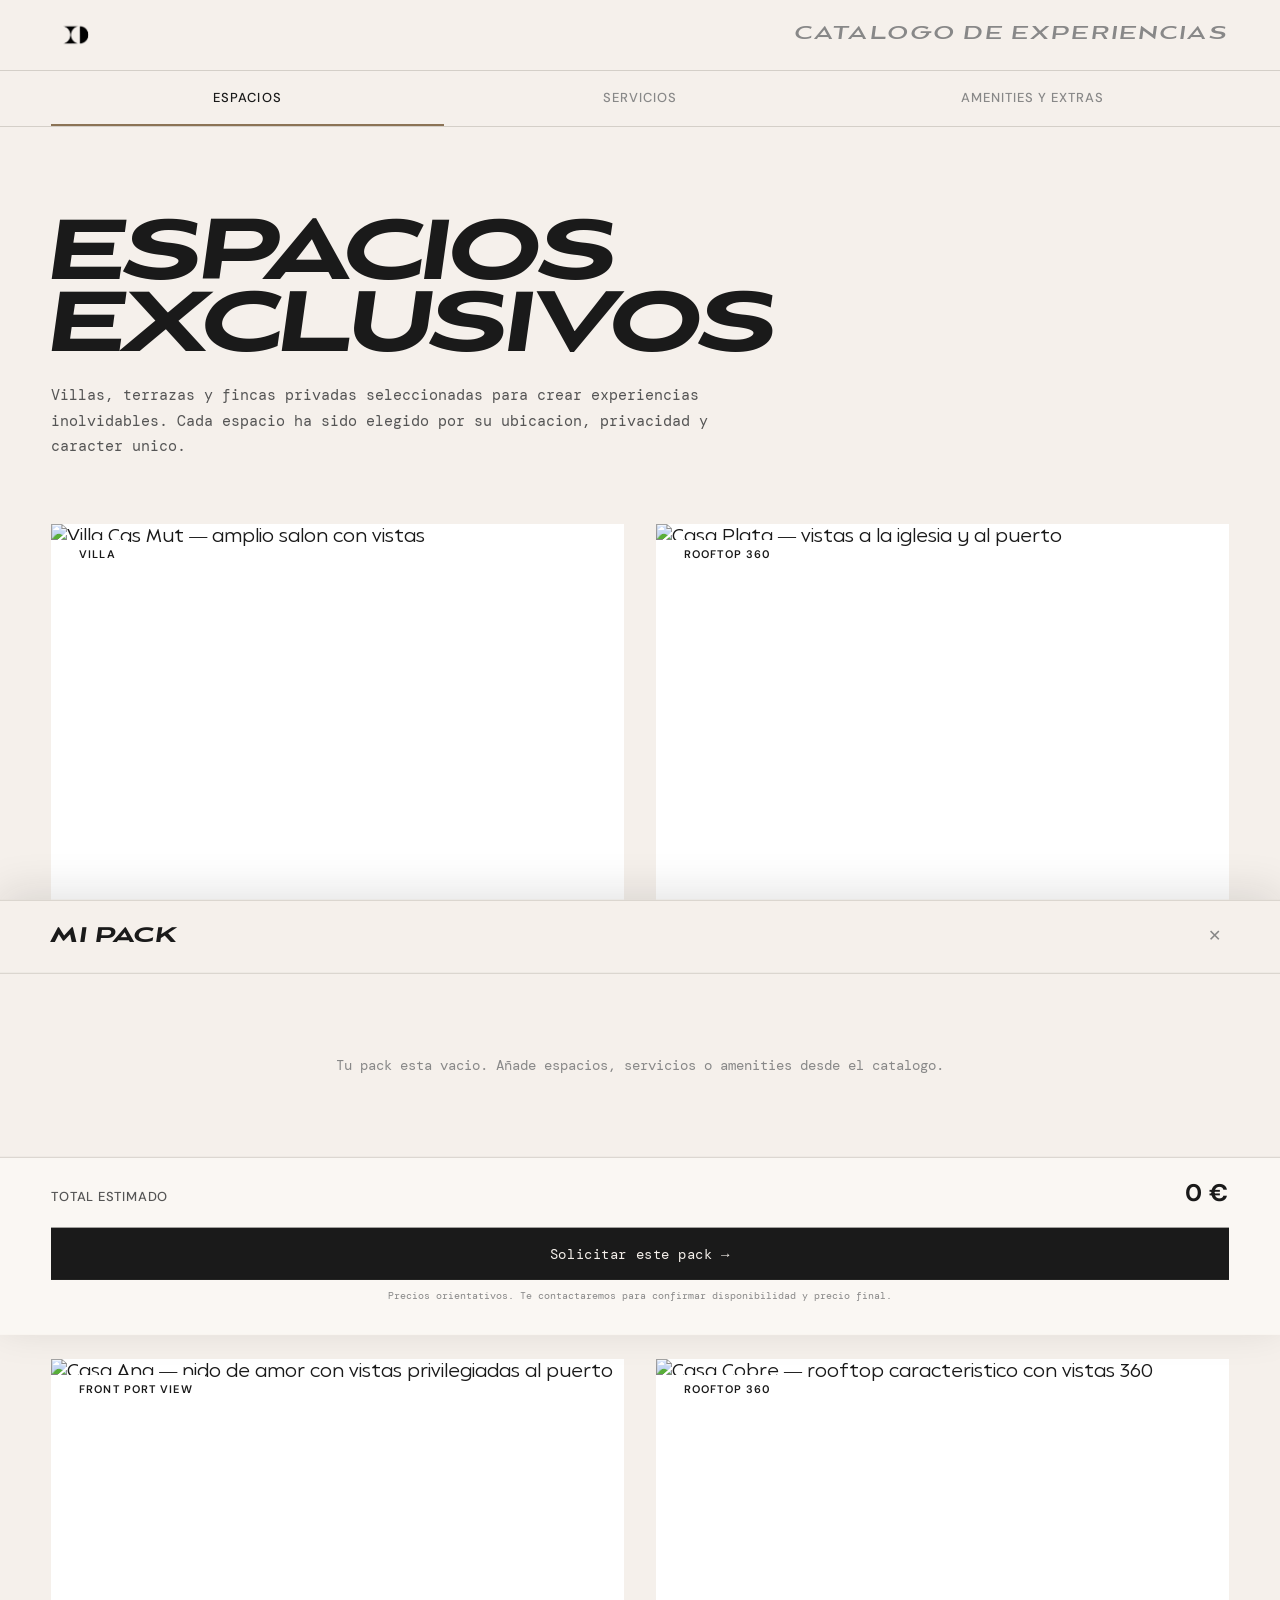
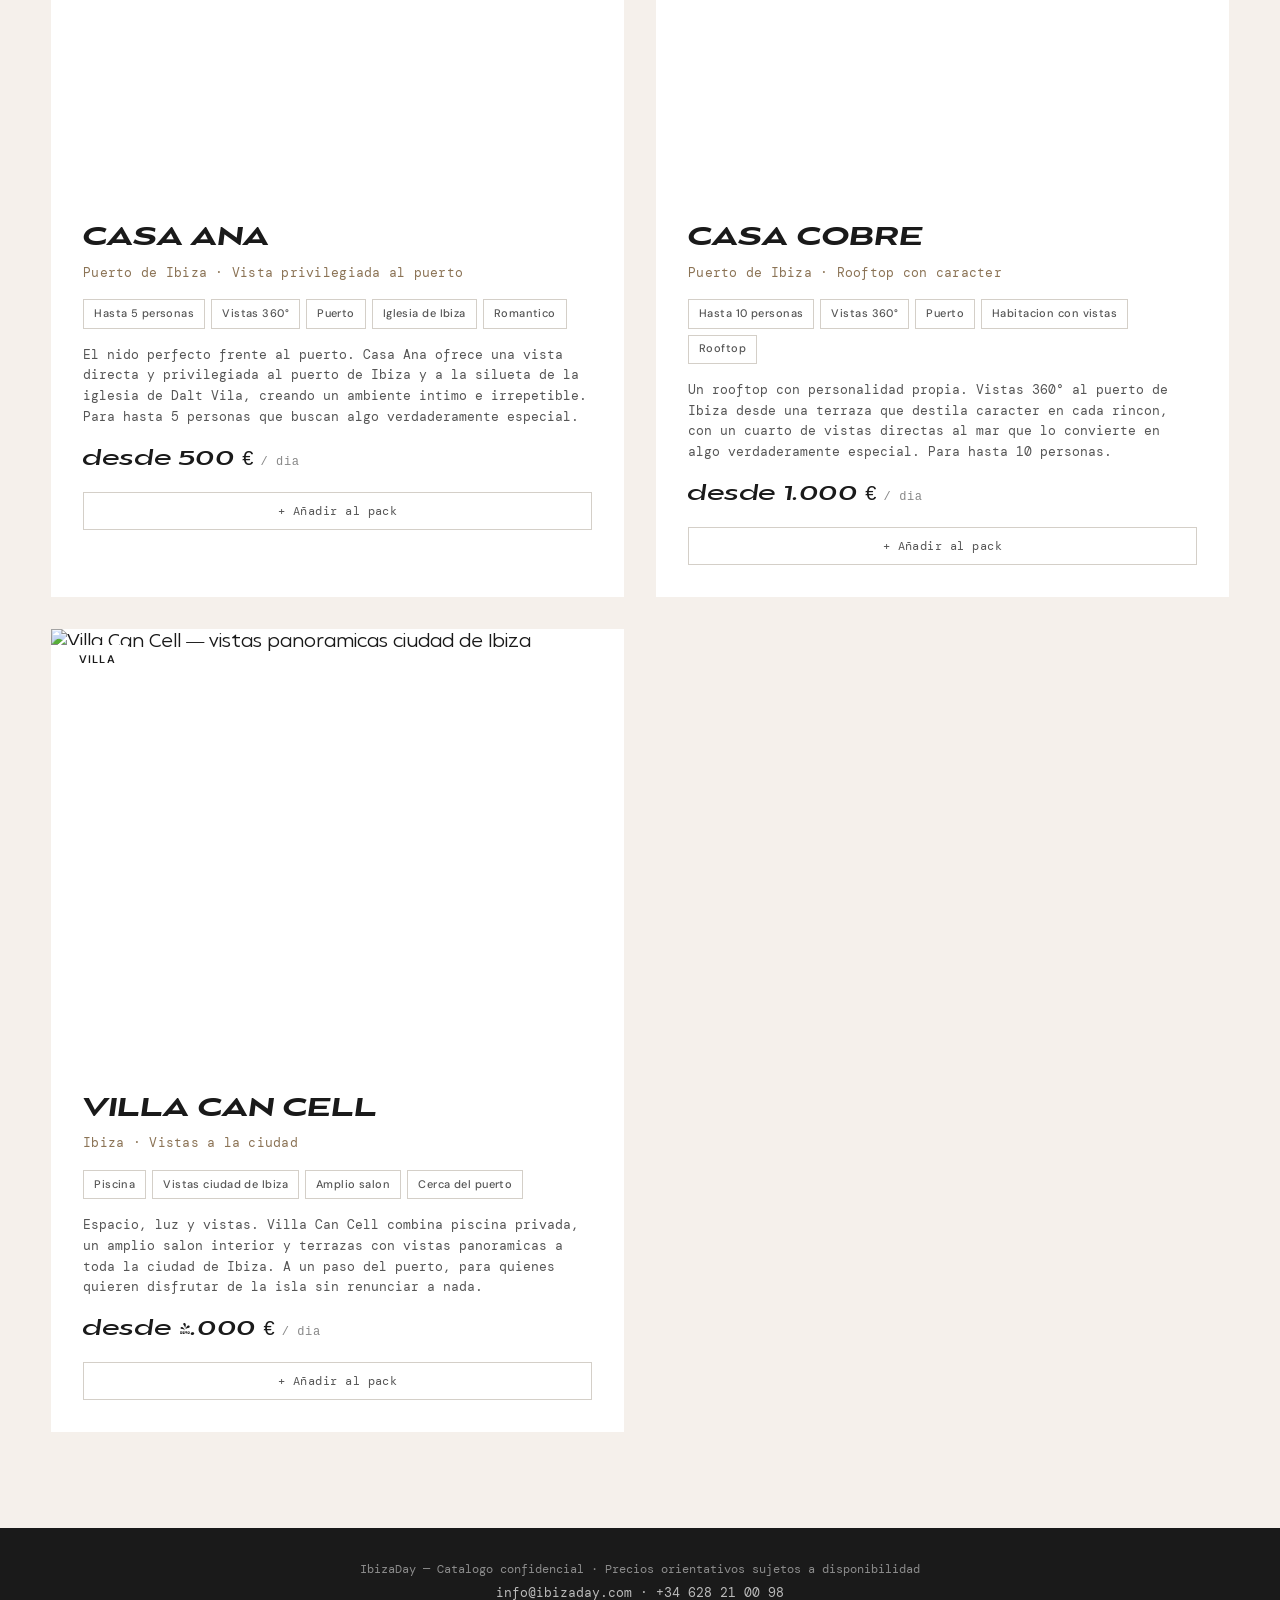
==== commit b8f72297: "Update catalog: new images, Pack Birthday, prices, isolated flow, phone number" ====
--- a/catalogo.html
+++ b/catalogo.html
@@ -28,9 +28,9 @@
   <!-- ========== CATALOG HEADER ========== -->
   <header class="catalog-header">
     <div class="container">
-      <a href="index.html" class="site-logo" aria-label="IbizaDay — Inicio">
+      <span class="site-logo" aria-label="IbizaDay">
         <img src="logo/IbizaDay_logo_no_backgroundcolor.svg" alt="IbizaDay" class="site-logo-img">
-      </a>
+      </span>
       <p class="catalog-header-title">Catalogo de Experiencias</p>
     </div>
   </header>
@@ -74,8 +74,8 @@
             data-id="espacio-villa-cas-mut"
             data-category="espacio"
             data-name="Villa Cas Mut"
-            data-price="2500"
-            data-price-label="desde 2.500 € / dia"
+            data-price="4000"
+            data-price-label="desde 4.000 € / dia"
             data-unit="/ dia">
             <div class="space-card-image-wrap">
               <div class="space-card-gallery">
@@ -110,7 +110,7 @@
                 <span class="tag">Cerca del puerto</span>
               </div>
               <p class="space-card-desc">Una villa que lo tiene todo. Piscina privada, amplias vistas a toda la ciudad de Ibiza y un salon generoso donde el tiempo se detiene. A pocos minutos del puerto, perfecta para vivir Ibiza desde dentro con total privacidad.</p>
-              <p class="space-card-price">desde 2.500 € <span class="price-unit">/ dia</span></p>
+              <p class="space-card-price">desde 4.000 € <span class="price-unit">/ dia</span></p>
               <button class="btn-add-pack" aria-label="Añadir Villa Cas Mut al pack">+ Añadir al pack</button>
             </div>
           </article>
@@ -120,8 +120,8 @@
             data-id="espacio-casa-plata"
             data-category="espacio"
             data-name="Casa Plata"
-            data-price="1200"
-            data-price-label="desde 1.200 € / dia"
+            data-price="1500"
+            data-price-label="desde 1.500 € / dia"
             data-unit="/ dia">
             <div class="space-card-image-wrap">
               <div class="space-card-gallery">
@@ -157,7 +157,7 @@
                 <span class="tag">Rooftop</span>
               </div>
               <p class="space-card-desc">La terraza mas alta del puerto de Ibiza. Desde aqui, la ciudad se despliega a tus pies en un panorama de 360° que abraza la silueta de Dalt Vila, la iglesia y el movimiento eterno del puerto. Un escenario sin igual para hasta 20 personas.</p>
-              <p class="space-card-price">desde 1.200 € <span class="price-unit">/ dia</span></p>
+              <p class="space-card-price">desde 1.500 € <span class="price-unit">/ dia</span></p>
               <button class="btn-add-pack" aria-label="Añadir Casa Plata al pack">+ Añadir al pack</button>
             </div>
           </article>
@@ -208,8 +208,8 @@
             data-id="espacio-casa-cobre"
             data-category="espacio"
             data-name="Casa Cobre"
-            data-price="800"
-            data-price-label="desde 800 € / dia"
+            data-price="1000"
+            data-price-label="desde 1.000 € / dia"
             data-unit="/ dia">
             <div class="space-card-image-wrap">
               <div class="space-card-gallery">
@@ -245,7 +245,7 @@
                 <span class="tag">Rooftop</span>
               </div>
               <p class="space-card-desc">Un rooftop con personalidad propia. Vistas 360° al puerto de Ibiza desde una terraza que destila caracter en cada rincon, con un cuarto de vistas directas al mar que lo convierte en algo verdaderamente especial. Para hasta 10 personas.</p>
-              <p class="space-card-price">desde 800 € <span class="price-unit">/ dia</span></p>
+              <p class="space-card-price">desde 1.000 € <span class="price-unit">/ dia</span></p>
               <button class="btn-add-pack" aria-label="Añadir Casa Cobre al pack">+ Añadir al pack</button>
             </div>
           </article>
@@ -255,8 +255,8 @@
             data-id="espacio-villa-can-cell"
             data-category="espacio"
             data-name="Villa Can Cell"
-            data-price="2500"
-            data-price-label="desde 2.500 € / dia"
+            data-price="4000"
+            data-price-label="desde 4.000 € / dia"
             data-unit="/ dia">
             <div class="space-card-image-wrap">
               <div class="space-card-gallery">
@@ -285,7 +285,7 @@
                 <span class="tag">Cerca del puerto</span>
               </div>
               <p class="space-card-desc">Espacio, luz y vistas. Villa Can Cell combina piscina privada, un amplio salon interior y terrazas con vistas panoramicas a toda la ciudad de Ibiza. A un paso del puerto, para quienes quieren disfrutar de la isla sin renunciar a nada.</p>
-              <p class="space-card-price">desde 2.500 € <span class="price-unit">/ dia</span></p>
+              <p class="space-card-price">desde 4.000 € <span class="price-unit">/ dia</span></p>
               <button class="btn-add-pack" aria-label="Añadir Villa Can Cell al pack">+ Añadir al pack</button>
             </div>
           </article>
@@ -474,16 +474,16 @@
               data-id="servicio-transporte-privado"
               data-category="servicio"
               data-name="Transporte Privado"
-              data-price="200"
-              data-price-label="desde 200 € / dia"
-              data-unit="/ dia">
+              data-price="50"
+              data-price-label="desde 50 € / transporte"
+              data-unit="/ transporte">
               <div class="service-card-image-wrap">
                 <img src="https://images.unsplash.com/photo-1503376780353-7e6692767b70?w=500&h=400&fit=crop&q=80" alt="Vehiculo premium de transporte privado" width="500" height="400" loading="lazy">
               </div>
               <div class="service-card-content">
                 <h3 class="service-card-name">Transporte Privado</h3>
                 <p class="service-card-desc">Chofer con vehiculo premium. Recogida en hotel/puerto/aeropuerto y traslados durante la jornada.</p>
-                <p class="service-card-price">desde 200 € <span class="price-unit">/ dia</span></p>
+                <p class="service-card-price">desde 50 € <span class="price-unit">/ transporte</span></p>
                 <button class="btn-add-pack" aria-label="Añadir Transporte Privado al pack">+ Añadir al pack</button>
               </div>
             </article>
@@ -652,7 +652,7 @@
               data-price-label="desde 75 €"
               data-unit="">
               <div class="amenity-card-image-wrap">
-                <img src="https://images.unsplash.com/photo-1432457990754-c8b5f21448de?w=400&h=400&fit=crop&q=80" alt="Tabla de ibericos y quesos artesanales" width="400" height="400" loading="lazy">
+                <img src="https://images.unsplash.com/photo-1504674900247-0877df9cc836?w=400&h=400&fit=crop&q=80" alt="Tabla de ibericos y quesos artesanales" width="400" height="400" loading="lazy">
               </div>
               <div class="amenity-card-content">
                 <h3 class="amenity-card-name">Tabla Ibericos y Quesos</h3>
@@ -812,7 +812,7 @@
               data-price-label="desde 60 €"
               data-unit="">
               <div class="amenity-card-image-wrap">
-                <img src="https://images.unsplash.com/photo-1530870110042-98b2cb110834?w=400&h=400&fit=crop&q=80" alt="Hinchables de piscina coloridos" width="400" height="400" loading="lazy">
+                <img src="https://images.unsplash.com/photo-1519046904884-53103b34b206?w=400&h=400&fit=crop&q=80" alt="Hinchables de piscina coloridos" width="400" height="400" loading="lazy">
               </div>
               <div class="amenity-card-content">
                 <h3 class="amenity-card-name">Hinchables Piscina</h3>
@@ -852,11 +852,11 @@
             <article class="pack-card"
               data-id="pack-cumpleanos"
               data-category="pack"
-              data-name="Pack Cumpleanos"
+              data-name="Pack Birthday"
               data-price="380"
               data-price-label="desde 380 €"
               data-unit="">
-              <h3 class="pack-card-name">Pack Cumpleanos</h3>
+              <h3 class="pack-card-name">Pack Birthday</h3>
               <ul class="pack-card-includes">
                 <li>Arco de globos personalizado</li>
                 <li>Tarta a medida</li>
@@ -865,7 +865,7 @@
                 <li>Botella de champagne</li>
               </ul>
               <p class="pack-card-price">desde 380 €</p>
-              <button class="btn-add-pack" aria-label="Añadir Pack Cumpleanos al pack">+ Añadir al pack</button>
+              <button class="btn-add-pack" aria-label="Añadir Pack Birthday al pack">+ Añadir al pack</button>
             </article>
 
             <article class="pack-card"
@@ -936,7 +936,7 @@
   <footer class="catalog-footer">
     <div class="container">
       <p class="catalog-footer-text">IbizaDay — Catalogo confidencial · Precios orientativos sujetos a disponibilidad</p>
-      <p class="catalog-footer-contact">info@ibizaday.com · +34 XXX XXX XXX</p>
+      <p class="catalog-footer-contact">info@ibizaday.com · +34 628 21 00 98</p>
     </div>
   </footer>
 
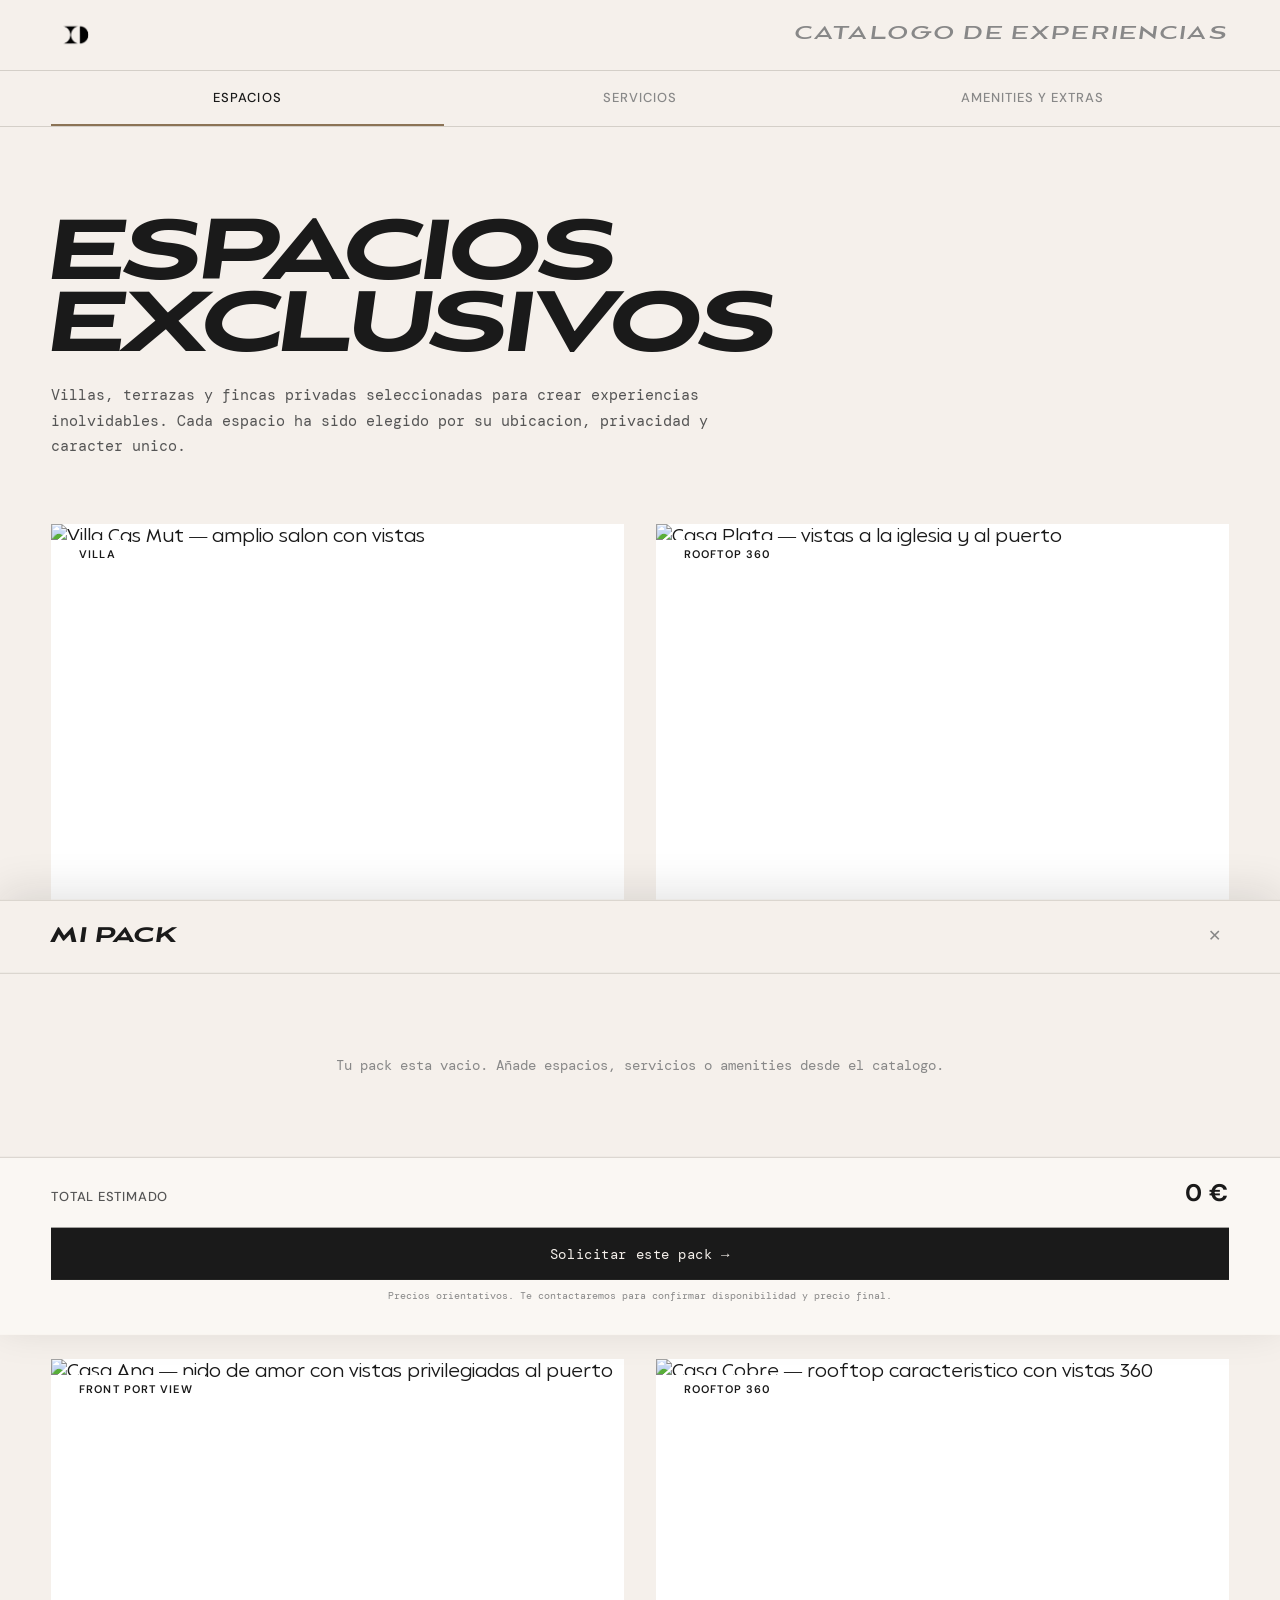
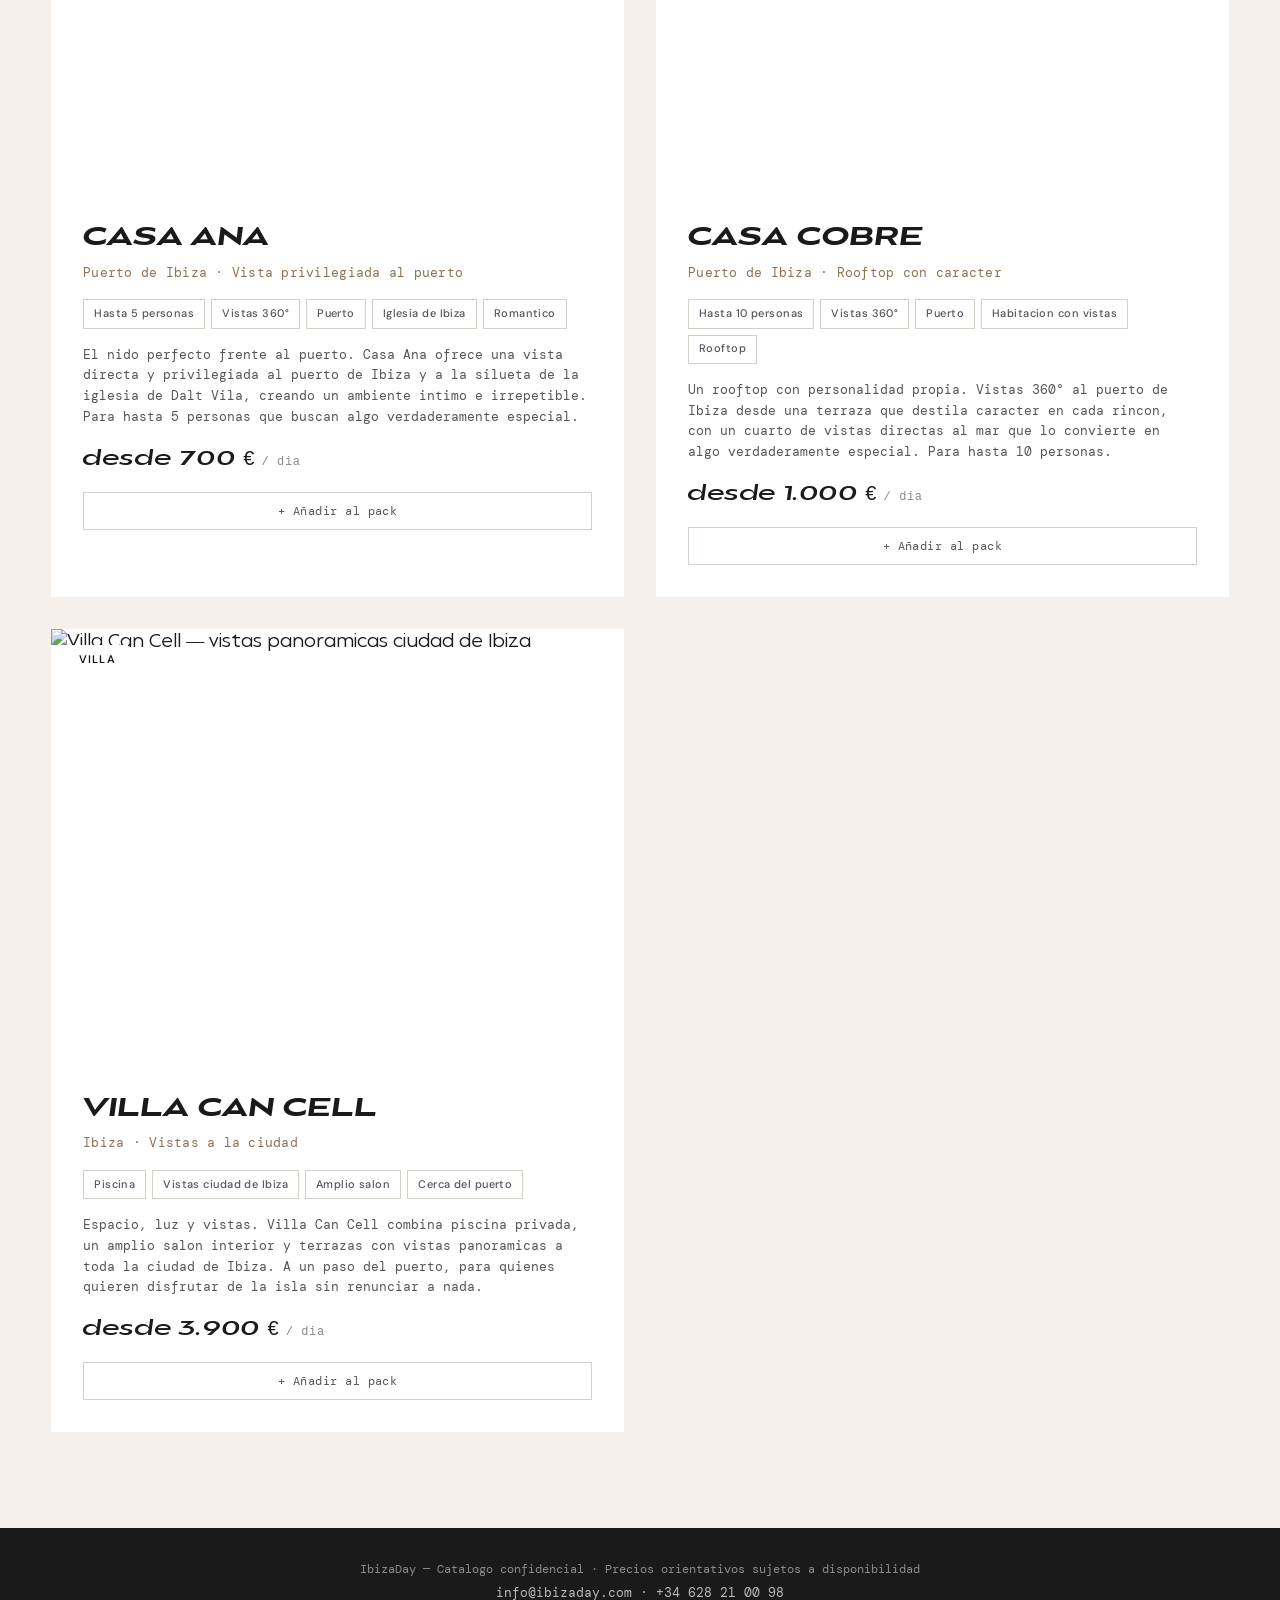
==== commit 186639ca: "update: Casa Ana 700€, villas 3900€, revert price font to Balgin Expanded" ====
--- a/catalogo.html
+++ b/catalogo.html
@@ -74,8 +74,8 @@
             data-id="espacio-villa-cas-mut"
             data-category="espacio"
             data-name="Villa Cas Mut"
-            data-price="4000"
-            data-price-label="desde 4.000 € / dia"
+            data-price="3900"
+            data-price-label="desde 3.900 € / dia"
             data-unit="/ dia">
             <div class="space-card-image-wrap">
               <div class="space-card-gallery">
@@ -110,7 +110,7 @@
                 <span class="tag">Cerca del puerto</span>
               </div>
               <p class="space-card-desc">Una villa que lo tiene todo. Piscina privada, amplias vistas a toda la ciudad de Ibiza y un salon generoso donde el tiempo se detiene. A pocos minutos del puerto, perfecta para vivir Ibiza desde dentro con total privacidad.</p>
-              <p class="space-card-price">desde 4.000 € <span class="price-unit">/ dia</span></p>
+              <p class="space-card-price">desde 3.900 € <span class="price-unit">/ dia</span></p>
               <button class="btn-add-pack" aria-label="Añadir Villa Cas Mut al pack">+ Añadir al pack</button>
             </div>
           </article>
@@ -167,8 +167,8 @@
             data-id="espacio-casa-ana"
             data-category="espacio"
             data-name="Casa Ana"
-            data-price="500"
-            data-price-label="desde 500 € / dia"
+            data-price="700"
+            data-price-label="desde 700 € / dia"
             data-unit="/ dia">
             <div class="space-card-image-wrap">
               <div class="space-card-gallery">
@@ -198,7 +198,7 @@
                 <span class="tag">Romantico</span>
               </div>
               <p class="space-card-desc">El nido perfecto frente al puerto. Casa Ana ofrece una vista directa y privilegiada al puerto de Ibiza y a la silueta de la iglesia de Dalt Vila, creando un ambiente intimo e irrepetible. Para hasta 5 personas que buscan algo verdaderamente especial.</p>
-              <p class="space-card-price">desde 500 € <span class="price-unit">/ dia</span></p>
+              <p class="space-card-price">desde 700 € <span class="price-unit">/ dia</span></p>
               <button class="btn-add-pack" aria-label="Añadir Casa Ana al pack">+ Añadir al pack</button>
             </div>
           </article>
@@ -255,8 +255,8 @@
             data-id="espacio-villa-can-cell"
             data-category="espacio"
             data-name="Villa Can Cell"
-            data-price="4000"
-            data-price-label="desde 4.000 € / dia"
+            data-price="3900"
+            data-price-label="desde 3.900 € / dia"
             data-unit="/ dia">
             <div class="space-card-image-wrap">
               <div class="space-card-gallery">
@@ -285,7 +285,7 @@
                 <span class="tag">Cerca del puerto</span>
               </div>
               <p class="space-card-desc">Espacio, luz y vistas. Villa Can Cell combina piscina privada, un amplio salon interior y terrazas con vistas panoramicas a toda la ciudad de Ibiza. A un paso del puerto, para quienes quieren disfrutar de la isla sin renunciar a nada.</p>
-              <p class="space-card-price">desde 4.000 € <span class="price-unit">/ dia</span></p>
+              <p class="space-card-price">desde 3.900 € <span class="price-unit">/ dia</span></p>
               <button class="btn-add-pack" aria-label="Añadir Villa Can Cell al pack">+ Añadir al pack</button>
             </div>
           </article>
--- a/styles.css
+++ b/styles.css
@@ -573,7 +573,7 @@
 }
 
 .experience-card-price {
-  font-family: var(--font-mono);
+  font-family: var(--font-display);
   font-size: 0.9375rem;
   color: var(--color-accent);
   letter-spacing: 0.02em;
